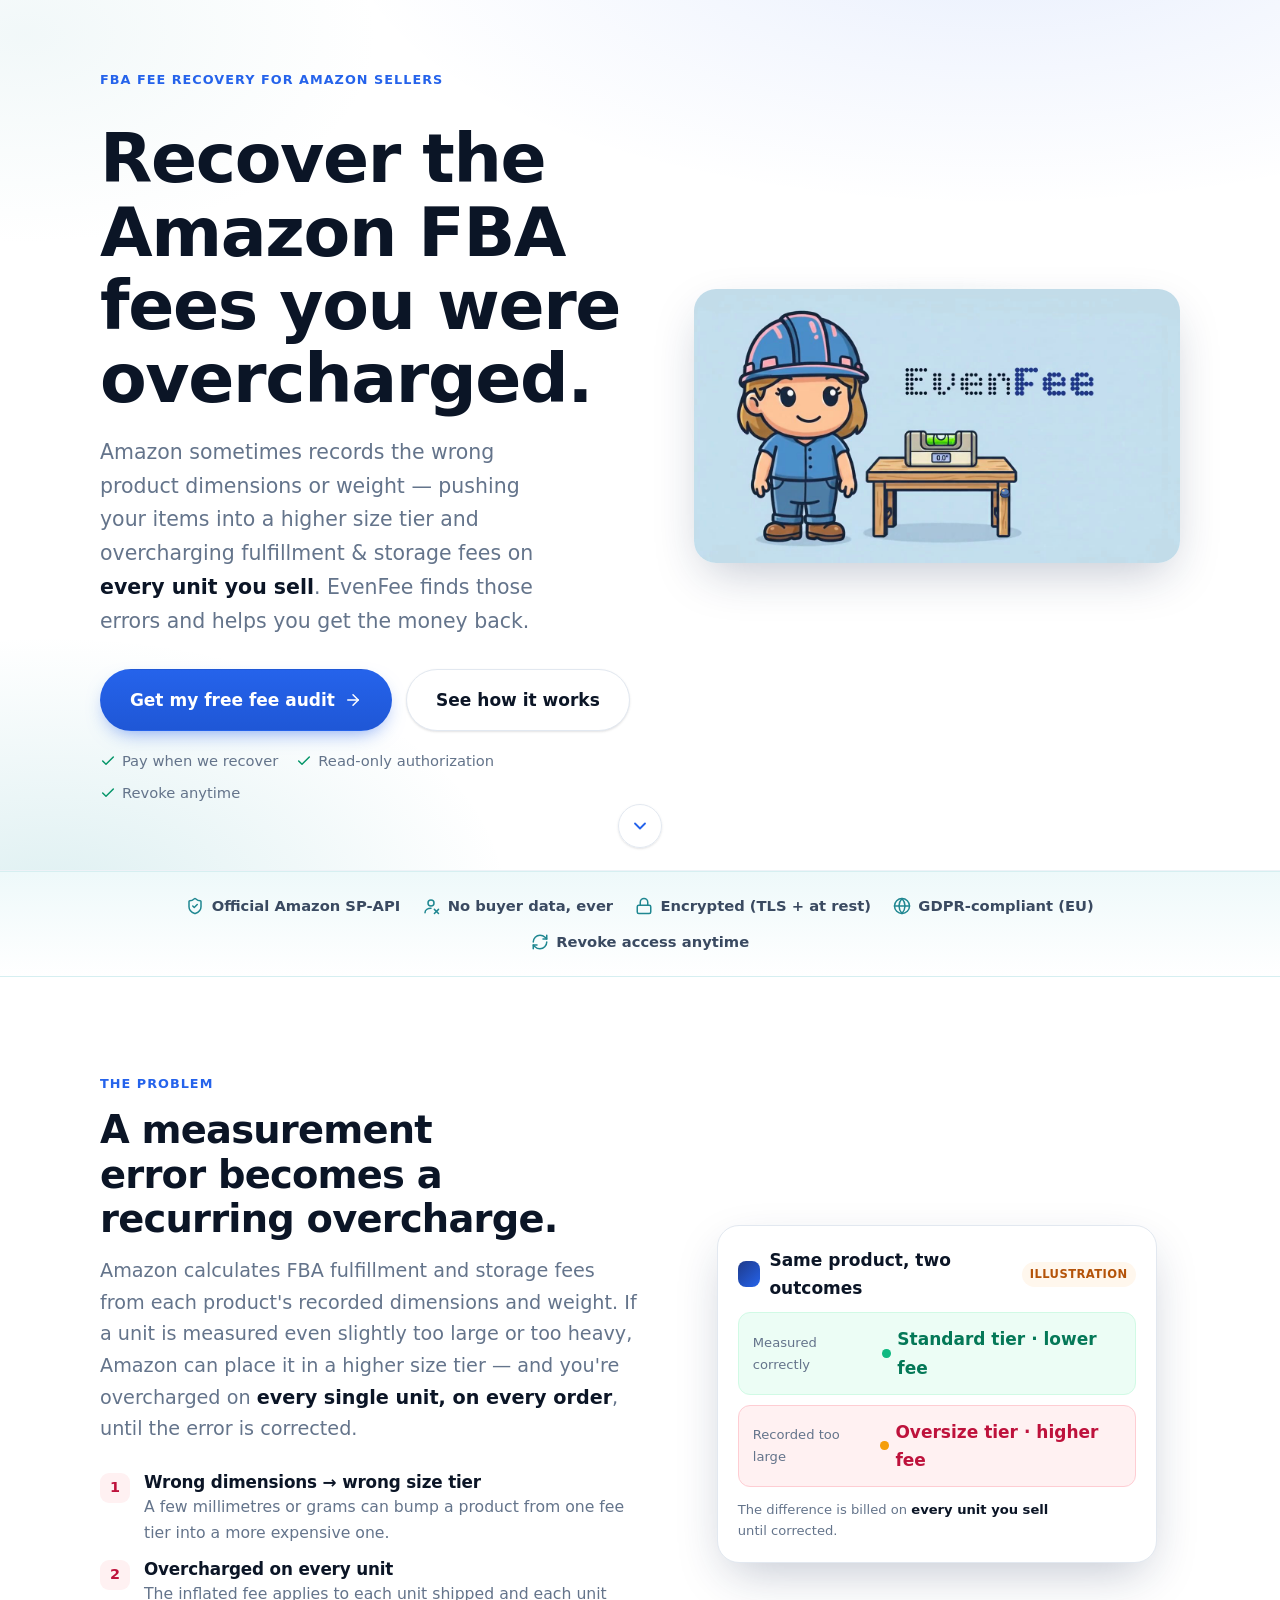
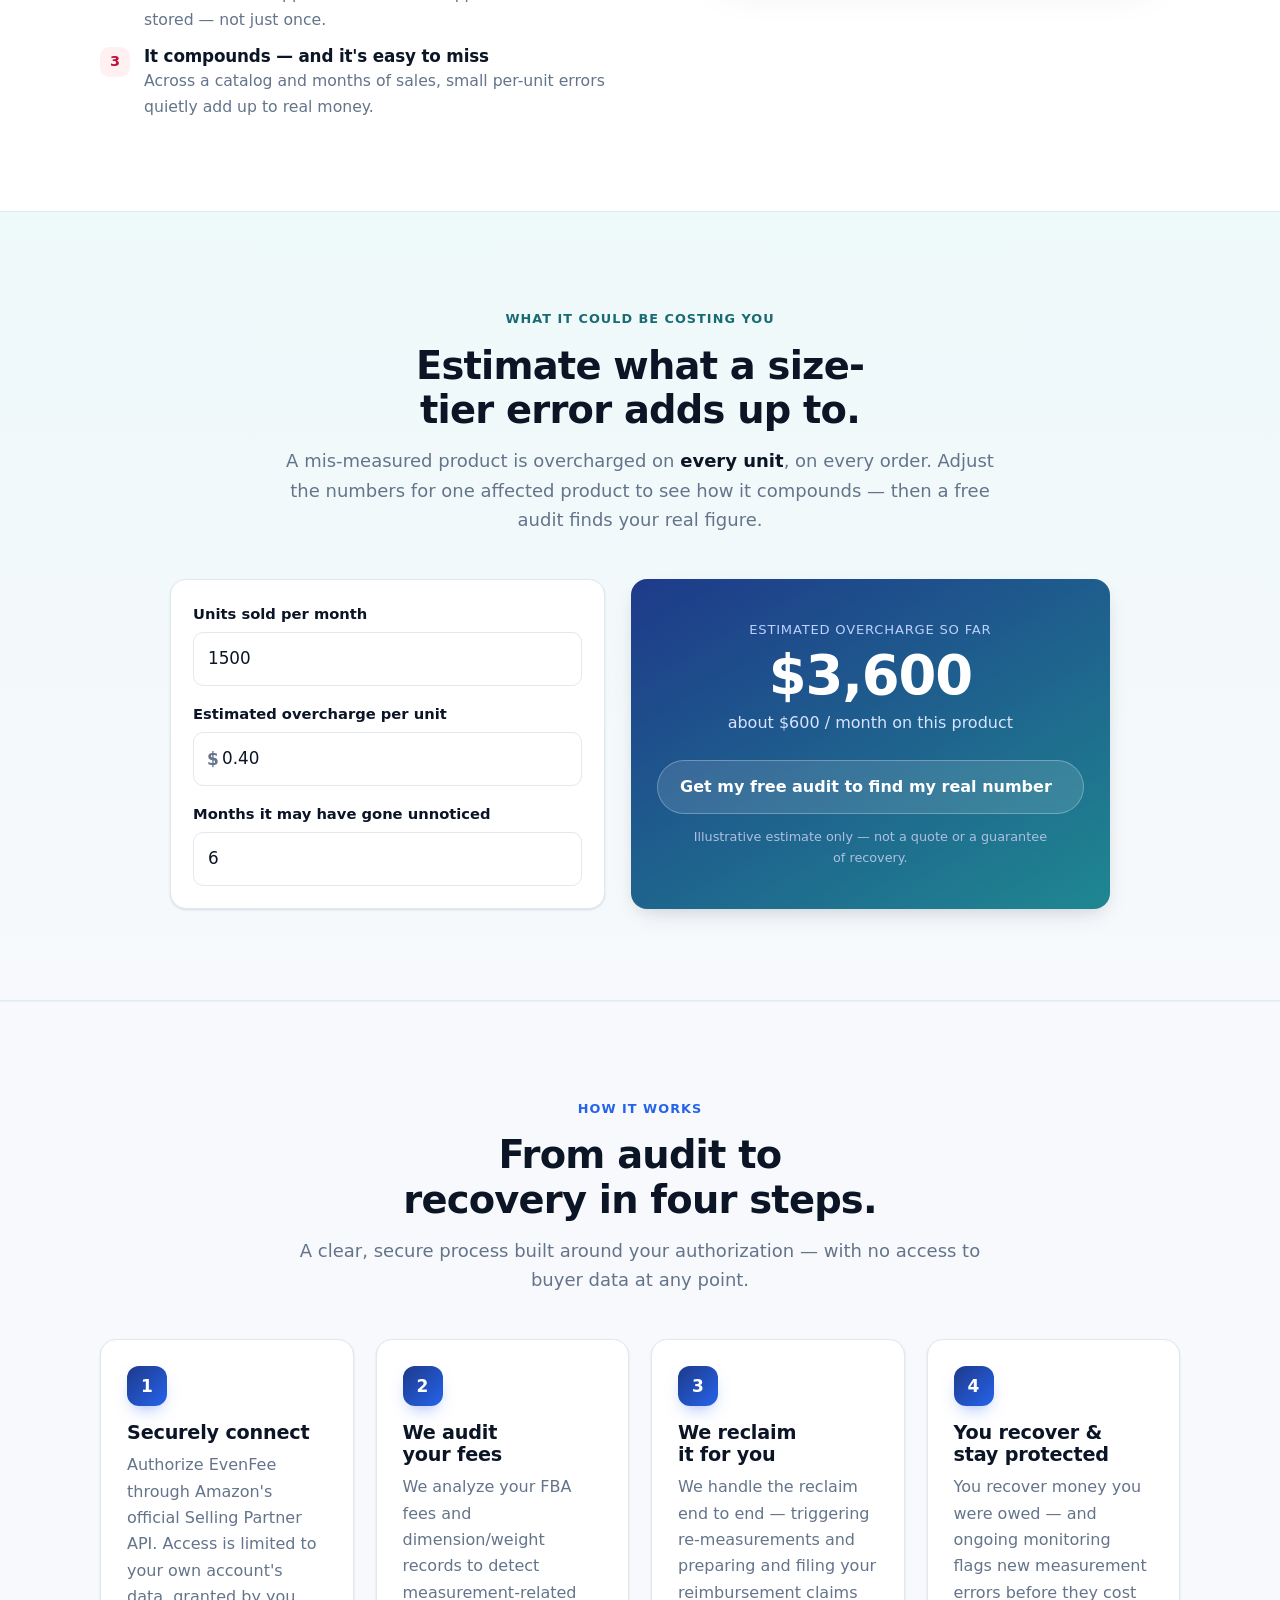
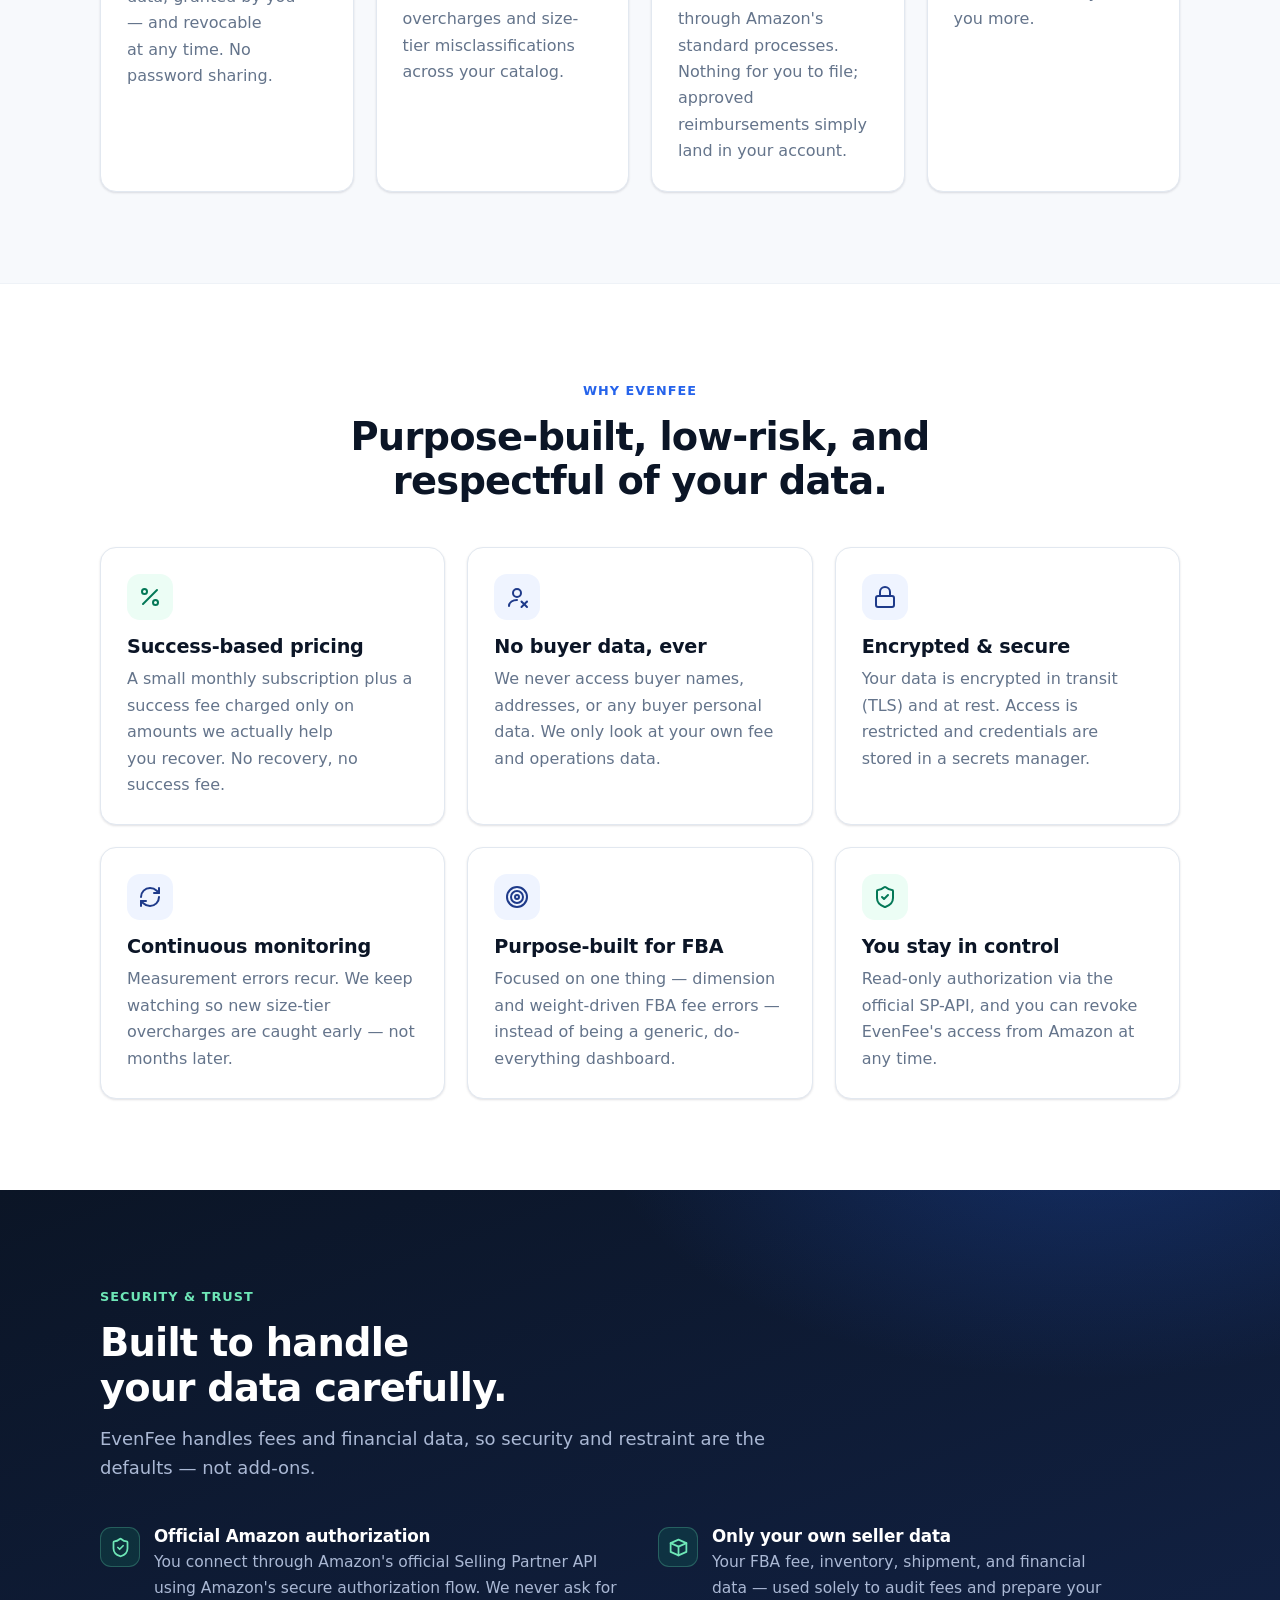
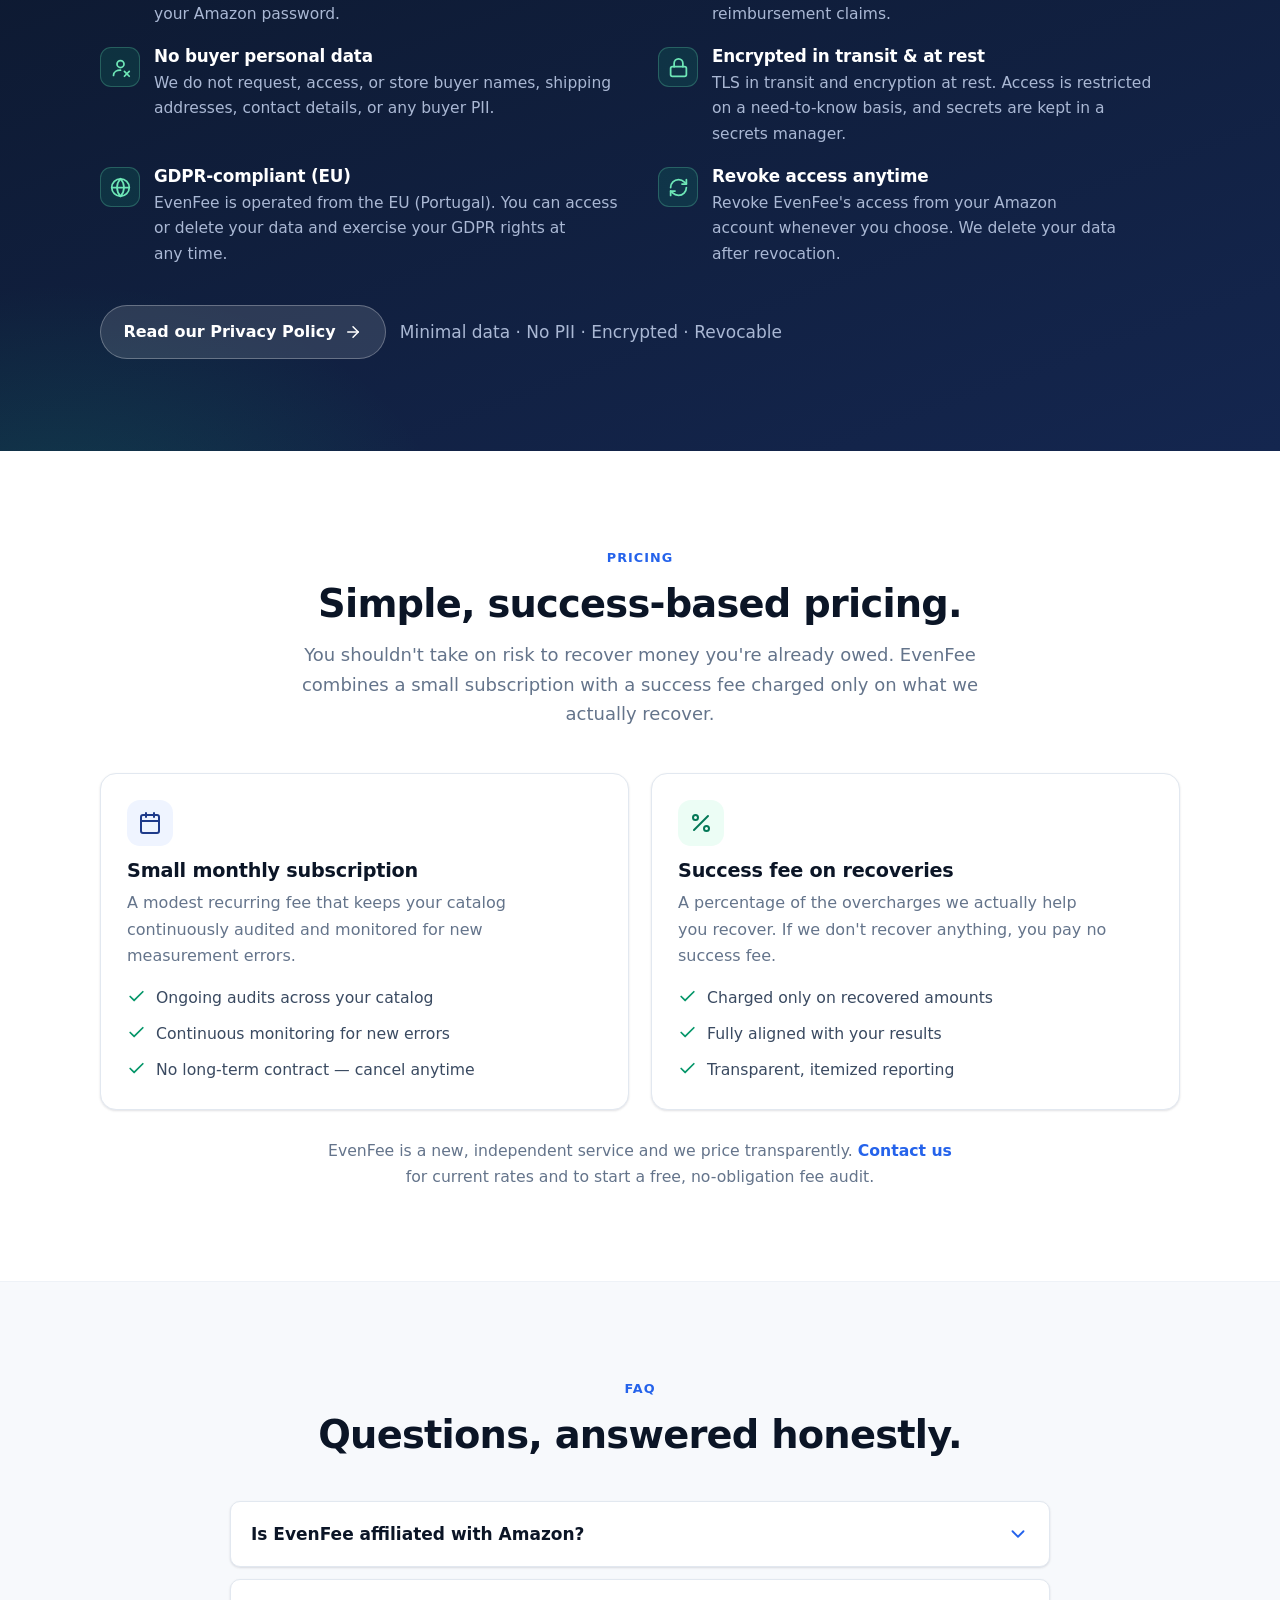
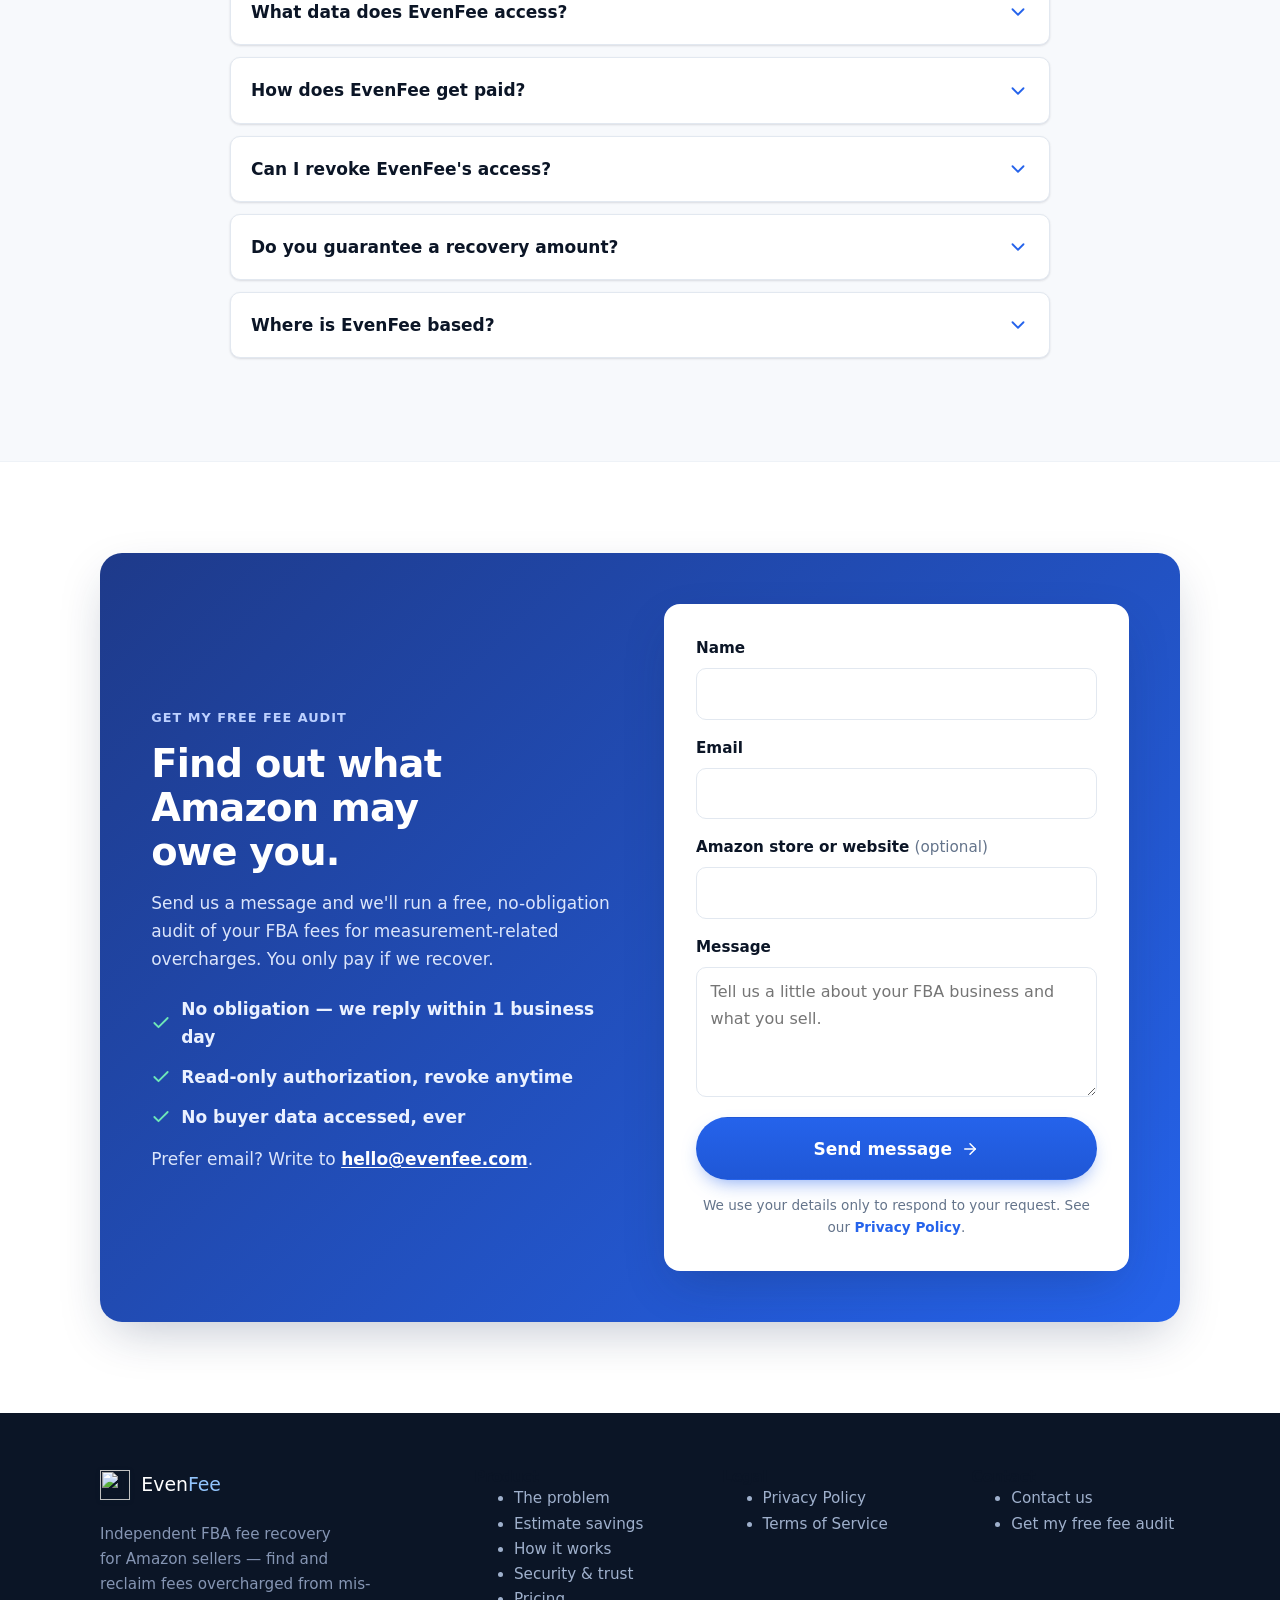
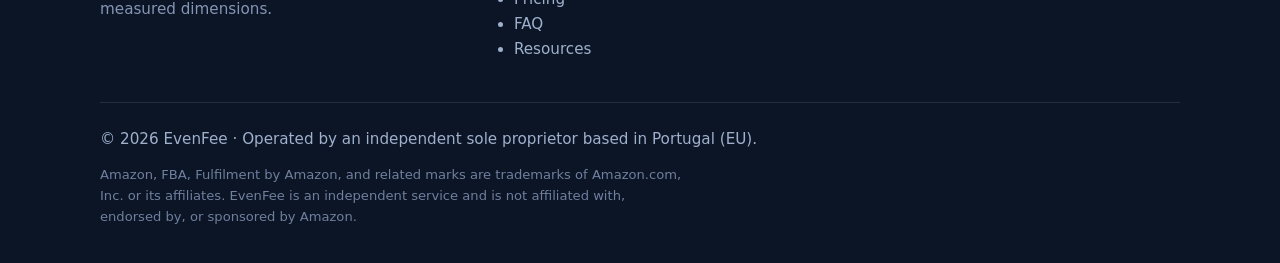
==== index.html @ 252c69fe "Hero: reveal an early-access recovery tool after the intro Fills the previously-blank hero with the " ====
<!DOCTYPE html>
<html lang="en">
<head>
  <meta charset="utf-8">
  <meta name="viewport" content="width=device-width, initial-scale=1">
  <script>document.documentElement.classList.add('hero-reveal');</script>

  <title>EvenFee — Amazon FBA Fee Recovery</title>
  <meta name="description" content="EvenFee helps Amazon FBA sellers recover fulfillment and storage fees they were overcharged due to incorrect product dimension and weight measurements. Success-based pricing, official Amazon SP-API, no buyer data, GDPR-compliant.">
  <link rel="canonical" href="https://evenfee.com/">

  <!-- Open Graph -->
  <meta property="og:type" content="website">
  <meta property="og:site_name" content="EvenFee">
  <meta property="og:title" content="EvenFee — Recover overcharged Amazon FBA fees">
  <meta property="og:description" content="We find FBA fulfillment & storage fees overcharged from mis-measured dimensions, and help you get the money back. No buyer data, encrypted, GDPR-compliant.">
  <meta property="og:url" content="https://evenfee.com/">
  <meta property="og:image" content="https://evenfee.com/assets/og-image.png">
  <meta property="og:image:width" content="1200">
  <meta property="og:image:height" content="630">
  <meta property="og:image:alt" content="EvenFee — recover the Amazon FBA fees you were overcharged.">
  <meta property="og:locale" content="en">

  <!-- Twitter -->
  <meta name="twitter:card" content="summary_large_image">
  <meta name="twitter:title" content="EvenFee — Recover overcharged Amazon FBA fees">
  <meta name="twitter:description" content="We find FBA fulfillment & storage fees overcharged from mis-measured dimensions, and help you get the money back.">
  <meta name="twitter:image" content="https://evenfee.com/assets/og-image.png">
  <meta name="twitter:image:alt" content="EvenFee — recover the Amazon FBA fees you were overcharged.">

  <!-- Icons / theme -->
  <link rel="icon" href="assets/favicon-32.png" sizes="32x32" type="image/png">
  <link rel="apple-touch-icon" href="assets/apple-touch-icon.png">
  <link rel="manifest" href="site.webmanifest">
  <meta name="theme-color" content="#0b1526">
  <meta name="robots" content="index, follow">

  <link rel="preload" as="image" href="assets/mascot.jpg" fetchpriority="high">
  <link rel="stylesheet" href="assets/styles.css">

  <script type="application/ld+json">
  {
    "@context": "https://schema.org",
    "@graph": [
      {
        "@type": "Organization",
        "@id": "https://evenfee.com/#org",
        "name": "EvenFee",
        "url": "https://evenfee.com/",
        "logo": "https://evenfee.com/assets/icon-512.png",
        "email": "hello@evenfee.com",
        "description": "EvenFee helps Amazon FBA sellers recover fulfillment and storage fees overcharged because of incorrect product dimension or weight measurements.",
        "foundingLocation": { "@type": "Place", "address": { "@type": "PostalAddress", "addressCountry": "PT" } },
        "areaServed": "Worldwide"
      },
      {
        "@type": "WebSite",
        "@id": "https://evenfee.com/#site",
        "url": "https://evenfee.com/",
        "name": "EvenFee",
        "publisher": { "@id": "https://evenfee.com/#org" },
        "inLanguage": "en"
      },
      {
        "@type": "FAQPage",
        "mainEntity": [
          { "@type": "Question", "name": "Is EvenFee affiliated with Amazon?",
            "acceptedAnswer": { "@type": "Answer", "text": "No. EvenFee is an independent service and is not affiliated with, endorsed by, or sponsored by Amazon. We integrate with Amazon's official Selling Partner API (SP-API) only with your authorization." } },
          { "@type": "Question", "name": "What data does EvenFee access?",
            "acceptedAnswer": { "@type": "Answer", "text": "Only your own seller account's FBA fee, inventory, shipment, and financial data via Amazon's SP-API. We never access buyer names, addresses, or any buyer personal data." } },
          { "@type": "Question", "name": "How does EvenFee get paid?",
            "acceptedAnswer": { "@type": "Answer", "text": "A small monthly subscription plus a success fee charged only on amounts we actually help you recover. If there is no recovery, there is no success fee." } },
          { "@type": "Question", "name": "Can I revoke EvenFee's access?",
            "acceptedAnswer": { "@type": "Answer", "text": "Yes. You can revoke EvenFee's access from your Amazon Seller Central account at any time. We delete your data after revocation." } },
          { "@type": "Question", "name": "Do you guarantee a recovery amount?",
            "acceptedAnswer": { "@type": "Answer", "text": "No. Outcomes depend on your account and Amazon's review of each claim. We only charge a success fee on amounts that are actually recovered." } },
          { "@type": "Question", "name": "Where is EvenFee based?",
            "acceptedAnswer": { "@type": "Answer", "text": "EvenFee is operated by an independent sole proprietor based in Portugal (EU), and follows GDPR for any personal data it processes." } }
        ]
      },
      {
        "@type": "Service",
        "@id": "https://evenfee.com/#service",
        "name": "FBA fee recovery",
        "serviceType": "Amazon FBA fee audit and reimbursement recovery",
        "provider": { "@id": "https://evenfee.com/#org" },
        "areaServed": "Worldwide",
        "description": "Audits Amazon FBA fulfillment and storage fees for overcharges caused by incorrect product dimension or weight measurements, and helps sellers prepare reimbursement claims. Success-based pricing.",
        "offers": { "@type": "Offer", "priceSpecification": { "@type": "PriceSpecification", "priceCurrency": "EUR", "description": "Small monthly subscription plus a success fee charged only on amounts actually recovered." } }
      }
    ]
  }
  </script>
</head>
<body>
  <a class="skip-link" href="#main">Skip to content</a>

  <!-- ===================== Header ===================== -->
  <header class="site-header" data-header>
    <div class="container">
      <nav class="nav" aria-label="Primary">
        <a class="brand" href="index.html" aria-label="EvenFee home">
          <img class="brand__mark" src="assets/logo-mark.png" width="30" height="30" alt="" aria-hidden="true">
          <span class="brand__name">Even<b>Fee</b></span>
        </a>

        <ul class="nav__links">
          <li><a href="#problem">The problem</a></li>
          <li><a href="#how-it-works">How it works</a></li>
          <li><a href="#security">Security</a></li>
          <li><a href="#pricing">Pricing</a></li>
          <li><a href="#faq">FAQ</a></li>
          <li><a href="resources.html">Resources</a></li>
          <li><a href="#contact">Contact</a></li>
        </ul>

        <div class="nav__cta">
          <a class="btn btn--primary" href="#contact">Get my free fee audit</a>
        </div>

        <button class="nav__toggle" data-nav-toggle aria-expanded="false" aria-controls="mobile-menu" aria-label="Toggle navigation menu">
          <svg class="icon-open" viewBox="0 0 24 24" fill="none" stroke="currentColor" stroke-width="2" stroke-linecap="round" aria-hidden="true"><path d="M4 6h16M4 12h16M4 18h16"/></svg>
          <svg class="icon-close" viewBox="0 0 24 24" fill="none" stroke="currentColor" stroke-width="2" stroke-linecap="round" aria-hidden="true"><path d="M6 6l12 12M18 6 6 18"/></svg>
        </button>
      </nav>

      <div class="nav__panel" id="mobile-menu" data-nav-panel>
        <ul>
          <li><a href="#problem">The problem</a></li>
          <li><a href="#estimate">Estimate savings</a></li>
          <li><a href="#how-it-works">How it works</a></li>
          <li><a href="#benefits">Benefits</a></li>
          <li><a href="#security">Security &amp; trust</a></li>
          <li><a href="#pricing">Pricing</a></li>
          <li><a href="#faq">FAQ</a></li>
          <li><a href="resources.html">Resources</a></li>
          <li><a href="#contact">Contact</a></li>
          <li><a href="privacy.html">Privacy Policy</a></li>
        </ul>
        <a class="btn btn--primary btn--block" href="#contact">Get my free fee audit</a>
      </div>
    </div>
  </header>

  <main id="main">
    <!-- ===================== Hero ===================== -->
    <section class="hero">
      <div class="container">
        <div class="hero__grid">
          <div class="hero__copy">
            <span class="eyebrow">FBA fee recovery for Amazon sellers</span>
            <h1><span class="char">R</span><span class="char">e</span><span class="char">c</span><span class="char">o</span><span class="char">v</span><span class="char">e</span><span class="char">r</span><span class="char"> </span><span class="char">t</span><span class="char">h</span><span class="char">e</span><span class="char"> </span><span class="char">A</span><span class="char">m</span><span class="char">a</span><span class="char">z</span><span class="char">o</span><span class="char">n</span><span class="char"> </span><span class="char">F</span><span class="char">B</span><span class="char">A</span><span class="char"> </span><span class="char">f</span><span class="char">e</span><span class="char">e</span><span class="char">s</span><span class="char"> </span><span class="char">y</span><span class="char">o</span><span class="char">u</span><span class="char"> </span><span class="char">w</span><span class="char">e</span><span class="char">r</span><span class="char">e</span><span class="char"> </span><span class="char">o</span><span class="char">v</span><span class="char">e</span><span class="char">r</span><span class="char">c</span><span class="char">h</span><span class="char">a</span><span class="char">r</span><span class="char">g</span><span class="char">e</span><span class="char">d</span><span class="char">.</span></h1>
            <p class="hero__sub">Amazon sometimes records the wrong product dimensions or weight — pushing your items into a higher size tier and overcharging fulfillment &amp; storage fees on <strong>every unit you sell</strong>. EvenFee finds those errors and helps you get the money back.</p>
            <div class="hero__actions">
              <a class="btn btn--primary btn--lg" href="#contact">
                Get my free fee audit
                <svg viewBox="0 0 24 24" width="18" height="18" fill="none" stroke="currentColor" stroke-width="2" stroke-linecap="round" stroke-linejoin="round" aria-hidden="true"><path d="M5 12h14"/><path d="m12 5 7 7-7 7"/></svg>
              </a>
              <a class="btn btn--ghost btn--lg" href="#how-it-works">See how it works</a>
            </div>
            <div class="hero__micro">
              <span><svg viewBox="0 0 24 24" fill="none" stroke="currentColor" stroke-width="2.2" stroke-linecap="round" stroke-linejoin="round" aria-hidden="true"><path d="M20 6 9 17l-5-5"/></svg> Pay when we recover</span>
              <span><svg viewBox="0 0 24 24" fill="none" stroke="currentColor" stroke-width="2.2" stroke-linecap="round" stroke-linejoin="round" aria-hidden="true"><path d="M20 6 9 17l-5-5"/></svg> Read-only authorization</span>
              <span><svg viewBox="0 0 24 24" fill="none" stroke="currentColor" stroke-width="2.2" stroke-linecap="round" stroke-linejoin="round" aria-hidden="true"><path d="M20 6 9 17l-5-5"/></svg> Revoke anytime</span>
            </div>
          </div>

          <!-- Right column: the brand intro plays once, then lifts away to reveal
               the recovery tool. The faint replay control re-runs the intro. -->
          <div class="hero__art">
            <div class="hero__stage">
              <video class="hero__mascot" width="1280" height="720"
                     autoplay muted playsinline preload="auto"
                     poster="assets/mascot.jpg"
                     aria-label="EvenFee mascot — a friendly inspector with a spirit level, beside the EvenFee logo">
                <source src="assets/mascot-hero.mp4" type="video/mp4">
                <img src="assets/mascot.jpg" width="1280" height="720" decoding="async"
                     alt="EvenFee mascot — a friendly inspector with a spirit level, beside the EvenFee logo">
              </video>
              <button type="button" class="hero__replay" aria-label="Replay animation" title="Replay">
                <svg viewBox="0 0 24 24" fill="none" stroke="currentColor" stroke-width="2" stroke-linecap="round" stroke-linejoin="round" aria-hidden="true"><path d="M3 12a9 9 0 0 1 9-9 9.75 9.75 0 0 1 6.74 2.74L21 8"/><path d="M21 3v5h-5"/><path d="M21 12a9 9 0 0 1-9 9 9.75 9.75 0 0 1-6.74-2.74L3 16"/><path d="M3 21v-5h5"/></svg>
              </button>
            </div>

            <!-- Recovery tool. Backend not wired yet (early access): the two
                 drop-zones are interactive previews and submitting captures an
                 email for launch notice. Replace the submit handler in main.js
                 with the real upload + analyze flow when ready — the layout
                 carries over unchanged. -->
            <form class="hero__tool" id="hero-tool" action="#" method="POST"
                  aria-label="See what Amazon owes you">
              <div class="hero__tool-card">
                <div class="hero__tool-body">
                  <span class="hero__tool-badge">
                    <svg viewBox="0 0 24 24" fill="none" stroke="currentColor" stroke-width="2" stroke-linecap="round" stroke-linejoin="round" aria-hidden="true"><path d="M13 2 3 14h9l-1 8 10-12h-9l1-8z"/></svg>
                    Early access
                  </span>
                  <h2 class="hero__tool-title">See what Amazon owes you</h2>
                  <p class="hero__tool-lead">Upload your two Amazon reports — EvenFee scans for size-tier overcharges and totals the exact amount you can claim back.</p>

                  <div class="hero__drops">
                    <label class="hero__drop">
                      <input type="file" accept=".csv,.txt,.tsv,.xlsx" hidden>
                      <svg class="hero__drop-icon" viewBox="0 0 24 24" fill="none" stroke="currentColor" stroke-width="1.8" stroke-linecap="round" stroke-linejoin="round" aria-hidden="true"><path d="M12 16V4"/><path d="m6 10 6-6 6 6"/><path d="M4 16v2a2 2 0 0 0 2 2h12a2 2 0 0 0 2-2v-2"/></svg>
                      <span class="hero__drop-name">FBA inventory report</span>
                      <span class="hero__drop-hint">Dimensions &amp; size tier</span>
                    </label>
                    <label class="hero__drop">
                      <input type="file" accept=".csv,.txt,.tsv,.xlsx" hidden>
                      <svg class="hero__drop-icon" viewBox="0 0 24 24" fill="none" stroke="currentColor" stroke-width="1.8" stroke-linecap="round" stroke-linejoin="round" aria-hidden="true"><path d="M12 16V4"/><path d="m6 10 6-6 6 6"/><path d="M4 16v2a2 2 0 0 0 2 2h12a2 2 0 0 0 2-2v-2"/></svg>
                      <span class="hero__drop-name">Fee report</span>
                      <span class="hero__drop-hint">Fulfillment &amp; storage</span>
                    </label>
                  </div>

                  <p class="hero__tool-note">The analyzer is in final testing — leave your email and we’ll send your recovery number the moment it goes live.</p>

                  <div class="hero__tool-cta">
                    <input class="hero__tool-email" type="email" name="email" required
                           autocomplete="email" placeholder="you@yourstore.com" aria-label="Your email address">
                    <button class="btn btn--primary" type="submit">
                      Get my number
                      <svg viewBox="0 0 24 24" width="18" height="18" fill="none" stroke="currentColor" stroke-width="2" stroke-linecap="round" stroke-linejoin="round" aria-hidden="true"><path d="M5 12h14"/><path d="m12 5 7 7-7 7"/></svg>
                    </button>
                  </div>

                  <p class="hero__tool-fine">
                    <svg viewBox="0 0 24 24" fill="none" stroke="currentColor" stroke-width="2" stroke-linecap="round" stroke-linejoin="round" aria-hidden="true"><rect x="3" y="11" width="18" height="11" rx="2"/><path d="M7 11V7a5 5 0 0 1 10 0v4"/></svg>
                    Read-only · no buyer data · unsubscribe anytime
                  </p>
                </div>

                <div class="hero__tool-success" hidden>
                  <svg viewBox="0 0 24 24" fill="none" stroke="currentColor" stroke-width="2" stroke-linecap="round" stroke-linejoin="round" aria-hidden="true"><path d="M22 11.08V12a10 10 0 1 1-5.93-9.14"/><path d="m9 11 3 3L22 4"/></svg>
                  <h3>You’re on the list</h3>
                  <p>We’ll email your recovery number the moment the analyzer goes live.</p>
                </div>
              </div>
            </form>
          </div>
        </div>
      </div>
      <a class="hero__scroll" href="#problem" aria-label="Scroll to see how it works">
        <svg viewBox="0 0 24 24" fill="none" stroke="currentColor" stroke-width="2.2" stroke-linecap="round" stroke-linejoin="round" aria-hidden="true"><path d="m6 9 6 6 6-6"/></svg>
      </a>
    </section>

    <!-- ===================== Trust strip ===================== -->
    <div class="trustbar">
      <div class="container">
        <div class="trustbar__inner">
          <span class="trustbar__item"><svg viewBox="0 0 24 24" fill="none" stroke="currentColor" stroke-width="2" stroke-linecap="round" stroke-linejoin="round" aria-hidden="true"><path d="M20 13c0 5-3.5 7.5-7.66 8.95a1 1 0 0 1-.67-.01C7.5 20.5 4 18 4 13V6a1 1 0 0 1 1-1c2 0 4.5-1.2 6.24-2.72a1.17 1.17 0 0 1 1.52 0C14.51 3.81 17 5 19 5a1 1 0 0 1 1 1z"/><path d="m9 12 2 2 4-4"/></svg> Official Amazon SP-API</span>
          <span class="trustbar__item"><svg viewBox="0 0 24 24" fill="none" stroke="currentColor" stroke-width="2" stroke-linecap="round" stroke-linejoin="round" aria-hidden="true"><circle cx="12" cy="8" r="4"/><path d="M4 21c0-4 4-6 8-6"/><line x1="16.5" y1="16.5" x2="22" y2="22"/><line x1="22" y1="16.5" x2="16.5" y2="22"/></svg> No buyer data, ever</span>
          <span class="trustbar__item"><svg viewBox="0 0 24 24" fill="none" stroke="currentColor" stroke-width="2" stroke-linecap="round" stroke-linejoin="round" aria-hidden="true"><rect x="3" y="11" width="18" height="11" rx="2"/><path d="M7 11V7a5 5 0 0 1 10 0v4"/></svg> Encrypted (TLS + at rest)</span>
          <span class="trustbar__item"><svg viewBox="0 0 24 24" fill="none" stroke="currentColor" stroke-width="2" stroke-linecap="round" stroke-linejoin="round" aria-hidden="true"><circle cx="12" cy="12" r="10"/><path d="M2 12h20"/><path d="M12 2a15.3 15.3 0 0 1 4 10 15.3 15.3 0 0 1-4 10 15.3 15.3 0 0 1-4-10 15.3 15.3 0 0 1 4-10z"/></svg> GDPR-compliant (EU)</span>
          <span class="trustbar__item"><svg viewBox="0 0 24 24" fill="none" stroke="currentColor" stroke-width="2" stroke-linecap="round" stroke-linejoin="round" aria-hidden="true"><path d="M3 12a9 9 0 0 1 9-9 9.75 9.75 0 0 1 6.74 2.74L21 8"/><path d="M21 3v5h-5"/><path d="M21 12a9 9 0 0 1-9 9 9.75 9.75 0 0 1-6.74-2.74L3 16"/><path d="M3 21v-5h5"/></svg> Revoke access anytime</span>
        </div>
      </div>
    </div>

    <!-- ===================== Problem ===================== -->
    <section class="section" id="problem">
      <div class="container">
        <div class="split">
          <div>
            <span class="eyebrow">The problem</span>
            <h2>A measurement error becomes a recurring overcharge.</h2>
            <p class="lead" style="margin-top:14px">Amazon calculates FBA fulfillment and storage fees from each product's recorded dimensions and weight. If a unit is measured even slightly too large or too heavy, Amazon can place it in a higher size tier — and you're overcharged on <strong>every single unit, on every order</strong>, until the error is corrected.</p>
            <div class="problem__points">
              <div class="problem__point">
                <span class="num" aria-hidden="true">1</span>
                <div><h3>Wrong dimensions → wrong size tier</h3><p>A few millimetres or grams can bump a product from one fee tier into a more expensive one.</p></div>
              </div>
              <div class="problem__point">
                <span class="num" aria-hidden="true">2</span>
                <div><h3>Overcharged on every unit</h3><p>The inflated fee applies to each unit shipped and each unit stored — not just once.</p></div>
              </div>
              <div class="problem__point">
                <span class="num" aria-hidden="true">3</span>
                <div><h3>It compounds — and it's easy to miss</h3><p>Across a catalog and months of sales, small per-unit errors quietly add up to real money.</p></div>
              </div>
            </div>
          </div>

          <div class="problem__media">
            <div class="mock" role="img" aria-label="Illustration: the same product billed correctly in a standard tier versus overcharged in an oversize tier.">
              <div class="mock__top">
                <span class="mock__title"><span class="dot" aria-hidden="true"></span> Same product, two outcomes</span>
                <span class="badge badge--warn">Illustration</span>
              </div>
              <div class="mock__row" style="background:var(--accent-050); border-color:var(--accent-100)">
                <span class="label">Measured correctly</span>
                <span class="val" style="color:var(--accent-700)"><span class="pin pin--ok" aria-hidden="true"></span> Standard tier · lower fee</span>
              </div>
              <div class="mock__row" style="background:#fff1f2; border-color:#fecdd3">
                <span class="label">Recorded too large</span>
                <span class="val" style="color:#be123c"><span class="pin pin--warn" aria-hidden="true"></span> Oversize tier · higher fee</span>
              </div>
              <p class="mock__dims">The difference is billed on <strong>every unit you sell</strong> until corrected.</p>
            </div>
          </div>
        </div>
      </div>
    </section>

    <!-- ===================== Estimate ===================== -->
    <section class="section section--teal" id="estimate">
      <div class="container">
        <div class="section__head center">
          <span class="eyebrow">What it could be costing you</span>
          <h2>Estimate what a size-tier error adds up to.</h2>
          <p>A mis-measured product is overcharged on <strong>every unit</strong>, on every order. Adjust the numbers for one affected product to see how it compounds — then a free audit finds your real figure.</p>
        </div>
        <div class="estimator">
          <form class="estimator__controls" id="estimator" novalidate aria-label="FBA overcharge estimator">
            <div class="field">
              <label for="est-units">Units sold per month</label>
              <input id="est-units" type="number" inputmode="numeric" min="0" step="1" value="1500">
            </div>
            <div class="field">
              <label for="est-over">Estimated overcharge per unit</label>
              <div class="field__money"><span aria-hidden="true">$</span><input id="est-over" type="number" inputmode="decimal" min="0" step="0.01" value="0.40"></div>
            </div>
            <div class="field">
              <label for="est-months">Months it may have gone unnoticed</label>
              <input id="est-months" type="number" inputmode="numeric" min="0" step="1" value="6">
            </div>
          </form>
          <div class="estimator__result">
            <span class="estimator__label">Estimated overcharge so far</span>
            <span class="estimator__value" id="est-total" aria-live="polite">$3,600</span>
            <span class="estimator__sub" id="est-monthly">about $600 / month on this product</span>
            <a class="btn btn--light btn--block" href="#contact">Get my free audit to find my real number
              <svg viewBox="0 0 24 24" width="18" height="18" fill="none" stroke="currentColor" stroke-width="2" stroke-linecap="round" stroke-linejoin="round" aria-hidden="true"><path d="M5 12h14"/><path d="m12 5 7 7-7 7"/></svg>
            </a>
            <p class="estimator__disclaimer">Illustrative estimate only — not a quote or a guarantee of recovery.</p>
          </div>
        </div>
      </div>
    </section>

    <!-- ===================== How it works ===================== -->
    <section class="section section--soft" id="how-it-works">
      <div class="container">
        <div class="section__head center">
          <span class="eyebrow">How it works</span>
          <h2>From audit to recovery in four steps.</h2>
          <p>A clear, secure process built around your authorization — with no access to buyer data at any point.</p>
        </div>
        <div class="grid grid--4">
          <article class="card step">
            <span class="step__num">1</span>
            <h3>Securely connect</h3>
            <p>Authorize EvenFee through Amazon's official Selling Partner API. Access is limited to your own account's data, granted by you — and revocable at any time. No password sharing.</p>
          </article>
          <article class="card step">
            <span class="step__num">2</span>
            <h3>We audit your fees</h3>
            <p>We analyze your FBA fees and dimension/weight records to detect measurement-related overcharges and size-tier misclassifications across your catalog.</p>
          </article>
          <article class="card step">
            <span class="step__num">3</span>
            <h3>We reclaim it for you</h3>
            <p>We handle the reclaim end to end — triggering re-measurements and preparing and filing your reimbursement claims through Amazon's standard processes. Nothing for you to file; approved reimbursements simply land in your account.</p>
          </article>
          <article class="card step">
            <span class="step__num">4</span>
            <h3>You recover &amp; stay protected</h3>
            <p>You recover money you were owed — and ongoing monitoring flags new measurement errors before they cost you more.</p>
          </article>
        </div>
      </div>
    </section>

    <!-- ===================== Benefits ===================== -->
    <section class="section" id="benefits">
      <div class="container">
        <div class="section__head center">
          <span class="eyebrow">Why EvenFee</span>
          <h2>Purpose-built, low-risk, and respectful of your data.</h2>
        </div>
        <div class="grid grid--3">
          <article class="card">
            <span class="icon-box icon-box--accent"><svg viewBox="0 0 24 24" fill="none" stroke="currentColor" stroke-width="2" stroke-linecap="round" stroke-linejoin="round" aria-hidden="true"><line x1="19" y1="5" x2="5" y2="19"/><circle cx="6.5" cy="6.5" r="2.5"/><circle cx="17.5" cy="17.5" r="2.5"/></svg></span>
            <h3>Success-based pricing</h3>
            <p>A small monthly subscription plus a success fee charged only on amounts we actually help you recover. No recovery, no success fee.</p>
          </article>
          <article class="card">
            <span class="icon-box"><svg viewBox="0 0 24 24" fill="none" stroke="currentColor" stroke-width="2" stroke-linecap="round" stroke-linejoin="round" aria-hidden="true"><circle cx="12" cy="8" r="4"/><path d="M4 21c0-4 4-6 8-6"/><line x1="16.5" y1="16.5" x2="22" y2="22"/><line x1="22" y1="16.5" x2="16.5" y2="22"/></svg></span>
            <h3>No buyer data, ever</h3>
            <p>We never access buyer names, addresses, or any buyer personal data. We only look at your own fee and operations data.</p>
          </article>
          <article class="card">
            <span class="icon-box"><svg viewBox="0 0 24 24" fill="none" stroke="currentColor" stroke-width="2" stroke-linecap="round" stroke-linejoin="round" aria-hidden="true"><rect x="3" y="11" width="18" height="11" rx="2"/><path d="M7 11V7a5 5 0 0 1 10 0v4"/></svg></span>
            <h3>Encrypted &amp; secure</h3>
            <p>Your data is encrypted in transit (TLS) and at rest. Access is restricted and credentials are stored in a secrets manager.</p>
          </article>
          <article class="card">
            <span class="icon-box"><svg viewBox="0 0 24 24" fill="none" stroke="currentColor" stroke-width="2" stroke-linecap="round" stroke-linejoin="round" aria-hidden="true"><path d="M3 12a9 9 0 0 1 9-9 9.75 9.75 0 0 1 6.74 2.74L21 8"/><path d="M21 3v5h-5"/><path d="M21 12a9 9 0 0 1-9 9 9.75 9.75 0 0 1-6.74-2.74L3 16"/><path d="M3 21v-5h5"/></svg></span>
            <h3>Continuous monitoring</h3>
            <p>Measurement errors recur. We keep watching so new size-tier overcharges are caught early — not months later.</p>
          </article>
          <article class="card">
            <span class="icon-box"><svg viewBox="0 0 24 24" fill="none" stroke="currentColor" stroke-width="2" stroke-linecap="round" stroke-linejoin="round" aria-hidden="true"><circle cx="12" cy="12" r="10"/><circle cx="12" cy="12" r="6"/><circle cx="12" cy="12" r="2"/></svg></span>
            <h3>Purpose-built for FBA</h3>
            <p>Focused on one thing — dimension and weight-driven FBA fee errors — instead of being a generic, do-everything dashboard.</p>
          </article>
          <article class="card">
            <span class="icon-box icon-box--accent"><svg viewBox="0 0 24 24" fill="none" stroke="currentColor" stroke-width="2" stroke-linecap="round" stroke-linejoin="round" aria-hidden="true"><path d="M20 13c0 5-3.5 7.5-7.66 8.95a1 1 0 0 1-.67-.01C7.5 20.5 4 18 4 13V6a1 1 0 0 1 1-1c2 0 4.5-1.2 6.24-2.72a1.17 1.17 0 0 1 1.52 0C14.51 3.81 17 5 19 5a1 1 0 0 1 1 1z"/><path d="m9 12 2 2 4-4"/></svg></span>
            <h3>You stay in control</h3>
            <p>Read-only authorization via the official SP-API, and you can revoke EvenFee's access from Amazon at any time.</p>
          </article>
        </div>
      </div>
    </section>

    <!-- ===================== Security & trust ===================== -->
    <section class="section security" id="security">
      <div class="container">
        <div class="section__head">
          <span class="eyebrow" style="color:#6ee7b7">Security &amp; trust</span>
          <h2>Built to handle your data carefully.</h2>
          <p>EvenFee handles fees and financial data, so security and restraint are the defaults — not add-ons.</p>
        </div>
        <div class="security__list">
          <div class="sec-item">
            <span class="sec-item__ic"><svg viewBox="0 0 24 24" fill="none" stroke="currentColor" stroke-width="2" stroke-linecap="round" stroke-linejoin="round" aria-hidden="true"><path d="M20 13c0 5-3.5 7.5-7.66 8.95a1 1 0 0 1-.67-.01C7.5 20.5 4 18 4 13V6a1 1 0 0 1 1-1c2 0 4.5-1.2 6.24-2.72a1.17 1.17 0 0 1 1.52 0C14.51 3.81 17 5 19 5a1 1 0 0 1 1 1z"/><path d="m9 12 2 2 4-4"/></svg></span>
            <div><h3>Official Amazon authorization</h3><p>You connect through Amazon's official Selling Partner API using Amazon's secure authorization flow. We never ask for your Amazon password.</p></div>
          </div>
          <div class="sec-item">
            <span class="sec-item__ic"><svg viewBox="0 0 24 24" fill="none" stroke="currentColor" stroke-width="2" stroke-linecap="round" stroke-linejoin="round" aria-hidden="true"><path d="M3 7l9-4 9 4v10l-9 4-9-4V7z"/><path d="M3 7l9 4 9-4"/><path d="M12 11v10"/></svg></span>
            <div><h3>Only your own seller data</h3><p>Your FBA fee, inventory, shipment, and financial data — used solely to audit fees and prepare your reimbursement claims.</p></div>
          </div>
          <div class="sec-item">
            <span class="sec-item__ic"><svg viewBox="0 0 24 24" fill="none" stroke="currentColor" stroke-width="2" stroke-linecap="round" stroke-linejoin="round" aria-hidden="true"><circle cx="12" cy="8" r="4"/><path d="M4 21c0-4 4-6 8-6"/><line x1="16.5" y1="16.5" x2="22" y2="22"/><line x1="22" y1="16.5" x2="16.5" y2="22"/></svg></span>
            <div><h3>No buyer personal data</h3><p>We do not request, access, or store buyer names, shipping addresses, contact details, or any buyer PII.</p></div>
          </div>
          <div class="sec-item">
            <span class="sec-item__ic"><svg viewBox="0 0 24 24" fill="none" stroke="currentColor" stroke-width="2" stroke-linecap="round" stroke-linejoin="round" aria-hidden="true"><rect x="3" y="11" width="18" height="11" rx="2"/><path d="M7 11V7a5 5 0 0 1 10 0v4"/></svg></span>
            <div><h3>Encrypted in transit &amp; at rest</h3><p>TLS in transit and encryption at rest. Access is restricted on a need-to-know basis, and secrets are kept in a secrets manager.</p></div>
          </div>
          <div class="sec-item">
            <span class="sec-item__ic"><svg viewBox="0 0 24 24" fill="none" stroke="currentColor" stroke-width="2" stroke-linecap="round" stroke-linejoin="round" aria-hidden="true"><circle cx="12" cy="12" r="10"/><path d="M2 12h20"/><path d="M12 2a15.3 15.3 0 0 1 4 10 15.3 15.3 0 0 1-4 10 15.3 15.3 0 0 1-4-10 15.3 15.3 0 0 1 4-10z"/></svg></span>
            <div><h3>GDPR-compliant (EU)</h3><p>EvenFee is operated from the EU (Portugal). You can access or delete your data and exercise your GDPR rights at any time.</p></div>
          </div>
          <div class="sec-item">
            <span class="sec-item__ic"><svg viewBox="0 0 24 24" fill="none" stroke="currentColor" stroke-width="2" stroke-linecap="round" stroke-linejoin="round" aria-hidden="true"><path d="M3 12a9 9 0 0 1 9-9 9.75 9.75 0 0 1 6.74 2.74L21 8"/><path d="M21 3v5h-5"/><path d="M21 12a9 9 0 0 1-9 9 9.75 9.75 0 0 1-6.74-2.74L3 16"/><path d="M3 21v-5h5"/></svg></span>
            <div><h3>Revoke access anytime</h3><p>Revoke EvenFee's access from your Amazon account whenever you choose. We delete your data after revocation.</p></div>
          </div>
        </div>
        <div class="security__cta">
          <a class="btn btn--light" href="privacy.html">Read our Privacy Policy
            <svg viewBox="0 0 24 24" width="18" height="18" fill="none" stroke="currentColor" stroke-width="2" stroke-linecap="round" stroke-linejoin="round" aria-hidden="true"><path d="M5 12h14"/><path d="m12 5 7 7-7 7"/></svg>
          </a>
          <span class="muted" style="color:#aab8d4">Minimal data · No PII · Encrypted · Revocable</span>
        </div>
      </div>
    </section>

    <!-- ===================== Pricing ===================== -->
    <section class="section" id="pricing">
      <div class="container">
        <div class="section__head center">
          <span class="eyebrow">Pricing</span>
          <h2>Simple, success-based pricing.</h2>
          <p>You shouldn't take on risk to recover money you're already owed. EvenFee combines a small subscription with a success fee charged only on what we actually recover.</p>
        </div>
        <div class="price-grid">
          <article class="card price-card">
            <span class="icon-box"><svg viewBox="0 0 24 24" fill="none" stroke="currentColor" stroke-width="2" stroke-linecap="round" stroke-linejoin="round" aria-hidden="true"><rect x="3" y="4" width="18" height="18" rx="2"/><path d="M16 2v4"/><path d="M8 2v4"/><path d="M3 10h18"/></svg></span>
            <h3>Small monthly subscription</h3>
            <p class="muted">A modest recurring fee that keeps your catalog continuously audited and monitored for new measurement errors.</p>
            <ul>
              <li><svg viewBox="0 0 24 24" fill="none" stroke="currentColor" stroke-width="2.2" stroke-linecap="round" stroke-linejoin="round" aria-hidden="true"><path d="M20 6 9 17l-5-5"/></svg> Ongoing audits across your catalog</li>
              <li><svg viewBox="0 0 24 24" fill="none" stroke="currentColor" stroke-width="2.2" stroke-linecap="round" stroke-linejoin="round" aria-hidden="true"><path d="M20 6 9 17l-5-5"/></svg> Continuous monitoring for new errors</li>
              <li><svg viewBox="0 0 24 24" fill="none" stroke="currentColor" stroke-width="2.2" stroke-linecap="round" stroke-linejoin="round" aria-hidden="true"><path d="M20 6 9 17l-5-5"/></svg> No long-term contract — cancel anytime</li>
            </ul>
          </article>
          <article class="card price-card">
            <span class="icon-box icon-box--accent"><svg viewBox="0 0 24 24" fill="none" stroke="currentColor" stroke-width="2" stroke-linecap="round" stroke-linejoin="round" aria-hidden="true"><line x1="19" y1="5" x2="5" y2="19"/><circle cx="6.5" cy="6.5" r="2.5"/><circle cx="17.5" cy="17.5" r="2.5"/></svg></span>
            <h3>Success fee on recoveries</h3>
            <p class="muted">A percentage of the overcharges we actually help you recover. If we don't recover anything, you pay no success fee.</p>
            <ul>
              <li><svg viewBox="0 0 24 24" fill="none" stroke="currentColor" stroke-width="2.2" stroke-linecap="round" stroke-linejoin="round" aria-hidden="true"><path d="M20 6 9 17l-5-5"/></svg> Charged only on recovered amounts</li>
              <li><svg viewBox="0 0 24 24" fill="none" stroke="currentColor" stroke-width="2.2" stroke-linecap="round" stroke-linejoin="round" aria-hidden="true"><path d="M20 6 9 17l-5-5"/></svg> Fully aligned with your results</li>
              <li><svg viewBox="0 0 24 24" fill="none" stroke="currentColor" stroke-width="2.2" stroke-linecap="round" stroke-linejoin="round" aria-hidden="true"><path d="M20 6 9 17l-5-5"/></svg> Transparent, itemized reporting</li>
            </ul>
          </article>
        </div>
        <p class="price-note">EvenFee is a new, independent service and we price transparently. <a href="#contact" style="color:var(--brand-600);font-weight:600">Contact us</a> for current rates and to start a free, no-obligation fee audit.</p>
      </div>
    </section>

    <!-- ===================== FAQ ===================== -->
    <section class="section section--soft" id="faq">
      <div class="container">
        <div class="section__head center">
          <span class="eyebrow">FAQ</span>
          <h2>Questions, answered honestly.</h2>
        </div>
        <div class="faq">
          <details>
            <summary>Is EvenFee affiliated with Amazon?<svg class="chevron" viewBox="0 0 24 24" fill="none" stroke="currentColor" stroke-width="2" stroke-linecap="round" stroke-linejoin="round" aria-hidden="true"><path d="m6 9 6 6 6-6"/></svg></summary>
            <p>No. EvenFee is an independent service and is not affiliated with, endorsed by, or sponsored by Amazon. We integrate with Amazon's official Selling Partner API (SP-API) only with your authorization.</p>
          </details>
          <details>
            <summary>What data does EvenFee access?<svg class="chevron" viewBox="0 0 24 24" fill="none" stroke="currentColor" stroke-width="2" stroke-linecap="round" stroke-linejoin="round" aria-hidden="true"><path d="m6 9 6 6 6-6"/></svg></summary>
            <p>Only your own seller account's FBA fee, inventory, shipment, and financial data, accessed via Amazon's SP-API. We never access buyer names, addresses, or any buyer personal data. See our <a href="privacy.html">Privacy Policy</a> for full details.</p>
          </details>
          <details>
            <summary>How does EvenFee get paid?<svg class="chevron" viewBox="0 0 24 24" fill="none" stroke="currentColor" stroke-width="2" stroke-linecap="round" stroke-linejoin="round" aria-hidden="true"><path d="m6 9 6 6 6-6"/></svg></summary>
            <p>A small monthly subscription plus a success fee charged only on amounts we actually help you recover. If there's no recovery, there's no success fee.</p>
          </details>
          <details>
            <summary>Can I revoke EvenFee's access?<svg class="chevron" viewBox="0 0 24 24" fill="none" stroke="currentColor" stroke-width="2" stroke-linecap="round" stroke-linejoin="round" aria-hidden="true"><path d="m6 9 6 6 6-6"/></svg></summary>
            <p>Yes — at any time, directly from your Amazon Seller Central account. When you revoke access, we stop processing your data and delete it, except where limited records must be kept to meet legal obligations.</p>
          </details>
          <details>
            <summary>Do you guarantee a recovery amount?<svg class="chevron" viewBox="0 0 24 24" fill="none" stroke="currentColor" stroke-width="2" stroke-linecap="round" stroke-linejoin="round" aria-hidden="true"><path d="m6 9 6 6 6-6"/></svg></summary>
            <p>No. Outcomes depend on your specific account and Amazon's review of each claim. Because our success fee only applies to amounts that are actually recovered, our incentives stay aligned with yours.</p>
          </details>
          <details>
            <summary>Where is EvenFee based?<svg class="chevron" viewBox="0 0 24 24" fill="none" stroke="currentColor" stroke-width="2" stroke-linecap="round" stroke-linejoin="round" aria-hidden="true"><path d="m6 9 6 6 6-6"/></svg></summary>
            <p>EvenFee is operated by an independent sole proprietor based in Portugal (EU), and follows GDPR for any personal data it processes.</p>
          </details>
        </div>
      </div>
    </section>

    <!-- ===================== Contact ===================== -->
    <section class="section" id="contact">
      <div class="container">
        <div class="contact">
          <div class="contact__intro">
            <span class="eyebrow" style="color:#bcd0ff">Get my free fee audit</span>
            <h2>Find out what Amazon may owe you.</h2>
            <p>Send us a message and we'll run a free, no-obligation audit of your FBA fees for measurement-related overcharges. You only pay if we recover.</p>
            <ul class="contact__list">
              <li><svg viewBox="0 0 24 24" fill="none" stroke="currentColor" stroke-width="2.2" stroke-linecap="round" stroke-linejoin="round" aria-hidden="true"><path d="M20 6 9 17l-5-5"/></svg> No obligation — we reply within 1 business day</li>
              <li><svg viewBox="0 0 24 24" fill="none" stroke="currentColor" stroke-width="2.2" stroke-linecap="round" stroke-linejoin="round" aria-hidden="true"><path d="M20 6 9 17l-5-5"/></svg> Read-only authorization, revoke anytime</li>
              <li><svg viewBox="0 0 24 24" fill="none" stroke="currentColor" stroke-width="2.2" stroke-linecap="round" stroke-linejoin="round" aria-hidden="true"><path d="M20 6 9 17l-5-5"/></svg> No buyer data accessed, ever</li>
            </ul>
            <p class="contact__email">Prefer email? Write to <a href="mailto:hello@evenfee.com?subject=Free%20FBA%20fee%20audit%20request">hello@evenfee.com</a>.</p>
          </div>

          <div class="contact__card">
            <!-- SETUP: replace YOUR_FORM_ID with your Formspree form ID so submissions email you (see README → Contact form). -->
            <form id="contact-form" class="form" action="https://formspree.io/f/YOUR_FORM_ID" method="POST" novalidate>
              <div class="form__row">
                <label for="cf-name">Name</label>
                <input id="cf-name" name="name" type="text" autocomplete="name" required>
              </div>
              <div class="form__row">
                <label for="cf-email">Email</label>
                <input id="cf-email" name="email" type="email" autocomplete="email" required>
              </div>
              <div class="form__row">
                <label for="cf-store">Amazon store or website <span class="opt">(optional)</span></label>
                <input id="cf-store" name="store" type="text" autocomplete="organization">
              </div>
              <div class="form__row">
                <label for="cf-message">Message</label>
                <textarea id="cf-message" name="message" rows="4" required placeholder="Tell us a little about your FBA business and what you sell."></textarea>
              </div>
              <input type="text" name="_gotcha" tabindex="-1" autocomplete="off" aria-hidden="true" class="form__hp">
              <input type="hidden" name="_subject" value="New EvenFee fee-audit request">
              <input type="hidden" name="_next" value="https://evenfee.com/thanks.html">
              <button type="submit" class="btn btn--primary btn--lg btn--block">
                Send message
                <svg viewBox="0 0 24 24" width="18" height="18" fill="none" stroke="currentColor" stroke-width="2" stroke-linecap="round" stroke-linejoin="round" aria-hidden="true"><path d="M5 12h14"/><path d="m12 5 7 7-7 7"/></svg>
              </button>
              <p class="form__fineprint">We use your details only to respond to your request. See our <a href="privacy.html">Privacy Policy</a>.</p>
            </form>
            <div class="form__success" hidden>
              <svg viewBox="0 0 24 24" fill="none" stroke="currentColor" stroke-width="2" stroke-linecap="round" stroke-linejoin="round" aria-hidden="true"><path d="M22 11.08V12a10 10 0 1 1-5.93-9.14"/><path d="m9 11 3 3L22 4"/></svg>
              <h3>Thanks — your message is on its way!</h3>
              <p>We've received your request and will get back to you by email shortly.</p>
            </div>
          </div>
        </div>
      </div>
    </section>
  </main>

  <!-- Mobile sticky CTA — keeps the primary action one tap away on small screens.
       Slides in once the hero scrolls past, and steps aside while the contact form is on screen. -->
  <div class="mobile-cta" data-mobile-cta aria-hidden="true">
    <a class="btn btn--primary btn--block" href="#contact">
      Get my free fee audit
      <svg viewBox="0 0 24 24" width="18" height="18" fill="none" stroke="currentColor" stroke-width="2" stroke-linecap="round" stroke-linejoin="round" aria-hidden="true"><path d="M5 12h14"/><path d="m12 5 7 7-7 7"/></svg>
    </a>
  </div>

  <!-- ===================== Footer ===================== -->
  <footer class="site-footer">
    <div class="container">
      <div class="footer__grid">
        <div class="footer__brand">
          <a class="brand" href="index.html" aria-label="EvenFee home">
            <img class="brand__mark" src="assets/logo-mark.png" width="30" height="30" alt="" aria-hidden="true">
            <span class="brand__name">Even<b>Fee</b></span>
          </a>
          <p>Independent FBA fee recovery for Amazon sellers — find and reclaim fees overcharged from mis-measured dimensions.</p>
        </div>
        <div>
          <h4>Product</h4>
          <ul>
            <li><a href="#problem">The problem</a></li>
            <li><a href="#estimate">Estimate savings</a></li>
            <li><a href="#how-it-works">How it works</a></li>
            <li><a href="#security">Security &amp; trust</a></li>
            <li><a href="#pricing">Pricing</a></li>
            <li><a href="#faq">FAQ</a></li>
            <li><a href="resources.html">Resources</a></li>
          </ul>
        </div>
        <div>
          <h4>Legal</h4>
          <ul>
            <li><a href="privacy.html">Privacy Policy</a></li>
            <li><a href="terms.html">Terms of Service</a></li>
          </ul>
        </div>
        <div>
          <h4>Contact</h4>
          <ul>
            <li><a href="#contact">Contact us</a></li>
            <li><a href="#contact">Get my free fee audit</a></li>
          </ul>
        </div>
      </div>

      <div class="footer__bottom">
        <span>© <span data-year>2026</span> EvenFee · Operated by an independent sole proprietor based in Portugal (EU).</span>
        <span class="footer__legal">Amazon, FBA, Fulfilment by Amazon, and related marks are trademarks of Amazon.com, Inc. or its affiliates. EvenFee is an independent service and is not affiliated with, endorsed by, or sponsored by Amazon.</span>
      </div>
    </div>
  </footer>

  <script src="assets/main.js" defer></script>
</body>
</html>
---- assets/styles.css ----
/* ==========================================================================
   EvenFee — marketing site styles
   Framework-free, hand-authored CSS. No build step, no runtime dependencies.
   Design tokens live in :root so the whole palette/scale is editable in one place.
   ========================================================================== */

/* ----- Reset --------------------------------------------------------------- */
*,
*::before,
*::after { box-sizing: border-box; }

* { margin: 0; }

html {
  -webkit-text-size-adjust: 100%;
  text-size-adjust: 100%;
  scroll-behavior: smooth;
  scroll-padding-top: 80px;
}

body {
  -webkit-font-smoothing: antialiased;
  text-rendering: optimizeLegibility;
}

img, svg, video, canvas {
  display: block;
  max-width: 100%;
  height: auto;
}

button, input, textarea, select { font: inherit; color: inherit; }
a { color: inherit; }

/* ----- Brand display font: Bitcount Grid Double (self-hosted, variable) ----- */
@font-face {
  font-family: "Bitcount Grid Double";
  font-style: normal;
  font-weight: 100 900;
  font-display: swap;
  src: url("fonts/bitcount-grid-double-latin.woff2") format("woff2");
  unicode-range: U+0000-00FF, U+0131, U+0152-0153, U+02BB-02BC, U+02C6, U+02DA, U+02DC, U+0304, U+0308, U+0329, U+2000-206F, U+20AC, U+2122, U+2191, U+2193, U+2212, U+2215, U+FEFF, U+FFFD;
}
@font-face {
  font-family: "Bitcount Grid Double";
  font-style: normal;
  font-weight: 100 900;
  font-display: swap;
  src: url("fonts/bitcount-grid-double-latin-ext.woff2") format("woff2");
  unicode-range: U+0100-02BA, U+02BD-02C5, U+02C7-02CC, U+02CE-02D7, U+02DD-02FF, U+0304, U+0308, U+0329, U+1D00-1DBF, U+1E00-1E9F, U+1EF2-1EFF, U+2020, U+20A0-20AB, U+20AD-20C0, U+2113, U+2C60-2C7F, U+A720-A7FF;
}

/* ----- Design tokens ------------------------------------------------------- */
:root {
  /* Brand palette — trustworthy fintech: deep indigo/navy + recovery-green accent */
  --brand-900: #0b1526;
  --brand-800: #14264f;
  --brand-700: #1e3a8a;
  --brand-600: #2563eb;
  --brand-500: #3b82f6;
  --brand-050: #eff4ff;

  --accent-700: #047857;
  --accent-600: #059669;
  --accent-500: #10b981;
  --accent-100: #d1fae5;
  --accent-050: #ecfdf5;

  /* Secondary brand colour — the "scene teal" from the hero mascot animation.
     Used as a recurring ambient accent so the page and the video read as one. */
  --teal-050: #eef9fa;
  --teal-100: #d6eff1;
  --teal-200: #aadde1;
  --teal-300: #9fced3;   /* sampled directly from the mascot scene background */
  --teal-400: #57b1bb;
  --teal-500: #2fa0ab;
  --teal-600: #1f8791;
  --teal-700: #186b73;

  /* Neutrals (slate) */
  --ink:     #0b1526;  /* headings */
  --body:    #3a4a61;  /* paragraph text */
  --muted:   #64748b;  /* secondary text */
  --line:    #e2e8f0;  /* borders */
  --line-2:  #eef2f7;
  --surface: #ffffff;
  --soft:    #f7f9fc;  /* tinted section bg */
  --soft-2:  #eef3fb;

  /* Typography */
  --font-sans: ui-sans-serif, system-ui, -apple-system, "Segoe UI", Roboto,
               "Helvetica Neue", Arial, "Noto Sans", sans-serif;
  --font-display: "Bitcount Grid Double", var(--font-sans);  /* brand title font */

  /* Spacing & shape */
  --container: 1120px;
  --radius-sm: 10px;
  --radius:    16px;
  --radius-lg: 22px;
  --radius-pill: 999px;

  /* Shadows */
  --shadow-sm: 0 1px 2px rgba(11, 21, 38, .06), 0 1px 3px rgba(11, 21, 38, .07);
  --shadow:    0 6px 16px -6px rgba(11, 21, 38, .12), 0 10px 30px -10px rgba(11, 21, 38, .12);
  --shadow-lg: 0 18px 50px -12px rgba(20, 38, 79, .28);

  --ring: 0 0 0 3px rgba(37, 99, 235, .35);
}

/* ----- Base ---------------------------------------------------------------- */
body {
  font-family: var(--font-sans);
  color: var(--body);
  background: var(--surface);
  line-height: 1.65;
  font-size: 1.0625rem;
}

h1, h2, h3, h4 {
  color: var(--ink);
  line-height: 1.15;
  letter-spacing: -0.02em;
  font-weight: 800;
  text-wrap: balance;
}

h1 { font-size: clamp(2.1rem, 1.4rem + 3.0vw, 3.5rem); }
h2 { font-size: clamp(1.6rem, 1.1rem + 2.1vw, 2.4rem); }
h3 { font-size: 1.2rem; font-weight: 700; letter-spacing: -0.01em; }

p { text-wrap: pretty; }

a { text-decoration: none; }
a:hover { text-decoration: underline; text-underline-offset: 3px; }

strong { color: var(--ink); font-weight: 700; }

/* ----- Layout helpers ------------------------------------------------------ */
.container {
  width: 100%;
  max-width: var(--container);
  margin-inline: auto;
  padding-inline: 20px;
}

.section { padding-block: clamp(56px, 4vw + 40px, 104px); }
.section--soft { background: var(--soft); border-block: 1px solid var(--line-2); }
/* Estimate section picks up the secondary teal so the savings moment stands apart. */
.section--teal { background: linear-gradient(180deg, var(--teal-050), var(--soft)); border-block: 1px solid var(--teal-100); }
.section--teal .eyebrow { color: var(--teal-700); }

.section__head { max-width: 720px; margin-bottom: 44px; }
.section__head.center { margin-inline: auto; text-align: center; }
.section__head p { margin-top: 14px; font-size: 1.125rem; color: var(--muted); }

.eyebrow {
  display: inline-block;
  font-size: .8rem;
  font-weight: 700;
  letter-spacing: .08em;
  text-transform: uppercase;
  color: var(--brand-600);
  margin-bottom: 14px;
}

.lead { font-size: 1.2rem; color: var(--muted); }
.muted { color: var(--muted); }

/* ----- Buttons ------------------------------------------------------------- */
.btn {
  display: inline-flex;
  align-items: center;
  justify-content: center;
  gap: .55em;
  padding: .8em 1.4em;
  border-radius: var(--radius-pill);
  font-weight: 650;
  font-size: 1rem;
  border: 1px solid transparent;
  cursor: pointer;
  transition: transform .12s ease, box-shadow .2s ease, background-color .2s ease, border-color .2s ease;
  white-space: nowrap;
  text-decoration: none;
}
.btn:hover { text-decoration: none; transform: translateY(-1px); }
.btn:active { transform: translateY(0); }

.btn--primary {
  background: linear-gradient(180deg, var(--brand-600), #1f57d6);
  color: #fff;
  box-shadow: 0 8px 20px -8px rgba(37, 99, 235, .65);
}
.btn--primary:hover { box-shadow: 0 12px 26px -8px rgba(37, 99, 235, .7); }

.btn--ghost {
  background: var(--surface);
  color: var(--ink);
  border-color: var(--line);
  box-shadow: var(--shadow-sm);
}
.btn--ghost:hover { border-color: #cbd5e1; }

.btn--light {
  background: rgba(255, 255, 255, .12);
  color: #fff;
  border-color: rgba(255, 255, 255, .28);
}
.btn--light:hover { background: rgba(255, 255, 255, .2); }

.btn--lg { padding: .95em 1.7em; font-size: 1.0625rem; }
.btn--block { width: 100%; }

/* ----- Chips & badges ------------------------------------------------------ */
.chip {
  display: inline-flex;
  align-items: center;
  gap: .45em;
  padding: .4em .8em;
  border-radius: var(--radius-pill);
  background: var(--surface);
  border: 1px solid var(--line);
  font-size: .85rem;
  font-weight: 600;
  color: var(--body);
  box-shadow: var(--shadow-sm);
}
.chip svg { width: 15px; height: 15px; color: var(--accent-600); flex: none; }

.badge {
  display: inline-flex;
  align-items: center;
  gap: .4em;
  padding: .28em .7em;
  border-radius: var(--radius-pill);
  font-size: .72rem;
  font-weight: 700;
  letter-spacing: .04em;
  text-transform: uppercase;
}
.badge--soft { background: var(--brand-050); color: var(--brand-700); }
.badge--accent { background: var(--accent-050); color: var(--accent-700); }
.badge--warn { background: #fff7ed; color: #b45309; }

/* ----- Header / nav -------------------------------------------------------- */
.site-header {
  position: sticky;
  top: 0;
  z-index: 50;
  background: rgba(255, 255, 255, .82);
  backdrop-filter: saturate(160%) blur(12px);
  border-bottom: 1px solid transparent;
  transition: border-color .2s ease, box-shadow .2s ease;
}
.site-header.is-scrolled {
  border-bottom-color: var(--line);
  box-shadow: 0 6px 24px -18px rgba(11, 21, 38, .5);
}

/* Homepage (JS on): hide the header over the hero, slide it in past it */
.hero-reveal .site-header {
  position: fixed;
  left: 0;
  right: 0;
  transform: translateY(-100%);
  opacity: 0;
  transition: transform .35s ease, opacity .3s ease, border-color .2s ease, box-shadow .2s ease;
}
.hero-reveal .site-header.is-revealed {
  transform: translateY(0);
  opacity: 1;
  border-bottom-color: var(--line);
  box-shadow: 0 6px 24px -18px rgba(11, 21, 38, .5);
}
.nav {
  display: flex;
  align-items: center;
  justify-content: space-between;
  gap: 16px;
  height: 70px;
}
.brand {
  display: inline-flex;
  align-items: center;
  gap: .6em;
  font-weight: 800;
  font-size: 1.18rem;
  color: var(--ink);
  letter-spacing: -0.02em;
}
.brand:hover { text-decoration: none; }
.brand__mark { width: 30px; height: 30px; flex: none; filter: drop-shadow(0 1px 2px rgba(11, 21, 38, .18)); }
/* Brand wordmark: Bitcount at a light weight so the grid dots stay distinct (heavier weights merge them) */
.brand__name { font-family: var(--font-display); font-weight: 300; letter-spacing: normal; }
.brand__name b { color: var(--brand-700); font-weight: inherit; }

.nav__links {
  display: none;
  align-items: center;
  gap: 4px;
  list-style: none;
  padding: 0;
}
.nav__links a {
  display: inline-block;
  padding: .5em .8em;
  border-radius: 10px;
  font-weight: 550;
  font-size: .97rem;
  color: var(--body);
}
.nav__links a:hover { background: var(--soft-2); color: var(--ink); text-decoration: none; }

.nav__cta { display: none; align-items: center; gap: 10px; }

.nav__toggle {
  display: inline-flex;
  align-items: center;
  justify-content: center;
  width: 44px; height: 44px;
  border: 1px solid var(--line);
  background: var(--surface);
  border-radius: 12px;
  cursor: pointer;
}
.nav__toggle svg { width: 22px; height: 22px; color: var(--ink); }
.nav__toggle .icon-close { display: none; }
.nav__toggle[aria-expanded="true"] .icon-open { display: none; }
.nav__toggle[aria-expanded="true"] .icon-close { display: block; }

/* Mobile menu panel */
.nav__panel {
  display: none;
  border-top: 1px solid var(--line);
  background: var(--surface);
  padding: 14px 0 22px;
}
.nav__panel.is-open { display: block; }
.nav__panel ul { list-style: none; padding: 0; display: grid; gap: 2px; }
.nav__panel a {
  display: block;
  padding: .8em .4em;
  border-radius: 10px;
  font-weight: 600;
  color: var(--ink);
}
.nav__panel a:hover { background: var(--soft-2); text-decoration: none; }
.nav__panel .btn { margin-top: 14px; }

@media (min-width: 880px) {
  .nav__links, .nav__cta { display: flex; }
  .nav__toggle { display: none; }
  .nav__panel { display: none !important; }
}

/* ----- Hero ---------------------------------------------------------------- */
.hero {
  position: relative;
  overflow: hidden;
  background:
    radial-gradient(1100px 460px at 78% -8%, rgba(37, 99, 235, .10), transparent 60%),
    radial-gradient(820px 480px at 4% 104%, rgba(47, 160, 171, .16), transparent 56%),
    radial-gradient(640px 380px at 2% 4%, rgba(159, 206, 211, .14), transparent 55%),
    var(--surface);
  border-bottom: 1px solid var(--line-2);
}
.hero__grid {
  display: grid;
  gap: 44px;
  padding-block: clamp(46px, 5vw, 88px);
  align-items: center;
}
.hero h1 { margin-top: 18px; font-size: clamp(2.5rem, 1.6rem + 3.4vw, 4.25rem); line-height: 1.08; }
/* Letter-by-letter reading guide: once the hero video lands, each character
   lights up in sequence (reading left to right), holds blue for ~10s, then
   slowly fades back to ink. Honour prefers-reduced-motion. */
.hero h1 .char { color: var(--ink); }
@keyframes letterBlink {
  0%    { color: var(--ink); }
  1.7%  { color: var(--brand-600); }
  83.3% { color: var(--brand-600); }
  100%  { color: var(--ink); }
}
.hero h1.is-guiding .char { animation: letterBlink 12s ease-in-out forwards; }
.hero h1.is-guiding .char:nth-of-type(1) { animation-delay: 0.0s; }
.hero h1.is-guiding .char:nth-of-type(2) { animation-delay: 0.08s; }
.hero h1.is-guiding .char:nth-of-type(3) { animation-delay: 0.16s; }
.hero h1.is-guiding .char:nth-of-type(4) { animation-delay: 0.24s; }
.hero h1.is-guiding .char:nth-of-type(5) { animation-delay: 0.32s; }
.hero h1.is-guiding .char:nth-of-type(6) { animation-delay: 0.4s; }
.hero h1.is-guiding .char:nth-of-type(7) { animation-delay: 0.48s; }
.hero h1.is-guiding .char:nth-of-type(8) { animation-delay: 0.56s; }
.hero h1.is-guiding .char:nth-of-type(9) { animation-delay: 0.64s; }
.hero h1.is-guiding .char:nth-of-type(10) { animation-delay: 0.72s; }
.hero h1.is-guiding .char:nth-of-type(11) { animation-delay: 0.8s; }
.hero h1.is-guiding .char:nth-of-type(12) { animation-delay: 0.88s; }
.hero h1.is-guiding .char:nth-of-type(13) { animation-delay: 0.96s; }
.hero h1.is-guiding .char:nth-of-type(14) { animation-delay: 1.04s; }
.hero h1.is-guiding .char:nth-of-type(15) { animation-delay: 1.12s; }
.hero h1.is-guiding .char:nth-of-type(16) { animation-delay: 1.2s; }
.hero h1.is-guiding .char:nth-of-type(17) { animation-delay: 1.28s; }
.hero h1.is-guiding .char:nth-of-type(18) { animation-delay: 1.36s; }
.hero h1.is-guiding .char:nth-of-type(19) { animation-delay: 1.44s; }
.hero h1.is-guiding .char:nth-of-type(20) { animation-delay: 1.52s; }
.hero h1.is-guiding .char:nth-of-type(21) { animation-delay: 1.6s; }
.hero h1.is-guiding .char:nth-of-type(22) { animation-delay: 1.68s; }
.hero h1.is-guiding .char:nth-of-type(23) { animation-delay: 1.76s; }
.hero h1.is-guiding .char:nth-of-type(24) { animation-delay: 1.84s; }
.hero h1.is-guiding .char:nth-of-type(25) { animation-delay: 1.92s; }
.hero h1.is-guiding .char:nth-of-type(26) { animation-delay: 2.0s; }
.hero h1.is-guiding .char:nth-of-type(27) { animation-delay: 2.08s; }
.hero h1.is-guiding .char:nth-of-type(28) { animation-delay: 2.16s; }
.hero h1.is-guiding .char:nth-of-type(29) { animation-delay: 2.24s; }
.hero h1.is-guiding .char:nth-of-type(30) { animation-delay: 2.32s; }
.hero h1.is-guiding .char:nth-of-type(31) { animation-delay: 2.4s; }
.hero h1.is-guiding .char:nth-of-type(32) { animation-delay: 2.48s; }
.hero h1.is-guiding .char:nth-of-type(33) { animation-delay: 2.56s; }
.hero h1.is-guiding .char:nth-of-type(34) { animation-delay: 2.64s; }
.hero h1.is-guiding .char:nth-of-type(35) { animation-delay: 2.72s; }
.hero h1.is-guiding .char:nth-of-type(36) { animation-delay: 2.8s; }
.hero h1.is-guiding .char:nth-of-type(37) { animation-delay: 2.88s; }
.hero h1.is-guiding .char:nth-of-type(38) { animation-delay: 2.96s; }
.hero h1.is-guiding .char:nth-of-type(39) { animation-delay: 3.04s; }
.hero h1.is-guiding .char:nth-of-type(40) { animation-delay: 3.12s; }
.hero h1.is-guiding .char:nth-of-type(41) { animation-delay: 3.2s; }
.hero h1.is-guiding .char:nth-of-type(42) { animation-delay: 3.28s; }
.hero h1.is-guiding .char:nth-of-type(43) { animation-delay: 3.36s; }
.hero h1.is-guiding .char:nth-of-type(44) { animation-delay: 3.44s; }
.hero h1.is-guiding .char:nth-of-type(45) { animation-delay: 3.52s; }
.hero h1.is-guiding .char:nth-of-type(46) { animation-delay: 3.6s; }
.hero h1.is-guiding .char:nth-of-type(47) { animation-delay: 3.68s; }
.hero h1.is-guiding .char:nth-of-type(48) { animation-delay: 3.76s; }
.hero h1.is-guiding .char:nth-of-type(49) { animation-delay: 3.84s; }
.hero h1.is-guiding .char:nth-of-type(50) { animation-delay: 3.92s; }
.hero h1.is-guiding .char:nth-of-type(51) { animation-delay: 4.0s; }
.hero h1.is-guiding .char:nth-of-type(52) { animation-delay: 4.08s; }
.hero h1.is-guiding .char:nth-of-type(53) { animation-delay: 4.16s; }
@media (prefers-reduced-motion: reduce) {
  .hero h1.is-guiding .char { animation: none; }
}
.hero__sub { margin-top: 20px; font-size: 1.2rem; color: var(--muted); max-width: 36ch; }
.hero__actions { display: flex; flex-wrap: wrap; gap: 14px; margin-top: 30px; }
.hero__micro {
  margin-top: 18px;
  font-size: .92rem;
  color: var(--muted);
  display: flex;
  flex-wrap: wrap;
  gap: 8px 18px;
}
.hero__micro span { display: inline-flex; align-items: center; gap: .4em; }
.hero__micro svg { width: 16px; height: 16px; color: var(--accent-600); }

@media (min-width: 940px) {
  .hero__grid { grid-template-columns: 1.05fr .95fr; gap: 56px; min-height: clamp(500px, 76vh, 760px); }
  .hero__sub { font-size: 1.28rem; }
}

/* Hero mascot illustration */
.hero__art { display: flex; flex-direction: column; align-items: center; justify-content: center; gap: 18px; }

/* Reveal choreography: with JS on (html.hero-reveal), the brand intro plays
   first while the tool is tucked away below; once the intro lands, the video
   lifts up and out and the tool rises in to take the space. */
.hero__stage,
.hero__tool {
  transition: opacity .8s ease, transform .8s cubic-bezier(.16, .84, .3, 1), max-height .85s ease;
}
.hero-reveal .hero__tool {
  opacity: 0; transform: translateY(30px) scale(.98);
  max-height: 0; overflow: hidden; pointer-events: none;
}
.hero-reveal .hero.is-tool-revealed .hero__tool {
  opacity: 1; transform: none; max-height: 1400px; pointer-events: auto;
}
.hero-reveal .hero.is-tool-revealed .hero__stage {
  opacity: 0; transform: translateY(-30px) scale(.9);
  max-height: 0; overflow: hidden; pointer-events: none;
}
@media (prefers-reduced-motion: reduce) {
  .hero__stage, .hero__tool { transition: none; }
}

/* On load: the copy arrives from the left, the video from the right. */
@keyframes heroInLeft  { from { opacity: 0; transform: translateX(-100%); } to { opacity: 1; transform: none; } }
@keyframes heroInRight { from { opacity: 0; transform: translateX(100%);  } to { opacity: 1; transform: none; } }
.hero-reveal .hero__copy { animation: heroInLeft 3.4s cubic-bezier(.16, .84, .3, 1) both; }
.hero-reveal .hero__art  { animation: heroInRight 3.4s cubic-bezier(.16, .84, .3, 1) both .2s; }
@media (prefers-reduced-motion: reduce) {
  .hero-reveal .hero__copy, .hero-reveal .hero__art { animation: none; }
}
.hero__mascot {
  width: 100%;
  max-width: 520px;
  height: auto;
  border-radius: var(--radius-lg);
  box-shadow: var(--shadow-lg);
}

/* Hero mock "audit" card */
.mock {
  background: var(--surface);
  border: 1px solid var(--line);
  border-radius: var(--radius-lg);
  box-shadow: var(--shadow-lg);
  padding: 20px;
  max-width: 440px;
  margin-inline: auto;
}
.mock__top { display: flex; align-items: center; justify-content: space-between; gap: 12px; }
.mock__title { display: inline-flex; align-items: center; gap: .55em; font-weight: 700; color: var(--ink); }
.mock__title .dot { width: 26px; height: 26px; border-radius: 8px; background: linear-gradient(135deg, var(--brand-700), var(--brand-600)); }
.mock__sku { margin-top: 16px; font-size: .85rem; color: var(--muted); font-variant-numeric: tabular-nums; }
.mock__row {
  display: flex; align-items: center; justify-content: space-between; gap: 10px;
  padding: 12px 14px; border: 1px solid var(--line); border-radius: 12px; margin-top: 10px;
  background: var(--soft);
}
.mock__row .label { font-size: .82rem; color: var(--muted); }
.mock__row .val { font-weight: 700; color: var(--ink); display: inline-flex; align-items: center; gap: .4em; }
.mock__row .val .pin { width: 9px; height: 9px; border-radius: 50%; }
.pin--warn { background: #f59e0b; }
.pin--ok { background: var(--accent-500); }
.mock__dims { font-size: .82rem; color: var(--muted); margin-top: 12px; font-variant-numeric: tabular-nums; }
.mock__result {
  margin-top: 14px; padding: 14px; border-radius: 12px;
  background: var(--accent-050); border: 1px solid var(--accent-100); color: var(--accent-700);
  font-weight: 650; display: flex; align-items: center; gap: .6em; font-size: .95rem;
}
.mock__result svg { width: 20px; height: 20px; flex: none; }
.mock__foot { margin-top: 16px; display: flex; flex-wrap: wrap; gap: 8px; }
.tag {
  font-size: .74rem; font-weight: 650; color: var(--muted);
  background: var(--soft-2); padding: .35em .7em; border-radius: var(--radius-pill);
}

/* ----- Trust strip --------------------------------------------------------- */
.trustbar {
  border-block: 1px solid var(--teal-100);
  background: linear-gradient(180deg, var(--teal-050), var(--surface));
}
.trustbar__inner {
  display: flex; flex-wrap: wrap; gap: 12px 22px;
  align-items: center; justify-content: center;
  padding-block: 22px;
}
.trustbar__item {
  display: inline-flex; align-items: center; gap: .5em;
  font-size: .92rem; font-weight: 600; color: var(--body);
}
.trustbar__item svg { width: 18px; height: 18px; color: var(--teal-600); flex: none; }

/* ----- Generic card grids -------------------------------------------------- */
.grid { display: grid; gap: 22px; }
.grid--2 { grid-template-columns: 1fr; }
.grid--3 { grid-template-columns: 1fr; }
.grid--4 { grid-template-columns: 1fr; }
@media (min-width: 680px) {
  .grid--2 { grid-template-columns: repeat(2, 1fr); }
  .grid--3 { grid-template-columns: repeat(2, 1fr); }
  .grid--4 { grid-template-columns: repeat(2, 1fr); }
}
@media (min-width: 980px) {
  .grid--3 { grid-template-columns: repeat(3, 1fr); }
  .grid--4 { grid-template-columns: repeat(4, 1fr); }
}

.card {
  background: var(--surface);
  border: 1px solid var(--line);
  border-radius: var(--radius);
  padding: 26px;
  box-shadow: var(--shadow-sm);
  transition: box-shadow .2s ease, transform .2s ease, border-color .2s ease;
}
.card:hover { box-shadow: var(--shadow); transform: translateY(-2px); border-color: #d7e0ee; }
.card h3 { margin-bottom: 8px; }
.card p { color: var(--muted); font-size: 1rem; }

.icon-box {
  display: inline-flex; align-items: center; justify-content: center;
  width: 46px; height: 46px; border-radius: 13px;
  background: var(--brand-050); color: var(--brand-700);
  margin-bottom: 16px;
}
.icon-box svg { width: 24px; height: 24px; }
.icon-box--accent { background: var(--accent-050); color: var(--accent-700); }

/* Problem section */
.problem__points { margin-top: 28px; display: grid; gap: 14px; }
.problem__point { display: flex; gap: 14px; align-items: flex-start; }
.problem__point .num {
  flex: none; width: 30px; height: 30px; border-radius: 9px;
  display: grid; place-items: center; font-weight: 800; font-size: .9rem;
  background: #fff1f2; color: #be123c;
}
.problem__point h3 { font-size: 1.05rem; }
.problem__point p { color: var(--muted); font-size: .98rem; margin-top: 2px; }
.problem__media { display: flex; align-items: center; justify-content: center; }

@media (min-width: 940px) {
  .split { display: grid; grid-template-columns: 1.05fr .95fr; gap: 56px; align-items: center; }
}

/* Steps */
.step { position: relative; }
.step__num {
  display: inline-flex; align-items: center; justify-content: center;
  width: 40px; height: 40px; border-radius: 12px;
  background: linear-gradient(135deg, var(--brand-700), var(--brand-600));
  color: #fff; font-weight: 800; margin-bottom: 16px;
  box-shadow: 0 8px 18px -8px rgba(37, 99, 235, .6);
}

/* ----- Security (dark band) ----------------------------------------------- */
.security {
  background:
    radial-gradient(900px 500px at 85% -10%, rgba(37, 99, 235, .3), transparent 55%),
    radial-gradient(700px 460px at 5% 110%, rgba(16, 185, 129, .18), transparent 55%),
    linear-gradient(160deg, #0b1526, #14264f);
  color: #cdd8ec;
}
.security h2 { color: #fff; }
.security .section__head p { color: #aab8d4; }
.security__list { display: grid; gap: 18px; }
@media (min-width: 760px) { .security__list { grid-template-columns: repeat(2, 1fr); gap: 20px 36px; } }
.sec-item { display: flex; gap: 14px; align-items: flex-start; }
.sec-item__ic {
  flex: none; width: 40px; height: 40px; border-radius: 11px;
  display: grid; place-items: center;
  background: rgba(16, 185, 129, .14); color: #6ee7b7;
  border: 1px solid rgba(110, 231, 183, .25);
}
.sec-item__ic svg { width: 21px; height: 21px; }
.sec-item h3 { color: #fff; font-size: 1.05rem; margin-bottom: 4px; }
.sec-item p { color: #aab8d4; font-size: .97rem; }
.security__cta { margin-top: 38px; display: flex; flex-wrap: wrap; gap: 14px; align-items: center; }
.security a.inline-link { color: #93c5fd; font-weight: 650; }

/* ----- Pricing ------------------------------------------------------------- */
.price-grid { display: grid; gap: 22px; }
@media (min-width: 760px) { .price-grid { grid-template-columns: repeat(2, 1fr); } }
.price-card { display: flex; flex-direction: column; }
.price-card .icon-box { margin-bottom: 14px; }
.price-card ul { list-style: none; padding: 0; margin-top: 16px; display: grid; gap: 10px; }
.price-card li { display: flex; gap: 10px; align-items: flex-start; color: var(--body); font-size: .98rem; }
.price-card li svg { width: 19px; height: 19px; color: var(--accent-600); flex: none; margin-top: 2px; }
.price-note {
  margin-top: 28px; text-align: center; color: var(--muted); font-size: .98rem;
  max-width: 640px; margin-inline: auto;
}

/* ----- FAQ ----------------------------------------------------------------- */
.faq { max-width: 820px; margin-inline: auto; }
.faq details {
  border: 1px solid var(--line);
  border-radius: var(--radius-sm);
  background: var(--surface);
  padding: 0 20px;
  margin-bottom: 12px;
  box-shadow: var(--shadow-sm);
  transition: border-color .2s ease;
}
.faq details[open] { border-color: #cdd9ee; }
.faq summary {
  list-style: none;
  cursor: pointer;
  padding: 18px 0;
  font-weight: 700;
  color: var(--ink);
  display: flex; align-items: center; justify-content: space-between; gap: 16px;
}
.faq summary::-webkit-details-marker { display: none; }
.faq summary .chevron {
  flex: none; width: 22px; height: 22px; color: var(--brand-600);
  transition: transform .2s ease;
}
.faq details[open] summary .chevron { transform: rotate(180deg); }
.faq details p { color: var(--muted); padding-bottom: 18px; margin-top: -4px; }

/* ----- CTA band ------------------------------------------------------------ */
.cta-band {
  background: linear-gradient(135deg, var(--brand-700), var(--brand-600));
  border-radius: var(--radius-lg);
  padding: clamp(34px, 5vw, 64px);
  text-align: center;
  color: #eaf1ff;
  box-shadow: var(--shadow-lg);
  position: relative;
  overflow: hidden;
}
.cta-band::after {
  content: ""; position: absolute; inset: 0;
  background: radial-gradient(600px 240px at 50% -30%, rgba(255,255,255,.25), transparent 60%);
  pointer-events: none;
}
.cta-band h2 { color: #fff; position: relative; }
.cta-band p { margin: 14px auto 0; max-width: 560px; position: relative; }
.cta-band .hero__actions { justify-content: center; position: relative; }

/* ----- Footer -------------------------------------------------------------- */
.site-footer {
  background: var(--brand-900);
  color: #9fb0cc;
  padding-block: 56px 36px;
  font-size: .95rem;
}
.footer__grid { display: grid; gap: 32px; }
@media (min-width: 760px) { .footer__grid { grid-template-columns: 1.6fr 1fr 1fr 1fr; gap: 40px; } }
.footer__brand .brand { color: #fff; }
.footer__brand .brand__name b { color: #93c5fd; }
.footer__brand p { margin-top: 14px; max-width: 34ch; color: #8595b3; }
.footer h4 {
  color: #c7d3e8; font-size: .8rem; text-transform: uppercase; letter-spacing: .08em;
  margin-bottom: 14px; font-weight: 700;
}
.footer ul { list-style: none; padding: 0; display: grid; gap: 10px; }
.footer a { color: #9fb0cc; }
.footer a:hover { color: #fff; }
.footer__bottom {
  margin-top: 40px; padding-top: 24px; border-top: 1px solid rgba(255,255,255,.10);
  display: flex; flex-wrap: wrap; gap: 12px 24px; justify-content: space-between; align-items: center;
}
.footer__legal { font-size: .82rem; color: #6f7f9d; max-width: 70ch; line-height: 1.6; }

/* ----- Legal / prose pages ------------------------------------------------- */
.page-hero {
  background: linear-gradient(160deg, #0b1526, #14264f);
  color: #cdd8ec;
  padding-block: clamp(48px, 6vw, 84px);
}
.page-hero h1 { color: #fff; }
.page-hero p { margin-top: 14px; color: #aab8d4; max-width: 70ch; }
.page-hero .badge { margin-bottom: 16px; }

.prose { max-width: 760px; margin-inline: auto; }
.prose h2 {
  font-size: 1.4rem; margin-top: 44px; margin-bottom: 12px;
  padding-top: 8px;
}
.prose h2:first-of-type { margin-top: 8px; }
.prose h3 { margin-top: 26px; margin-bottom: 8px; font-size: 1.08rem; }
.prose p { margin-top: 12px; color: var(--body); }
.prose ul, .prose ol { margin-top: 12px; padding-left: 22px; color: var(--body); }
.prose li { margin-top: 8px; }
.prose li::marker { color: var(--brand-600); }
.prose a { color: var(--brand-600); font-weight: 600; }
.prose strong { color: var(--ink); }

.callout {
  border: 1px solid var(--accent-100);
  background: var(--accent-050);
  border-radius: var(--radius);
  padding: 18px 20px;
  margin-top: 20px;
}
.callout p { margin-top: 0; color: var(--accent-700); font-weight: 600; }

.data-table {
  width: 100%; border-collapse: collapse; margin-top: 16px; font-size: .96rem;
  border: 1px solid var(--line); border-radius: var(--radius); overflow: hidden;
}
.data-table th, .data-table td { text-align: left; padding: 12px 14px; border-bottom: 1px solid var(--line); vertical-align: top; }
.data-table th { background: var(--soft); color: var(--ink); font-weight: 700; font-size: .9rem; }
.data-table tr:last-child td { border-bottom: 0; }

.toc {
  border: 1px solid var(--line); border-radius: var(--radius);
  background: var(--soft); padding: 18px 22px; margin-bottom: 8px;
}
.toc strong { display: block; margin-bottom: 8px; color: var(--ink); }
.toc ol { margin: 0; padding-left: 20px; columns: 2; column-gap: 28px; }
.toc a { color: var(--brand-600); font-weight: 550; }
@media (max-width: 600px) { .toc ol { columns: 1; } }

/* ----- 404 ----------------------------------------------------------------- */
.notfound { min-height: 62vh; display: grid; place-items: center; text-align: center; }
.notfound .code { font-size: 4rem; font-weight: 800; color: var(--brand-600); letter-spacing: -.04em; }

/* ----- Accessibility ------------------------------------------------------- */
.skip-link {
  position: absolute; left: 12px; top: -60px;
  background: var(--brand-700); color: #fff; padding: 10px 16px; border-radius: 10px;
  z-index: 100; transition: top .15s ease; font-weight: 600;
}
.skip-link:focus { top: 12px; text-decoration: none; }

:where(a, button, summary, [tabindex]):focus-visible {
  outline: none;
  box-shadow: var(--ring);
  border-radius: 8px;
}

.sr-only {
  position: absolute; width: 1px; height: 1px; padding: 0; margin: -1px;
  overflow: hidden; clip: rect(0 0 0 0); white-space: nowrap; border: 0;
}

@media (prefers-reduced-motion: reduce) {
  html { scroll-behavior: auto; }
  *, *::before, *::after {
    animation-duration: .001ms !important;
    transition-duration: .001ms !important;
  }
}

/* ----- Contact email fallback --------------------------------------------- */
.contact__email { margin-top: 18px; color: #c7d3e8; }
.contact__email a { color: #fff; font-weight: 600; text-decoration: underline; text-underline-offset: 2px; }

/* ----- Recovery estimator -------------------------------------------------- */
.estimator { display: grid; gap: 20px; max-width: 940px; margin: 34px auto 0; }
@media (min-width: 820px) { .estimator { grid-template-columns: 1.05fr .95fr; gap: 26px; align-items: stretch; } }
.estimator__controls {
  display: grid; gap: 16px; align-content: start;
  background: var(--surface); border: 1px solid var(--line);
  border-radius: var(--radius); padding: 22px; box-shadow: var(--shadow-sm);
}
.field { display: grid; gap: 6px; }
.field label { font-size: .92rem; font-weight: 600; color: var(--ink); }
.field input {
  width: 100%; padding: 12px 14px; font-size: 1.05rem;
  border: 1px solid var(--line); border-radius: var(--radius-sm);
  background: #fff; color: var(--ink);
}
.field input:focus-visible { outline: none; box-shadow: var(--ring); border-color: var(--brand-500); }
.field__money { position: relative; display: flex; align-items: center; }
.field__money span { position: absolute; left: 14px; color: var(--muted); font-weight: 600; pointer-events: none; }
.field__money input { padding-left: 28px; }
.estimator__result {
  display: flex; flex-direction: column; justify-content: center; gap: 6px; text-align: center;
  background: linear-gradient(150deg, var(--brand-700) 0%, var(--teal-600) 100%);
  color: #fff; border-radius: var(--radius); padding: 30px 26px; box-shadow: var(--shadow);
}
.estimator__label { font-size: .82rem; letter-spacing: .06em; text-transform: uppercase; color: #bcd0ff; }
.estimator__value { font-size: clamp(2.4rem, 1.5rem + 3vw, 3.4rem); font-weight: 800; line-height: 1.05; letter-spacing: -0.02em; }
.estimator__sub { color: #d7e3ff; font-size: 1rem; }
.estimator__result .btn { margin-top: 18px; }
.estimator__disclaimer { color: #aebfe0; font-size: .8rem; margin-top: 6px; }

/* ----- Hero mascot overlays (logo reveal + replay control) ----------------- */
.hero__stage { position: relative; z-index: 0; width: 100%; max-width: 520px; max-height: 460px; line-height: 0; }
.hero__stage .hero__mascot { max-width: 100%; }
/* Soft teal aura that echoes the mascot scene's background, so the rounded
   video melts into the page instead of sitting on it as a hard rectangle. */
.hero__stage::before {
  content: "";
  position: absolute;
  inset: -9% -11% -13%;
  z-index: -1;
  background: radial-gradient(58% 58% at 50% 46%, rgba(159, 206, 211, .55), rgba(159, 206, 211, 0) 72%);
  filter: blur(6px);
}

/* Replay control: fully hidden until the video is hovered/focused, then it fades in; brightens on its own hover. */
.hero__replay {
  position: absolute; top: 16px; left: 16px;
  width: 42px; height: 42px; border-radius: 50%;
  display: inline-flex; align-items: center; justify-content: center; line-height: 0;
  background: rgba(255, 255, 255, .7); color: var(--brand-700);
  border: 1px solid var(--line); box-shadow: var(--shadow-sm); cursor: pointer;
  opacity: 0;
  transition: opacity .25s ease, transform .2s ease, background .2s ease, color .2s ease;
  pointer-events: none; -webkit-tap-highlight-color: transparent;
}
.hero__replay svg { width: 20px; height: 20px; }
.hero__art:hover .hero__replay,
.hero__art:focus-within .hero__replay { opacity: .85; pointer-events: auto; }
.hero__replay:hover, .hero__replay:focus-visible { background: #fff; color: var(--brand-600); transform: scale(1.07); }

/* ----- Hero scroll cue ----------------------------------------------------- */
.hero__scroll {
  position: absolute; left: 50%; bottom: 22px; transform: translateX(-50%);
  width: 44px; height: 44px; border-radius: 50%;
  display: none; align-items: center; justify-content: center;
  color: var(--brand-600); background: rgba(255, 255, 255, .72);
  border: 1px solid var(--line); box-shadow: var(--shadow-sm);
  backdrop-filter: blur(4px);
  animation: heroScrollBob 1.8s ease-in-out infinite;
}
.hero__scroll:hover { color: var(--brand-700); background: #fff; }
.hero__scroll svg { width: 20px; height: 20px; }
@keyframes heroScrollBob {
  0%, 100% { transform: translate(-50%, 0); }
  50% { transform: translate(-50%, 6px); }
}
@media (min-width: 940px) { .hero__scroll { display: inline-flex; } }

/* ----- Hero recovery tool (early-access capture) --------------------------- */
.hero__tool { width: 100%; max-width: 500px; margin-inline: auto; }
.hero__tool-card {
  background: var(--surface);
  border: 1px solid var(--line);
  border-radius: var(--radius-lg);
  box-shadow: var(--shadow-lg);
  padding: clamp(20px, 2.6vw, 28px);
  text-align: left;
}
.hero__tool-badge {
  display: inline-flex; align-items: center; gap: .45em;
  font-size: .74rem; font-weight: 700; letter-spacing: .04em; text-transform: uppercase;
  color: var(--brand-700); background: var(--brand-050);
  border: 1px solid #dbe6ff; border-radius: var(--radius-pill);
  padding: .42em .85em;
}
.hero__tool-badge svg { width: 14px; height: 14px; }
.hero__tool-title { font-size: 1.45rem; font-weight: 800; margin-top: 14px; letter-spacing: -.01em; }
.hero__tool-lead { font-size: .98rem; color: var(--muted); margin-top: 8px; }

.hero__drops { display: grid; gap: 12px; margin-top: 18px; }
@media (min-width: 420px) { .hero__drops { grid-template-columns: 1fr 1fr; } }
.hero__drop {
  display: flex; flex-direction: column; align-items: center; text-align: center; gap: 3px;
  border: 1.5px dashed #cdd8e8; border-radius: var(--radius);
  background: var(--soft); padding: 16px 12px; cursor: pointer;
  transition: border-color .2s ease, background .2s ease, transform .12s ease;
}
.hero__drop:hover { border-color: var(--brand-500); background: var(--brand-050); }
.hero__drop.is-dragover { border-color: var(--brand-600); background: var(--brand-050); transform: translateY(-1px); }
.hero__drop.is-filled { border-style: solid; border-color: var(--accent-500); background: var(--accent-050); }
.hero__drop-icon { width: 26px; height: 26px; color: var(--brand-600); margin-bottom: 2px; }
.hero__drop.is-filled .hero__drop-icon { color: var(--accent-600); }
.hero__drop-name { font-size: .9rem; font-weight: 650; color: var(--ink); overflow-wrap: anywhere; }
.hero__drop-hint { font-size: .77rem; color: var(--muted); }

.hero__tool-note { font-size: .86rem; color: var(--body); margin-top: 16px; }
.hero__tool-cta { display: flex; gap: 10px; margin-top: 12px; flex-wrap: wrap; }
.hero__tool-email {
  flex: 1 1 190px; min-width: 0;
  padding: 12px 14px; font-size: 1rem;
  border: 1px solid var(--line); border-radius: var(--radius-sm);
  background: #fff; color: var(--ink);
}
.hero__tool-email:focus-visible { outline: none; box-shadow: var(--ring); border-color: var(--brand-500); }
.hero__tool-cta .btn { flex: 0 0 auto; }
.hero__tool-fine {
  display: flex; align-items: center; gap: .5em;
  font-size: .8rem; color: var(--muted); margin-top: 14px;
}
.hero__tool-fine svg { width: 14px; height: 14px; flex: none; }

.hero__tool-success { text-align: center; padding: 20px 8px; }
.hero__tool-success svg { width: 46px; height: 46px; color: var(--accent-600); margin: 0 auto 10px; }
.hero__tool-success h3 { font-size: 1.25rem; font-weight: 800; color: var(--ink); }
.hero__tool-success p { color: var(--muted); margin-top: 6px; }

/* ----- Mobile sticky CTA --------------------------------------------------- */
.mobile-cta {
  position: fixed;
  left: 0; right: 0; bottom: 0;
  z-index: 40;
  padding: 12px 16px;
  padding-bottom: calc(12px + env(safe-area-inset-bottom, 0px));
  background: rgba(255, 255, 255, .92);
  backdrop-filter: saturate(160%) blur(12px);
  border-top: 1px solid var(--line);
  box-shadow: 0 -8px 26px -18px rgba(11, 21, 38, .55);
  transform: translateY(140%);
  transition: transform .3s ease;
}
.mobile-cta.is-visible { transform: translateY(0); }
@media (min-width: 880px) { .mobile-cta { display: none; } }

/* Utility */
.center { text-align: center; }
.mt-0 { margin-top: 0; }
.nowrap { white-space: nowrap; }

/* ----- Contact section + form -------------------------------------------- */
.contact {
  background: linear-gradient(135deg, var(--brand-700), var(--brand-600));
  border-radius: var(--radius-lg);
  padding: clamp(26px, 4vw, 56px);
  color: #eaf1ff;
  box-shadow: var(--shadow-lg);
  display: grid;
  gap: 30px;
}
@media (min-width: 900px) {
  .contact { grid-template-columns: 1fr 1fr; gap: 48px; align-items: center; }
}
.contact__intro h2 { color: #fff; }
.contact__intro p { margin-top: 14px; color: #dbe5fb; max-width: 46ch; }
.contact__list { list-style: none; padding: 0; margin-top: 22px; display: grid; gap: 12px; }
.contact__list li { display: flex; gap: 10px; align-items: center; color: #eaf1ff; font-weight: 550; }
.contact__list svg { width: 20px; height: 20px; color: #6ee7b7; flex: none; }

.contact__card {
  background: #fff;
  border-radius: var(--radius);
  padding: clamp(20px, 3vw, 32px);
  box-shadow: var(--shadow-lg);
}

.form__row { display: flex; flex-direction: column; gap: 7px; margin-bottom: 16px; }
.form label { font-weight: 650; color: var(--ink); font-size: .95rem; }
.form .opt { color: var(--muted); font-weight: 500; }
.form input,
.form textarea {
  width: 100%;
  padding: .72em .85em;
  border: 1px solid var(--line);
  border-radius: 10px;
  background: #fff;
  color: var(--ink);
  font-size: 1rem;
  transition: border-color .15s ease, box-shadow .15s ease;
}
.form input:focus,
.form textarea:focus { outline: none; border-color: var(--brand-500); box-shadow: var(--ring); }
.form textarea { resize: vertical; min-height: 104px; }
.form__hp { position: absolute !important; left: -9999px !important; width: 1px; height: 1px; opacity: 0; }
.form button[type="submit"] { margin-top: 4px; }
.form__fineprint { margin-top: 14px; font-size: .85rem; color: var(--muted); text-align: center; }
.form__fineprint a { color: var(--brand-600); font-weight: 600; }
.form__error { margin-top: 14px; color: #be123c; font-weight: 600; font-size: .9rem; text-align: center; }
.form__success { text-align: center; padding: 24px 8px; }
.form__success svg { width: 50px; height: 50px; color: var(--accent-600); margin: 0 auto 12px; }
.form__success h3 { color: var(--ink); font-size: 1.25rem; }
.form__success p { color: var(--muted); margin-top: 8px; }
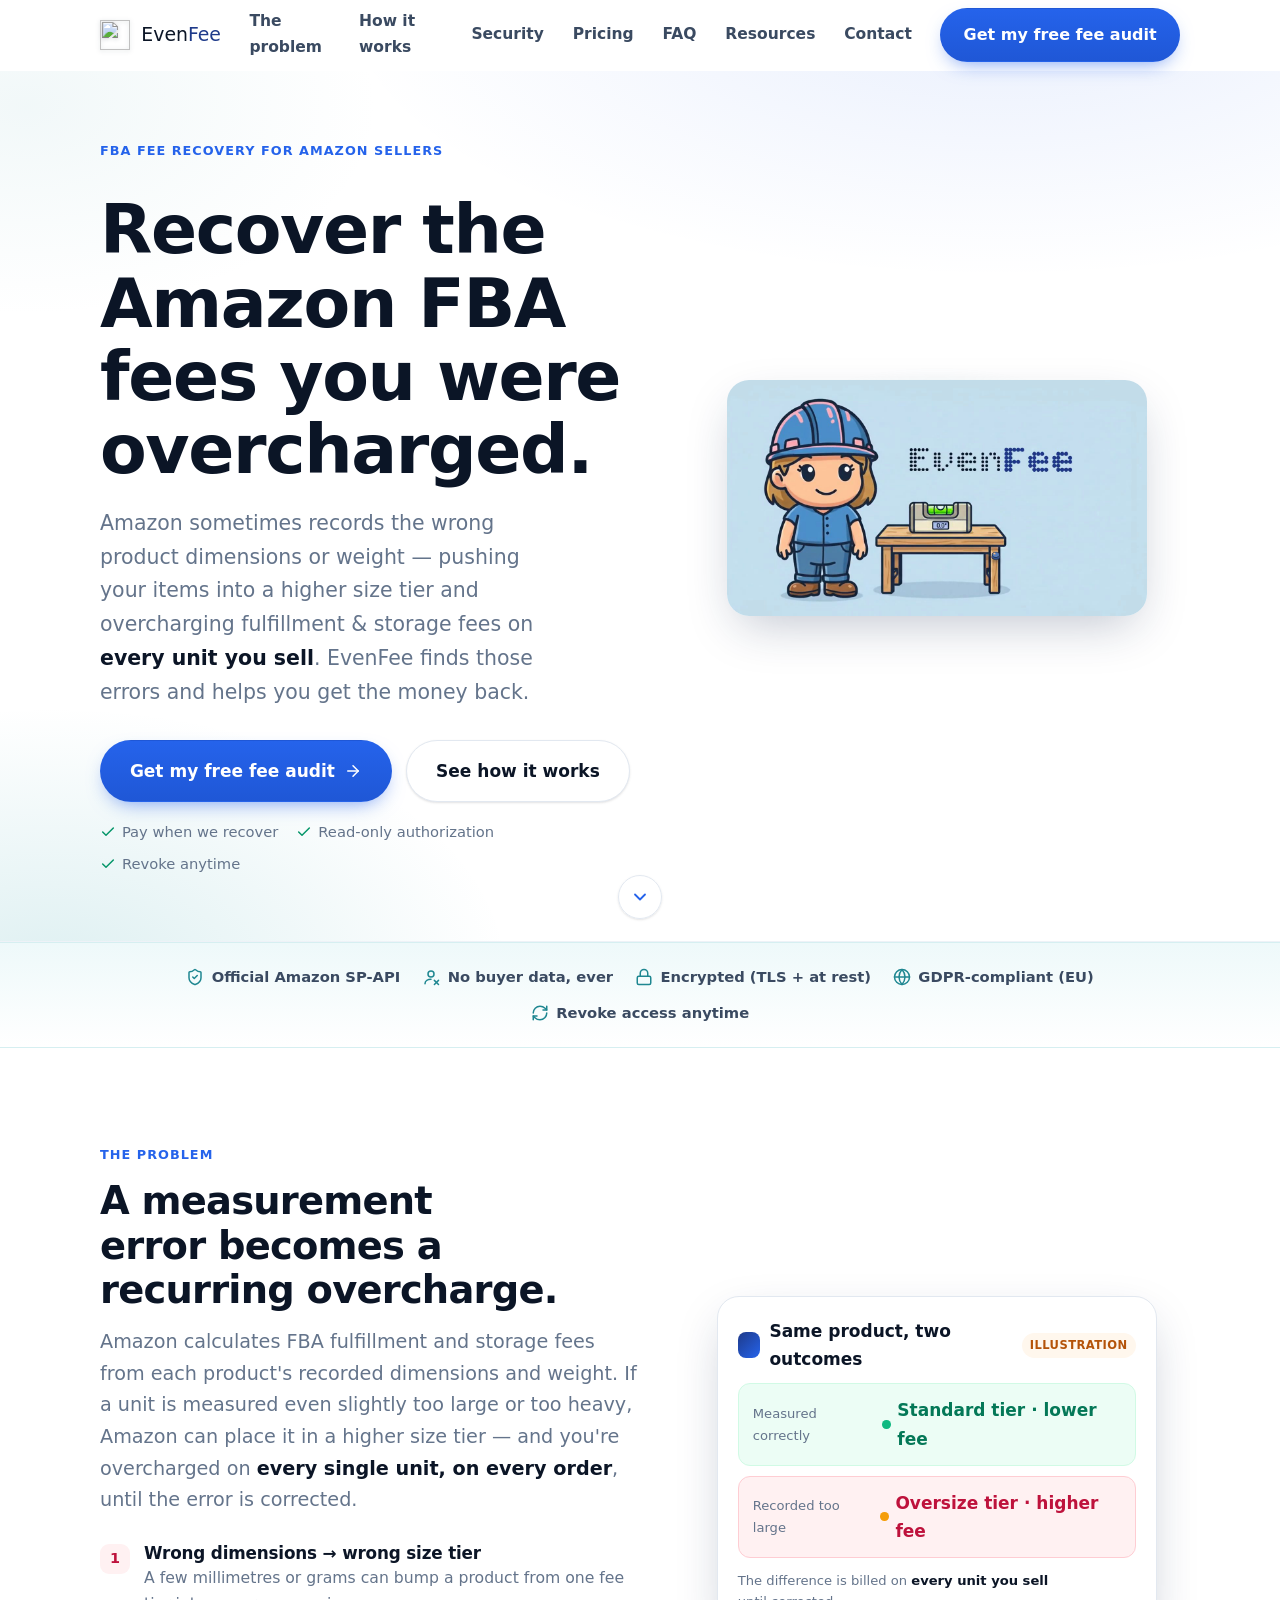
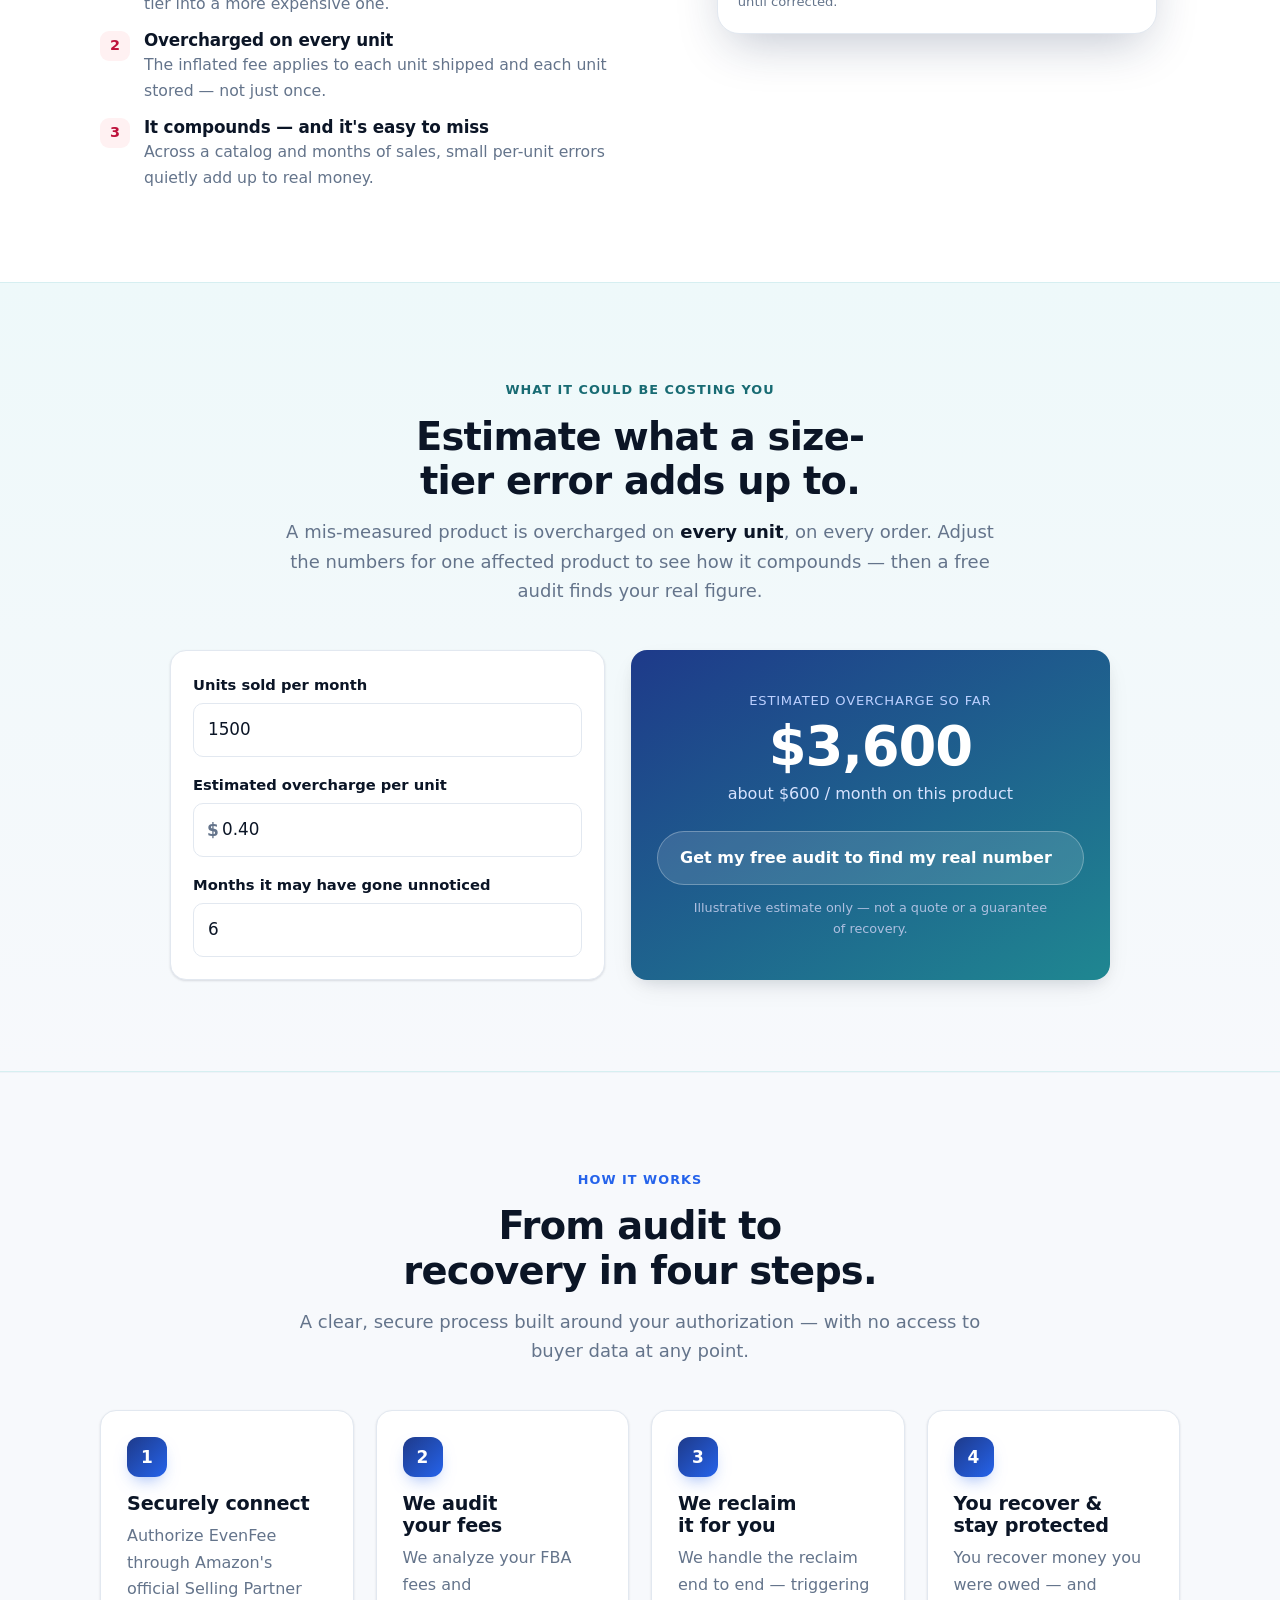
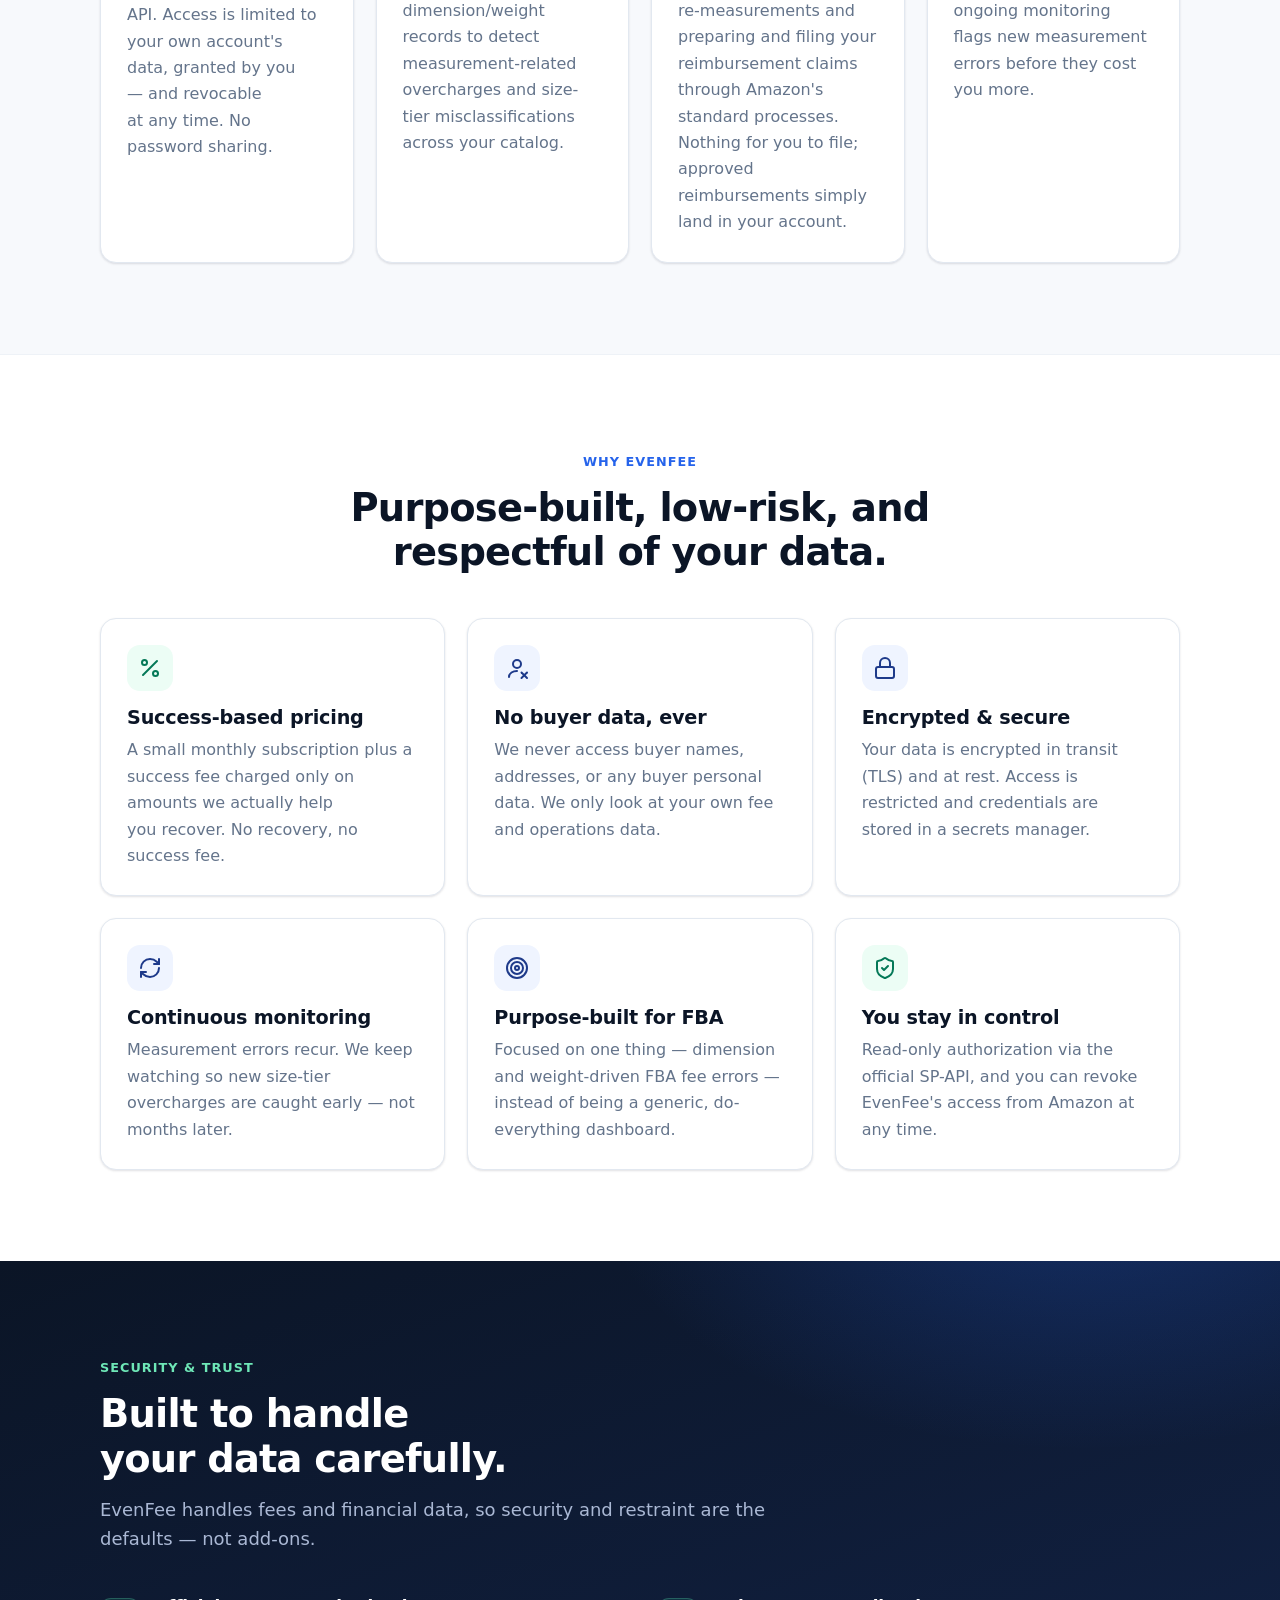
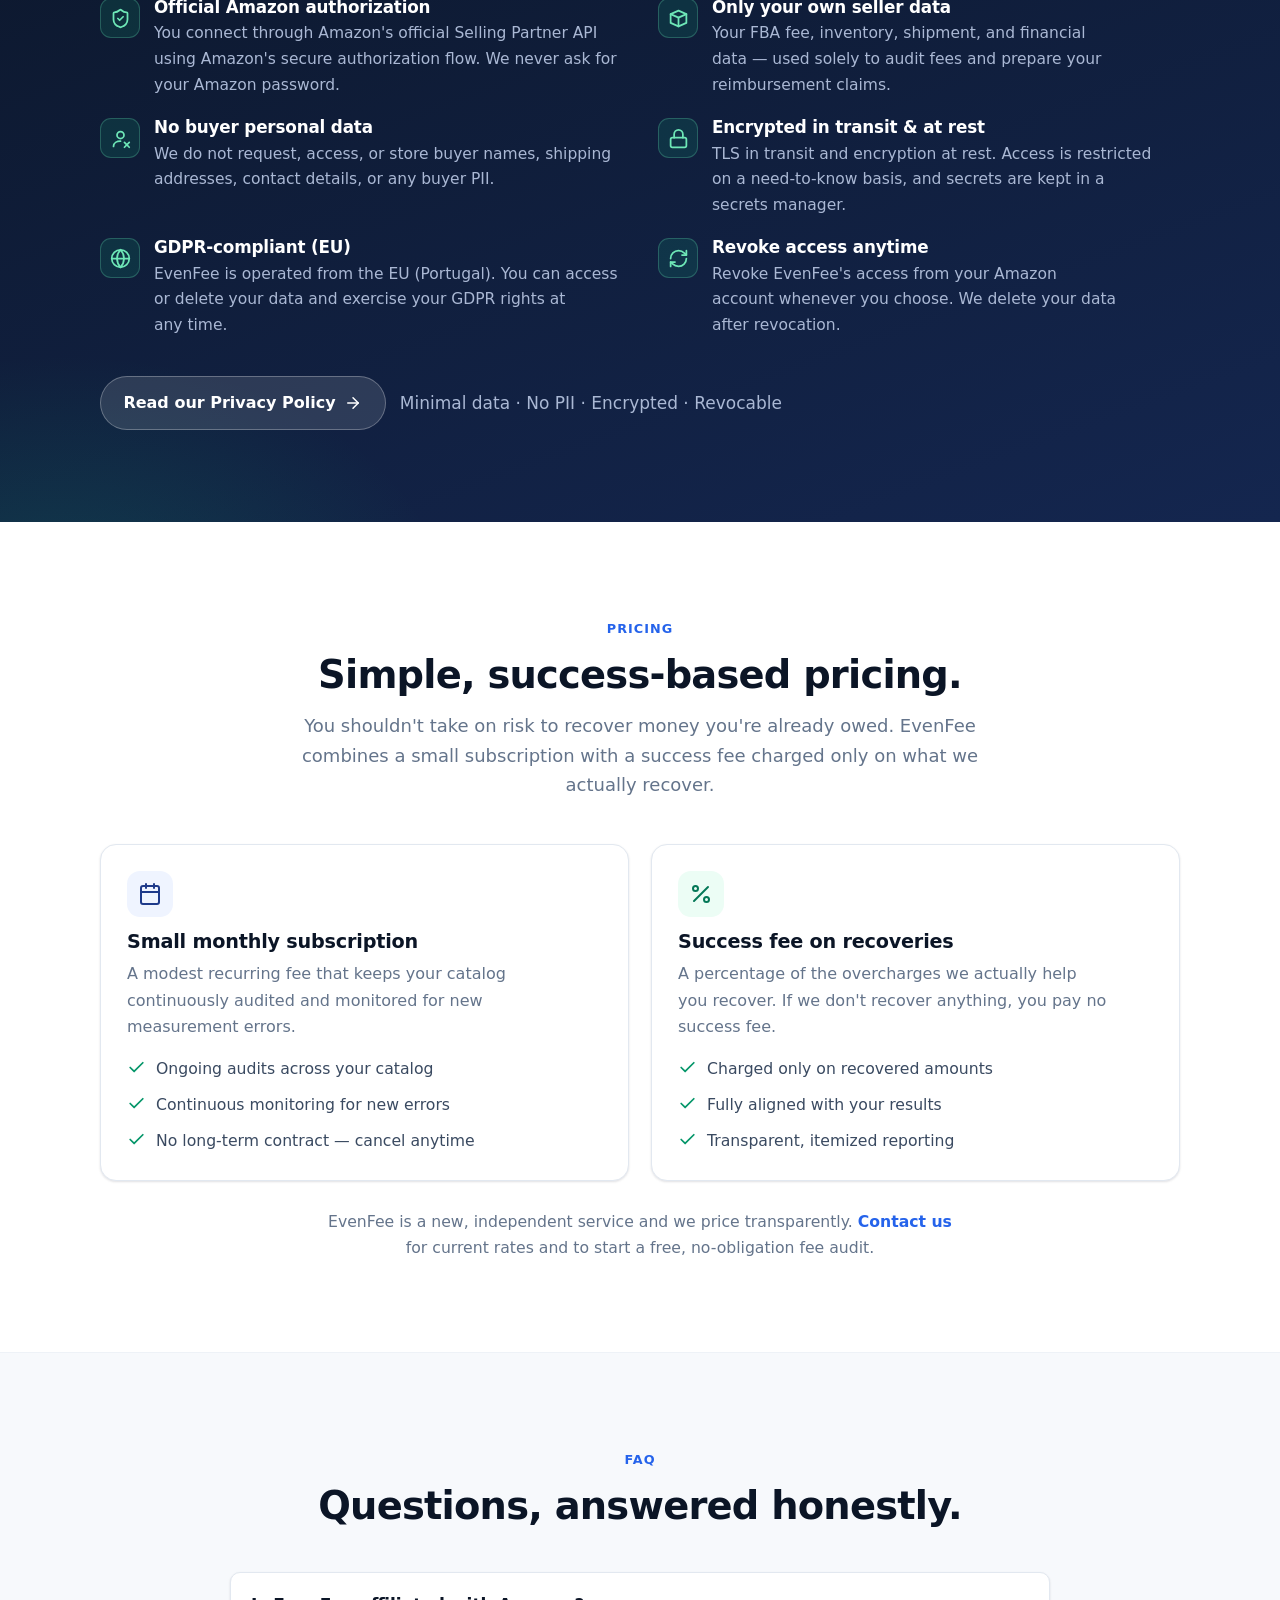
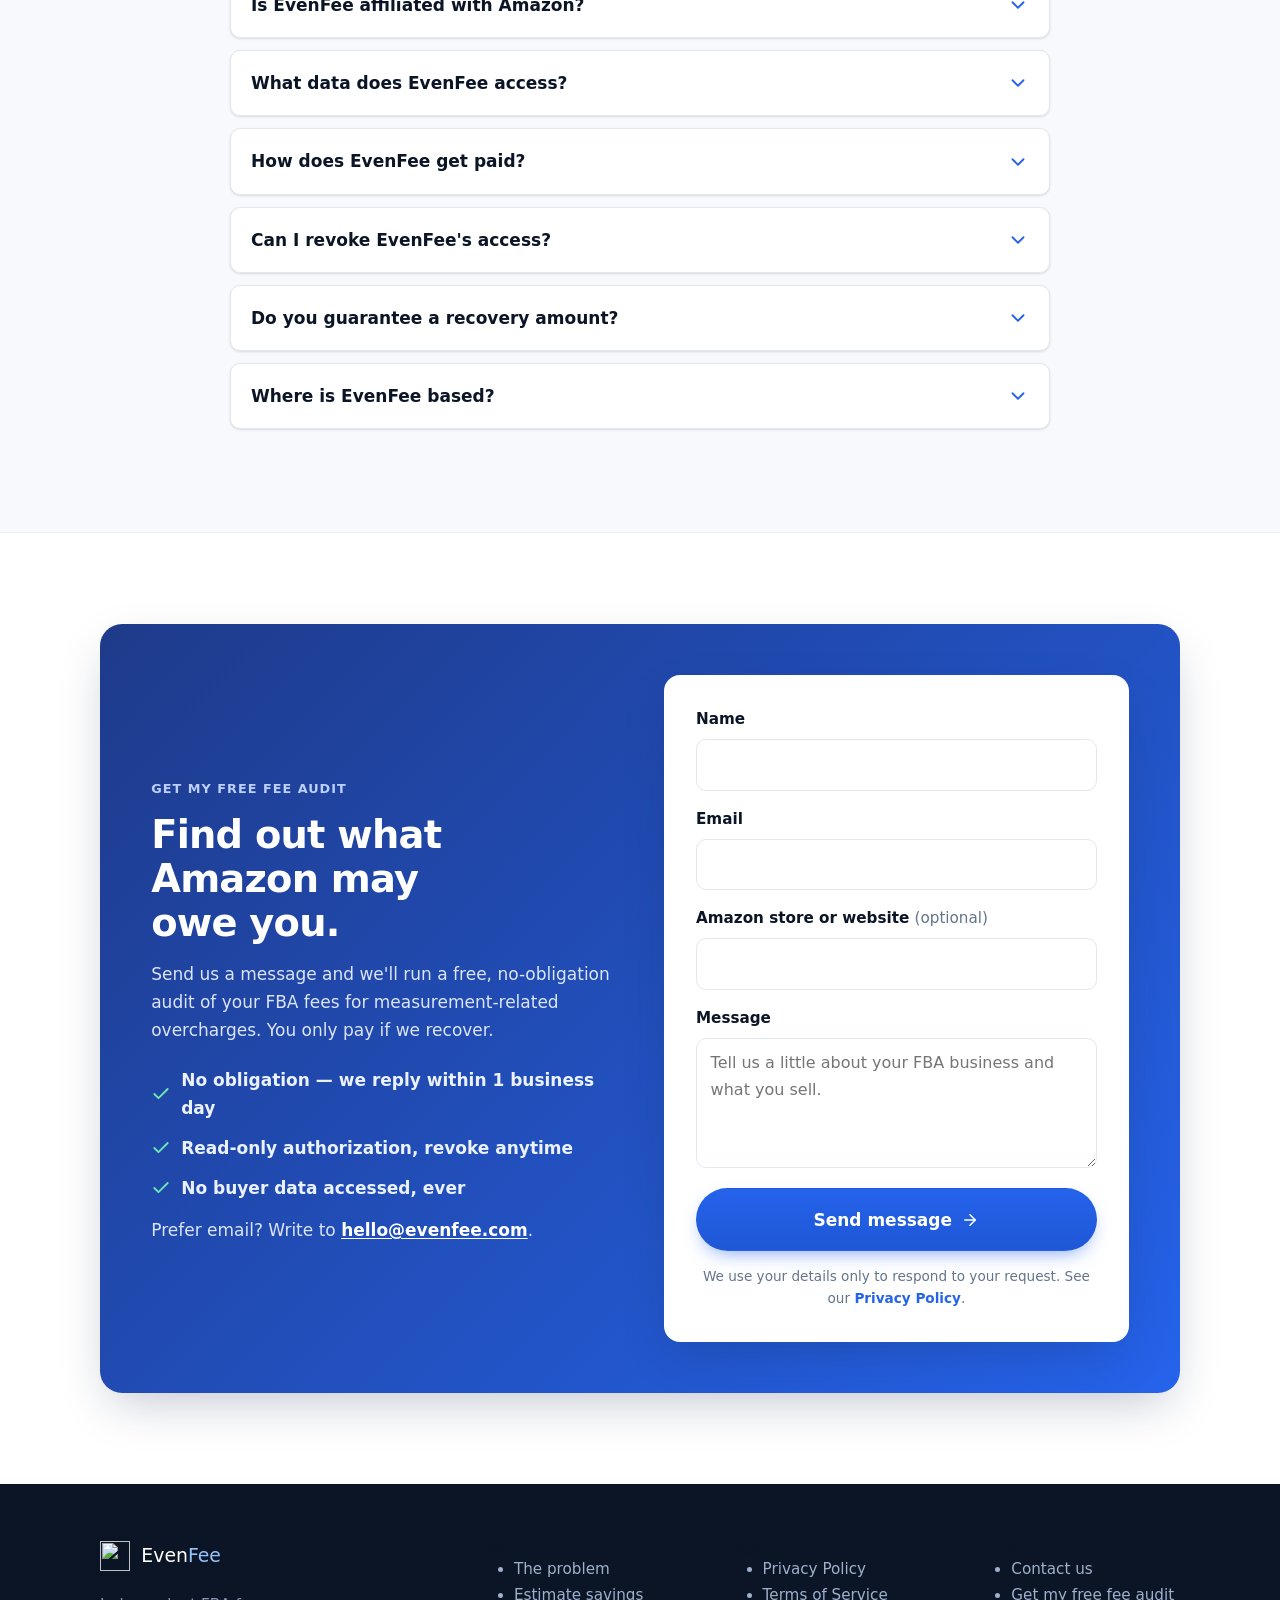
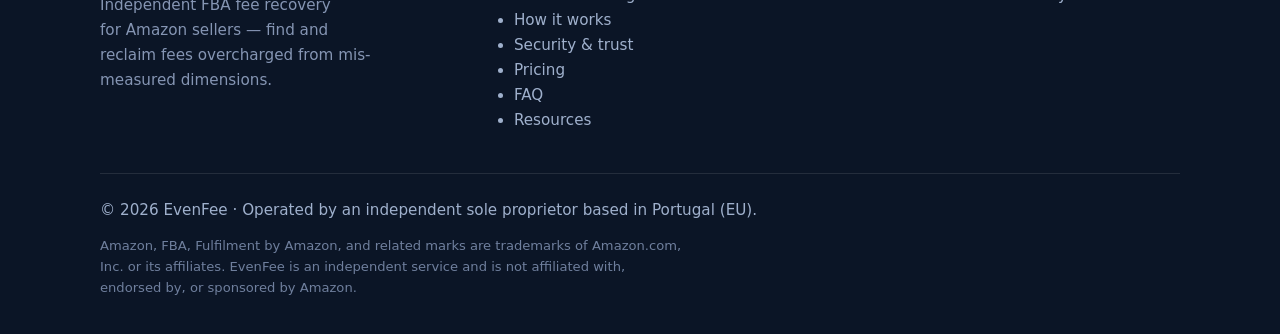
==== commit 8eefeabb: "Hero: keep the brand header visible and fit the video+tool column - Show the site header (EvenFee br" ====
--- a/index.html
+++ b/index.html
@@ -196,7 +196,7 @@
                     Early access
                   </span>
                   <h2 class="hero__tool-title">See what Amazon owes you</h2>
-                  <p class="hero__tool-lead">Upload your two Amazon reports — EvenFee scans for size-tier overcharges and totals the exact amount you can claim back.</p>
+                  <p class="hero__tool-lead">Upload your two Amazon reports and total every size-tier overcharge you can claim back.</p>
 
                   <div class="hero__drops">
                     <label class="hero__drop">
@@ -213,7 +213,7 @@
                     </label>
                   </div>
 
-                  <p class="hero__tool-note">The analyzer is in final testing — leave your email and we’ll send your recovery number the moment it goes live.</p>
+                  <p class="hero__tool-note">In final testing — leave your email and we’ll send your number the moment it’s live.</p>
 
                   <div class="hero__tool-cta">
                     <input class="hero__tool-email" type="email" name="email" required
--- a/assets/styles.css
+++ b/assets/styles.css
@@ -256,18 +256,12 @@
   box-shadow: 0 6px 24px -18px rgba(11, 21, 38, .5);
 }
 
-/* Homepage (JS on): hide the header over the hero, slide it in past it */
+/* Homepage (JS on): keep the header (brand top-left) visible over the hero too;
+   it just gains its border + shadow once you scroll past the hero. */
 .hero-reveal .site-header {
-  position: fixed;
-  left: 0;
-  right: 0;
-  transform: translateY(-100%);
-  opacity: 0;
-  transition: transform .35s ease, opacity .3s ease, border-color .2s ease, box-shadow .2s ease;
+  transition: border-color .2s ease, box-shadow .2s ease;
 }
 .hero-reveal .site-header.is-revealed {
-  transform: translateY(0);
-  opacity: 1;
   border-bottom-color: var(--line);
   box-shadow: 0 6px 24px -18px rgba(11, 21, 38, .5);
 }
@@ -456,12 +450,11 @@
 }
 
 /* Hero mascot illustration */
-.hero__art { display: flex; flex-direction: column; align-items: center; justify-content: center; gap: 18px; }
+.hero__art { display: flex; flex-direction: column; align-items: center; justify-content: center; gap: 16px; }
 
 /* Reveal choreography: with JS on (html.hero-reveal), the brand intro plays
-   first while the tool is tucked away below; once the intro lands, the video
-   lifts up and out and the tool rises in to take the space. */
-.hero__stage,
+   first while the tool is tucked away below; once the intro lands, the tool
+   rises in from below and pushes the video up — the video stays on top. */
 .hero__tool {
   transition: opacity .8s ease, transform .8s cubic-bezier(.16, .84, .3, 1), max-height .85s ease;
 }
@@ -470,14 +463,10 @@
   max-height: 0; overflow: hidden; pointer-events: none;
 }
 .hero-reveal .hero.is-tool-revealed .hero__tool {
-  opacity: 1; transform: none; max-height: 1400px; pointer-events: auto;
-}
-.hero-reveal .hero.is-tool-revealed .hero__stage {
-  opacity: 0; transform: translateY(-30px) scale(.9);
-  max-height: 0; overflow: hidden; pointer-events: none;
+  opacity: 1; transform: none; max-height: 900px; pointer-events: auto;
 }
 @media (prefers-reduced-motion: reduce) {
-  .hero__stage, .hero__tool { transition: none; }
+  .hero__tool { transition: none; }
 }
 
 /* On load: the copy arrives from the left, the video from the right. */
@@ -838,7 +827,7 @@
 .estimator__disclaimer { color: #aebfe0; font-size: .8rem; margin-top: 6px; }
 
 /* ----- Hero mascot overlays (logo reveal + replay control) ----------------- */
-.hero__stage { position: relative; z-index: 0; width: 100%; max-width: 520px; max-height: 460px; line-height: 0; }
+.hero__stage { position: relative; z-index: 0; width: 100%; max-width: 420px; line-height: 0; }
 .hero__stage .hero__mascot { max-width: 100%; }
 /* Soft teal aura that echoes the mascot scene's background, so the rounded
    video melts into the page instead of sitting on it as a hard rectangle. */
@@ -886,47 +875,47 @@
 @media (min-width: 940px) { .hero__scroll { display: inline-flex; } }
 
 /* ----- Hero recovery tool (early-access capture) --------------------------- */
-.hero__tool { width: 100%; max-width: 500px; margin-inline: auto; }
+.hero__tool { width: 100%; max-width: 420px; margin-inline: auto; }
 .hero__tool-card {
   background: var(--surface);
   border: 1px solid var(--line);
   border-radius: var(--radius-lg);
   box-shadow: var(--shadow-lg);
-  padding: clamp(20px, 2.6vw, 28px);
+  padding: clamp(16px, 2vw, 22px);
   text-align: left;
 }
 .hero__tool-badge {
   display: inline-flex; align-items: center; gap: .45em;
-  font-size: .74rem; font-weight: 700; letter-spacing: .04em; text-transform: uppercase;
+  font-size: .72rem; font-weight: 700; letter-spacing: .04em; text-transform: uppercase;
   color: var(--brand-700); background: var(--brand-050);
   border: 1px solid #dbe6ff; border-radius: var(--radius-pill);
-  padding: .42em .85em;
-}
-.hero__tool-badge svg { width: 14px; height: 14px; }
-.hero__tool-title { font-size: 1.45rem; font-weight: 800; margin-top: 14px; letter-spacing: -.01em; }
-.hero__tool-lead { font-size: .98rem; color: var(--muted); margin-top: 8px; }
-
-.hero__drops { display: grid; gap: 12px; margin-top: 18px; }
-@media (min-width: 420px) { .hero__drops { grid-template-columns: 1fr 1fr; } }
+  padding: .38em .8em;
+}
+.hero__tool-badge svg { width: 13px; height: 13px; }
+.hero__tool-title { font-size: 1.3rem; font-weight: 800; margin-top: 10px; letter-spacing: -.01em; }
+.hero__tool-lead { font-size: .92rem; color: var(--muted); margin-top: 6px; }
+
+.hero__drops { display: grid; gap: 10px; margin-top: 14px; }
+@media (min-width: 380px) { .hero__drops { grid-template-columns: 1fr 1fr; } }
 .hero__drop {
-  display: flex; flex-direction: column; align-items: center; text-align: center; gap: 3px;
+  display: flex; flex-direction: column; align-items: center; text-align: center; gap: 2px;
   border: 1.5px dashed #cdd8e8; border-radius: var(--radius);
-  background: var(--soft); padding: 16px 12px; cursor: pointer;
+  background: var(--soft); padding: 12px 10px; cursor: pointer;
   transition: border-color .2s ease, background .2s ease, transform .12s ease;
 }
 .hero__drop:hover { border-color: var(--brand-500); background: var(--brand-050); }
 .hero__drop.is-dragover { border-color: var(--brand-600); background: var(--brand-050); transform: translateY(-1px); }
 .hero__drop.is-filled { border-style: solid; border-color: var(--accent-500); background: var(--accent-050); }
-.hero__drop-icon { width: 26px; height: 26px; color: var(--brand-600); margin-bottom: 2px; }
+.hero__drop-icon { width: 22px; height: 22px; color: var(--brand-600); margin-bottom: 1px; }
 .hero__drop.is-filled .hero__drop-icon { color: var(--accent-600); }
-.hero__drop-name { font-size: .9rem; font-weight: 650; color: var(--ink); overflow-wrap: anywhere; }
-.hero__drop-hint { font-size: .77rem; color: var(--muted); }
-
-.hero__tool-note { font-size: .86rem; color: var(--body); margin-top: 16px; }
-.hero__tool-cta { display: flex; gap: 10px; margin-top: 12px; flex-wrap: wrap; }
+.hero__drop-name { font-size: .87rem; font-weight: 650; color: var(--ink); overflow-wrap: anywhere; }
+.hero__drop-hint { font-size: .74rem; color: var(--muted); }
+
+.hero__tool-note { font-size: .84rem; color: var(--body); margin-top: 12px; }
+.hero__tool-cta { display: flex; gap: 8px; margin-top: 10px; flex-wrap: wrap; }
 .hero__tool-email {
-  flex: 1 1 190px; min-width: 0;
-  padding: 12px 14px; font-size: 1rem;
+  flex: 1 1 180px; min-width: 0;
+  padding: 11px 13px; font-size: 1rem;
   border: 1px solid var(--line); border-radius: var(--radius-sm);
   background: #fff; color: var(--ink);
 }
@@ -934,7 +923,7 @@
 .hero__tool-cta .btn { flex: 0 0 auto; }
 .hero__tool-fine {
   display: flex; align-items: center; gap: .5em;
-  font-size: .8rem; color: var(--muted); margin-top: 14px;
+  font-size: .79rem; color: var(--muted); margin-top: 10px;
 }
 .hero__tool-fine svg { width: 14px; height: 14px; flex: none; }
 
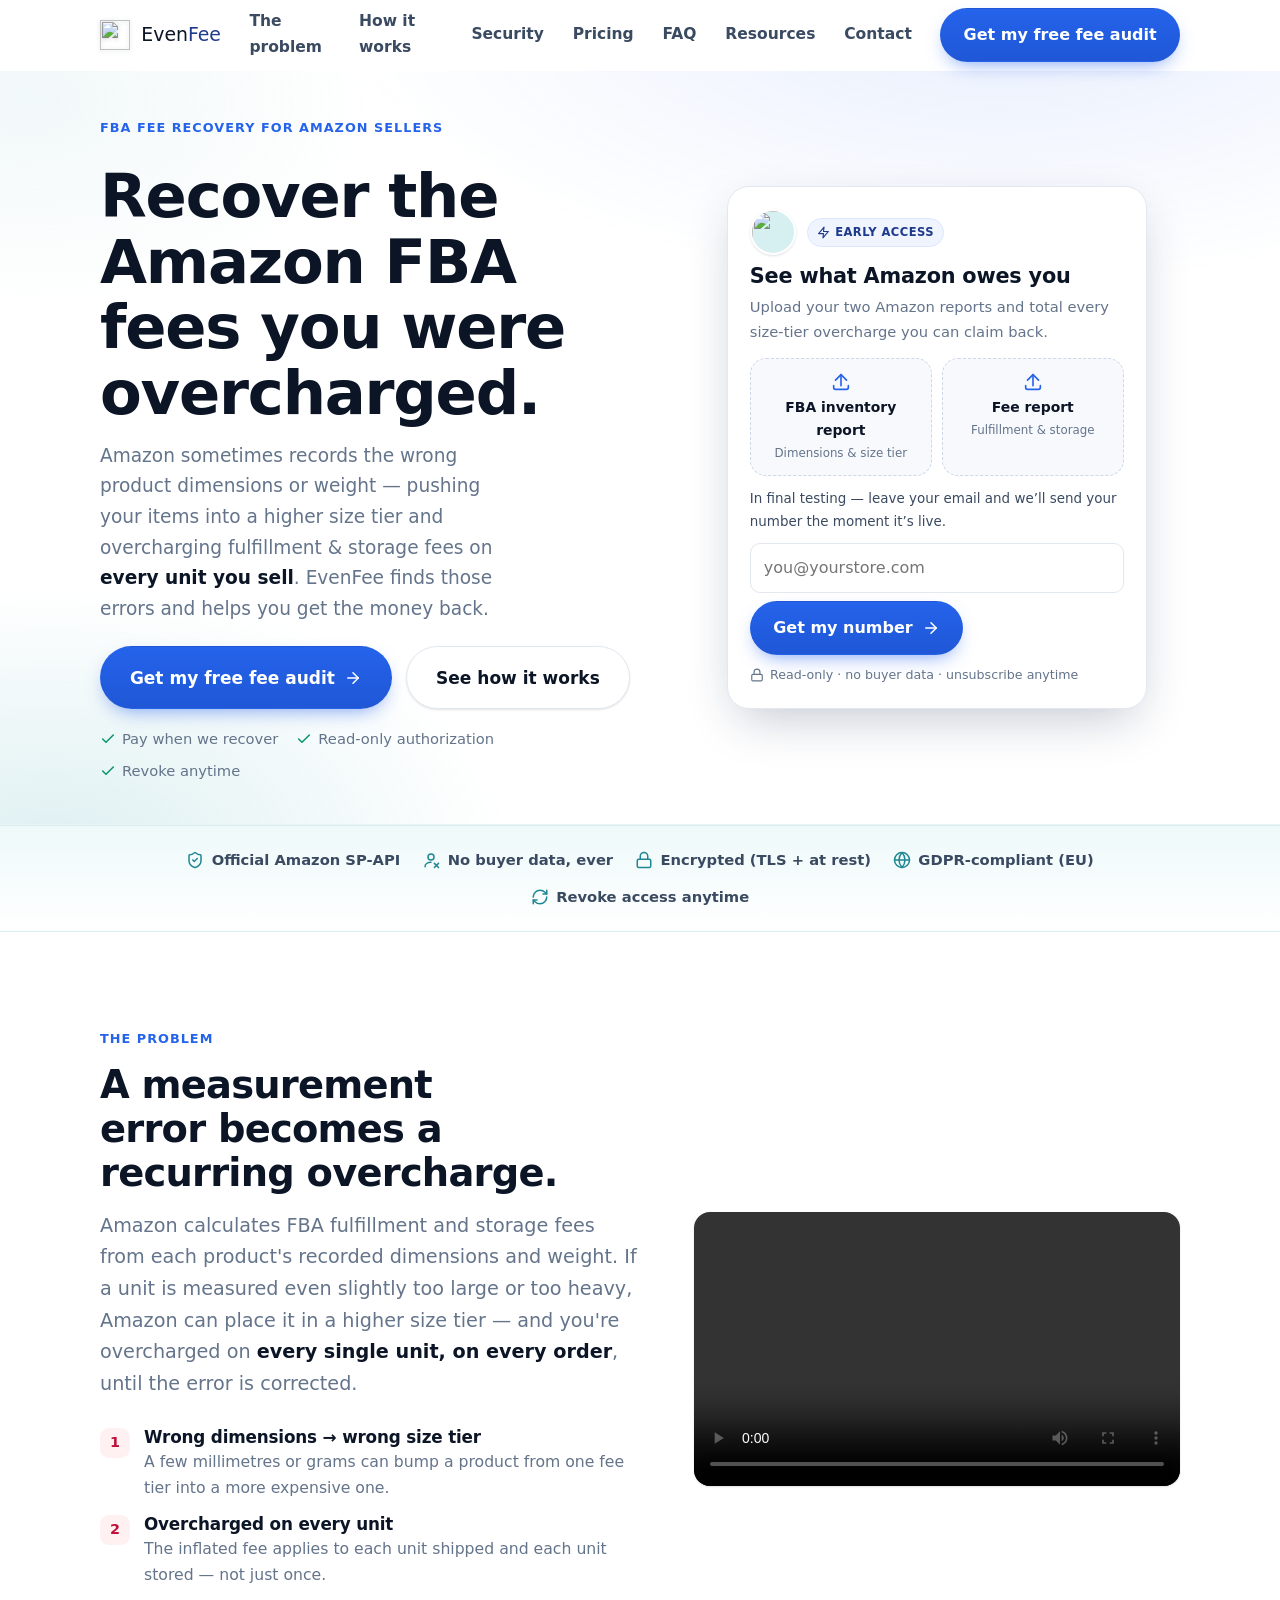
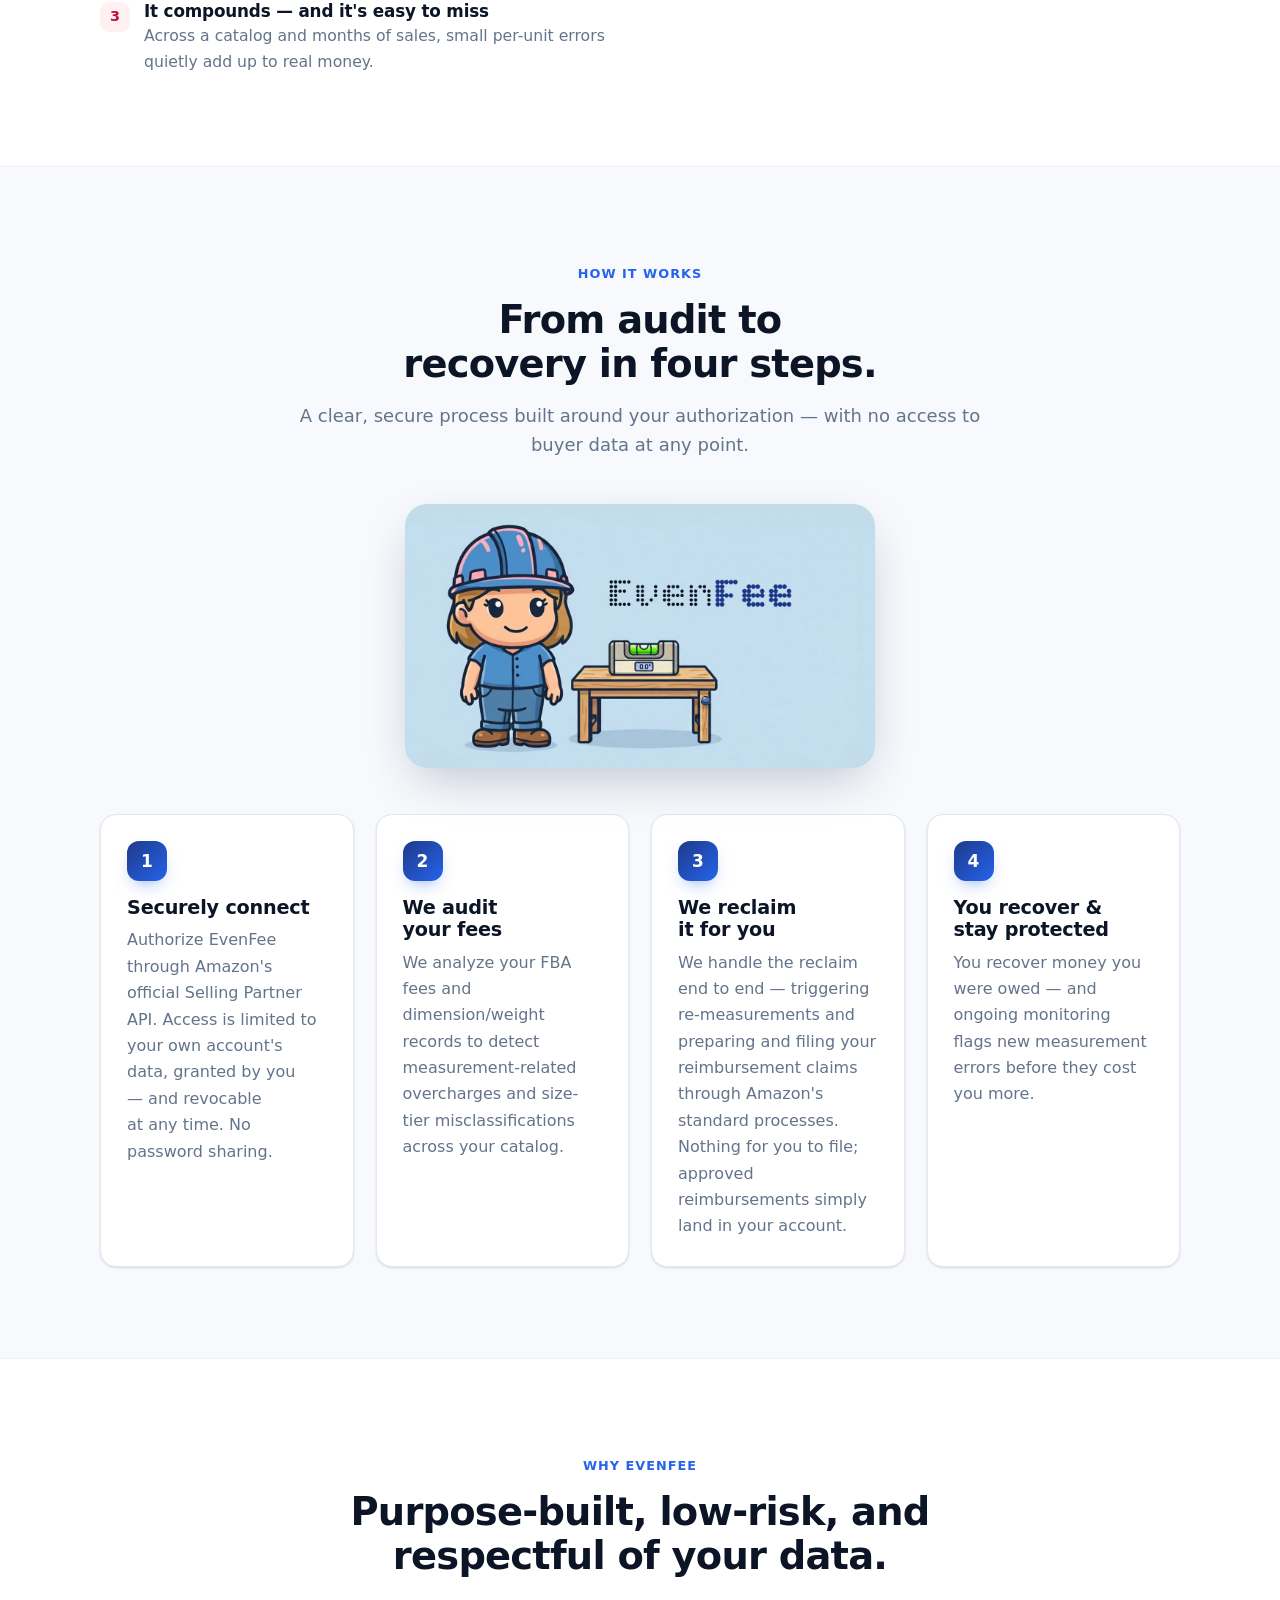
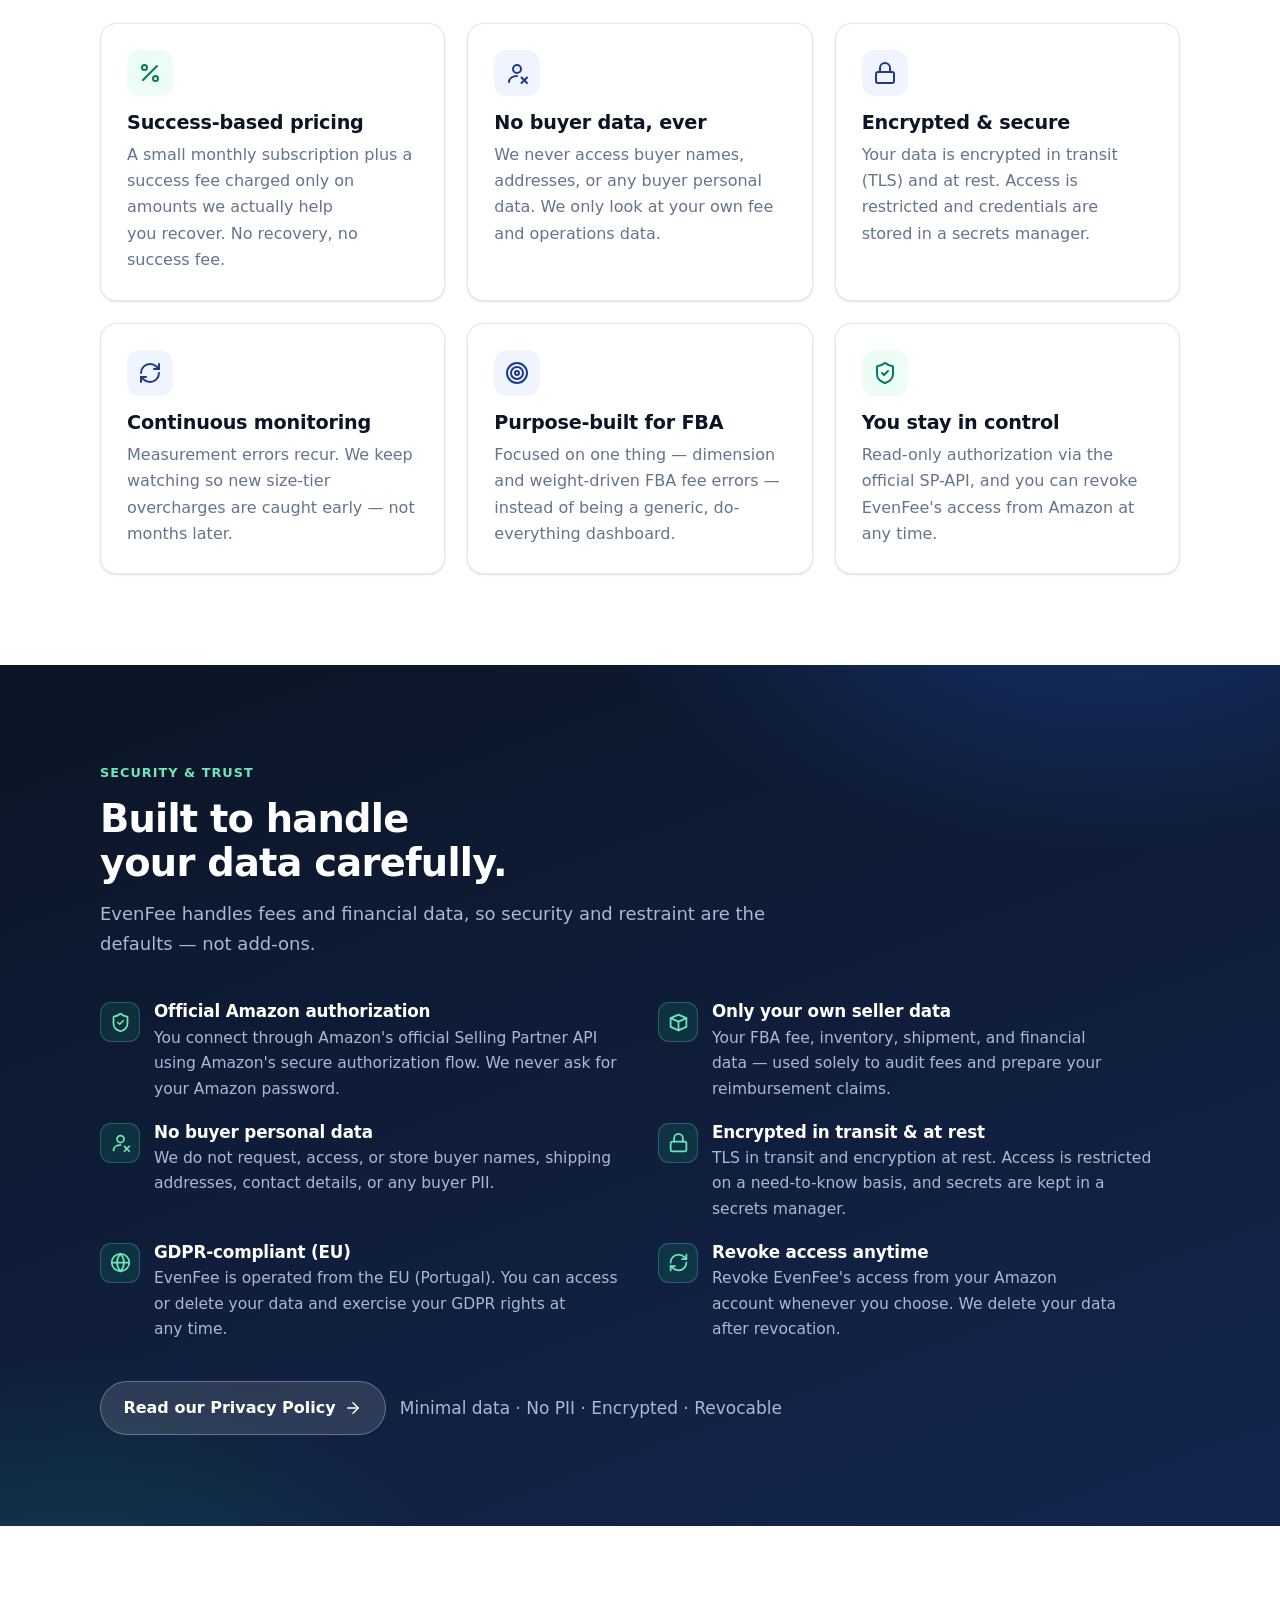
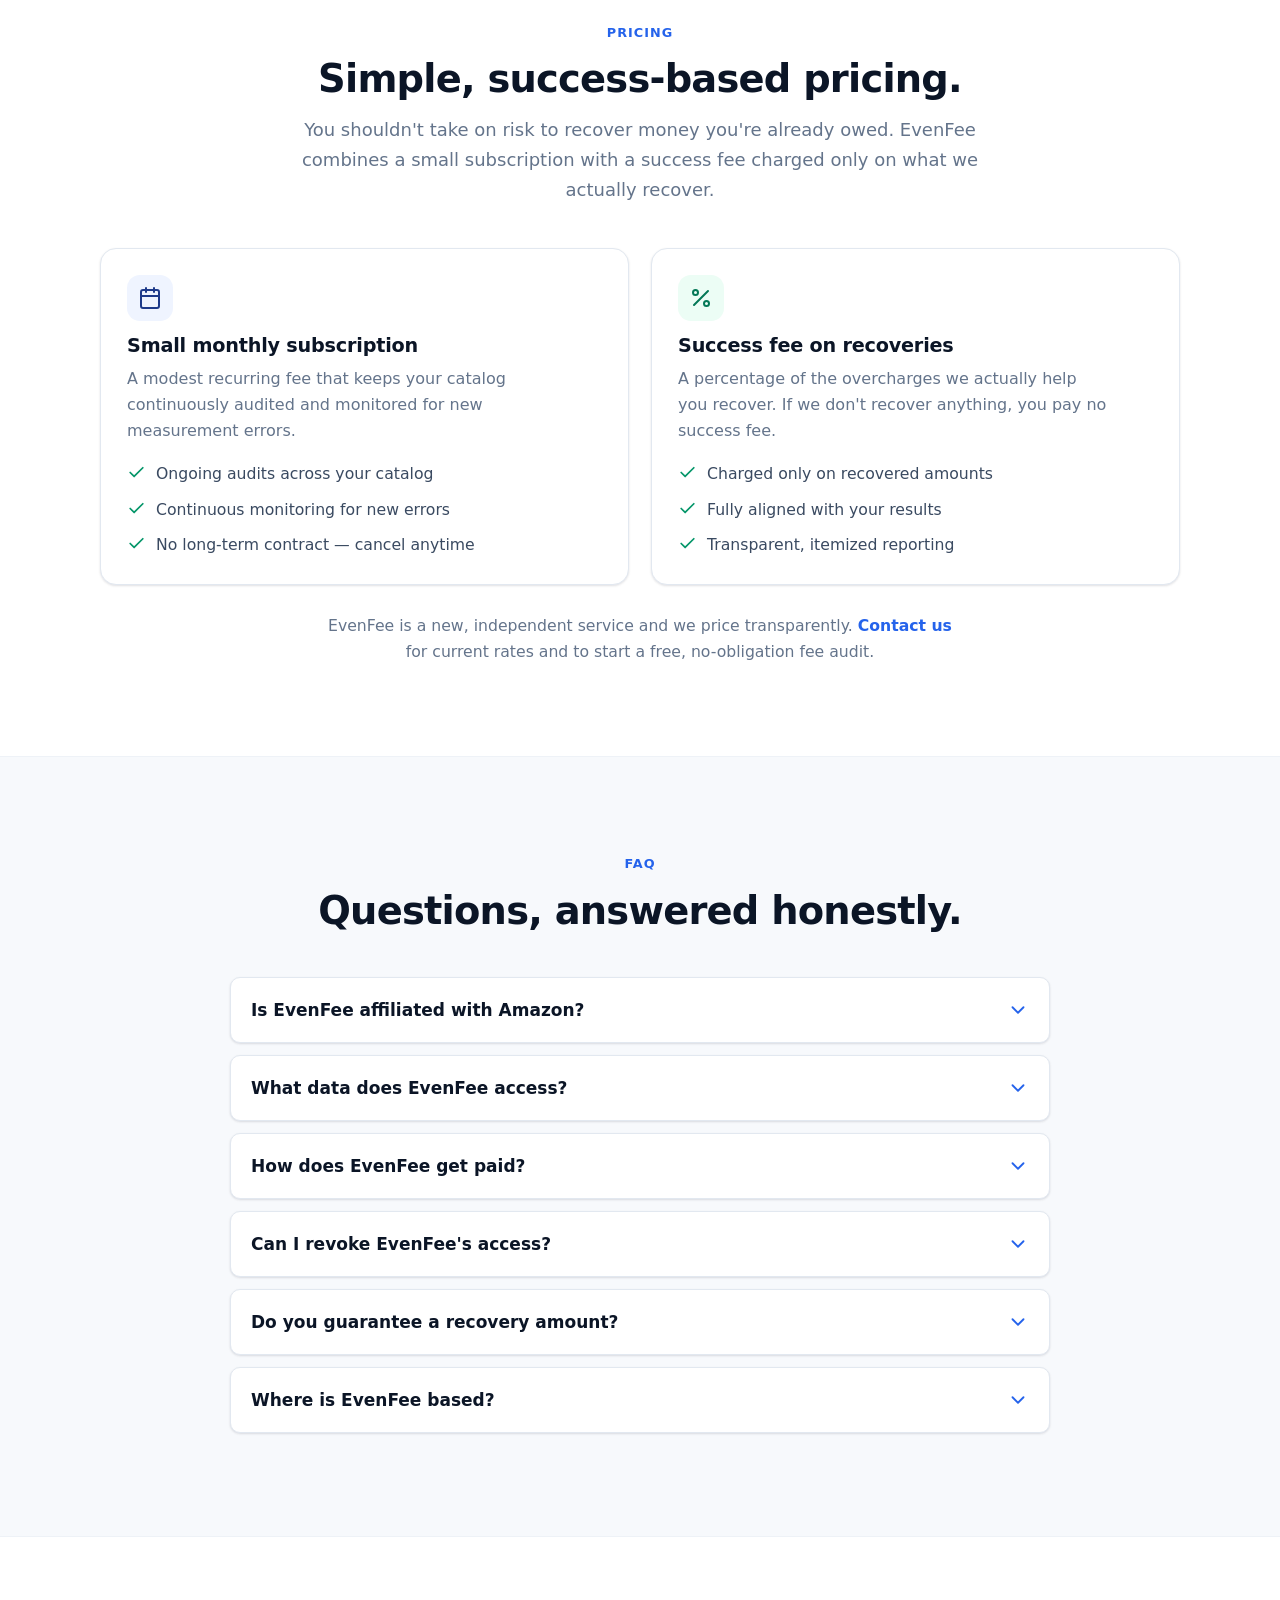
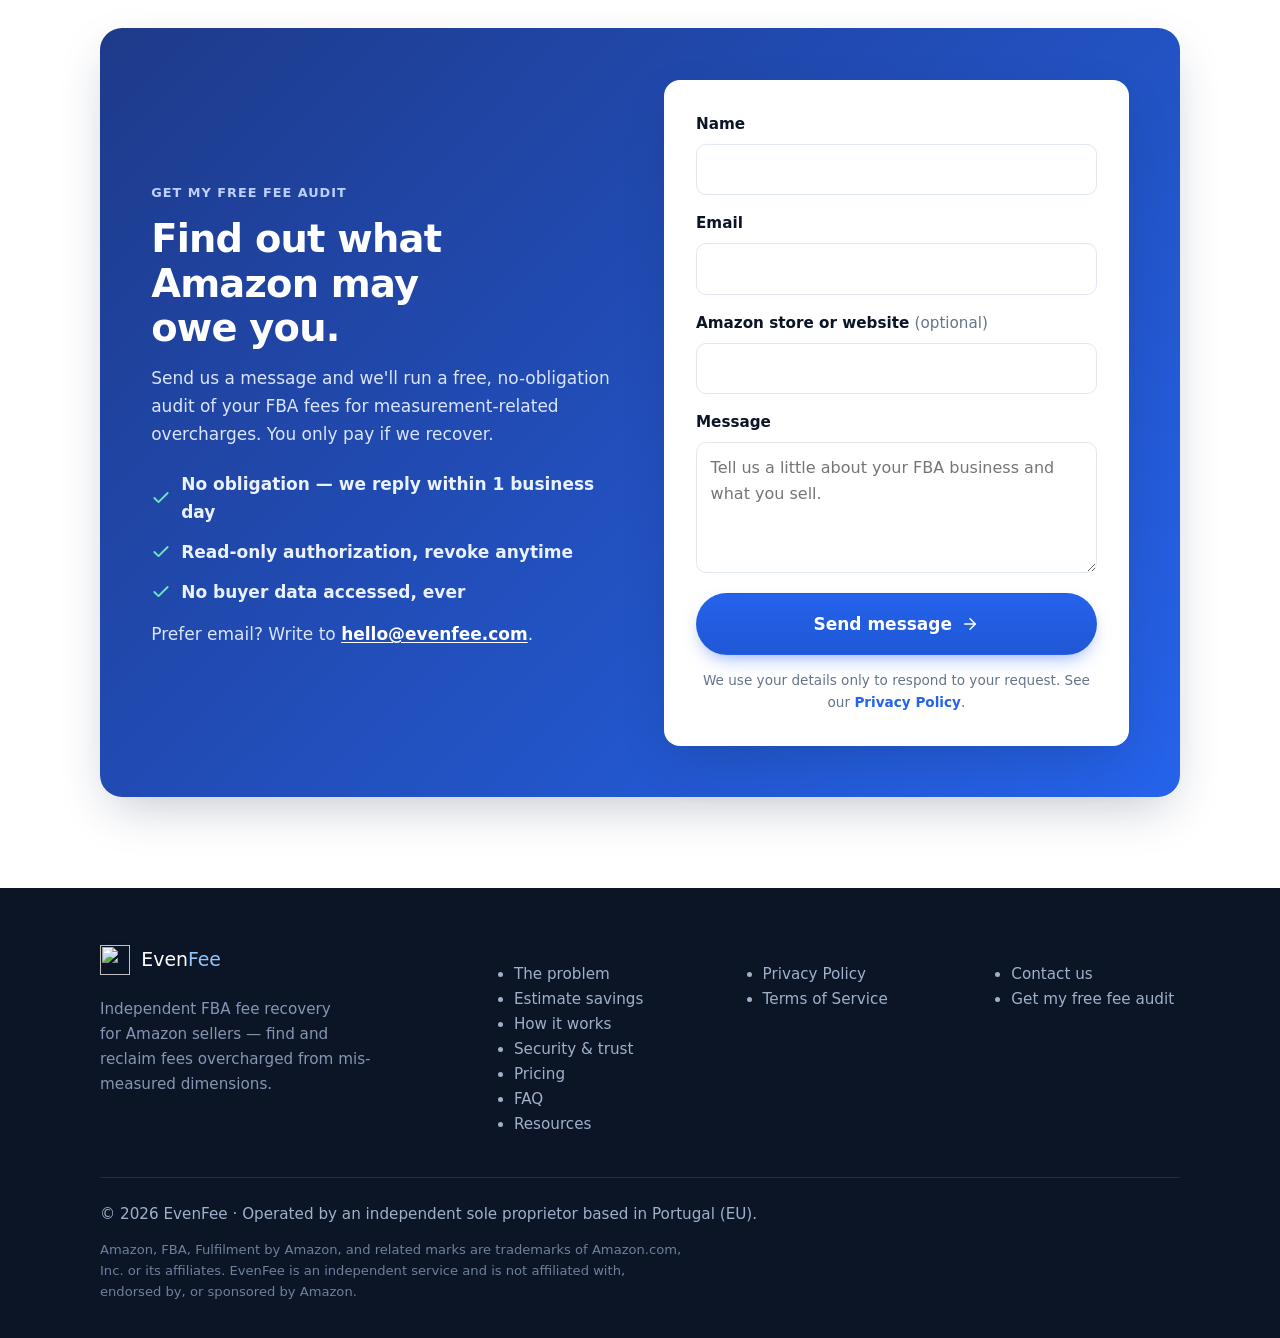
==== commit 109bdd53: "Remove black bars from video (#37) * Add files via upload  * Replace problem section illustration wi" ====
--- a/index.html
+++ b/index.html
@@ -165,36 +165,24 @@
             </div>
           </div>
 
-          <!-- Right column: the brand intro plays once, then lifts away to reveal
-               the recovery tool. The faint replay control re-runs the intro. -->
+          <!-- Right column: the recovery tool is the hero. The mascot keeps a
+               cameo via the avatar in the tool header; its full animation lives
+               down in "How it works". Backend not wired yet (early access): the
+               drop-zones are interactive previews and submitting captures an
+               email for launch notice — swap the submit handler in main.js for
+               the real upload + analyze flow when ready. -->
           <div class="hero__art">
-            <div class="hero__stage">
-              <video class="hero__mascot" width="1280" height="720"
-                     autoplay muted playsinline preload="auto"
-                     poster="assets/mascot.jpg"
-                     aria-label="EvenFee mascot — a friendly inspector with a spirit level, beside the EvenFee logo">
-                <source src="assets/mascot-hero.mp4" type="video/mp4">
-                <img src="assets/mascot.jpg" width="1280" height="720" decoding="async"
-                     alt="EvenFee mascot — a friendly inspector with a spirit level, beside the EvenFee logo">
-              </video>
-              <button type="button" class="hero__replay" aria-label="Replay animation" title="Replay">
-                <svg viewBox="0 0 24 24" fill="none" stroke="currentColor" stroke-width="2" stroke-linecap="round" stroke-linejoin="round" aria-hidden="true"><path d="M3 12a9 9 0 0 1 9-9 9.75 9.75 0 0 1 6.74 2.74L21 8"/><path d="M21 3v5h-5"/><path d="M21 12a9 9 0 0 1-9 9 9.75 9.75 0 0 1-6.74-2.74L3 16"/><path d="M3 21v-5h5"/></svg>
-              </button>
-            </div>
-
-            <!-- Recovery tool. Backend not wired yet (early access): the two
-                 drop-zones are interactive previews and submitting captures an
-                 email for launch notice. Replace the submit handler in main.js
-                 with the real upload + analyze flow when ready — the layout
-                 carries over unchanged. -->
             <form class="hero__tool" id="hero-tool" action="#" method="POST"
                   aria-label="See what Amazon owes you">
               <div class="hero__tool-card">
                 <div class="hero__tool-body">
-                  <span class="hero__tool-badge">
-                    <svg viewBox="0 0 24 24" fill="none" stroke="currentColor" stroke-width="2" stroke-linecap="round" stroke-linejoin="round" aria-hidden="true"><path d="M13 2 3 14h9l-1 8 10-12h-9l1-8z"/></svg>
-                    Early access
-                  </span>
+                  <div class="hero__tool-head">
+                    <img class="hero__tool-avatar" src="assets/mascot-avatar.png" width="48" height="48" alt="" aria-hidden="true">
+                    <span class="hero__tool-badge">
+                      <svg viewBox="0 0 24 24" fill="none" stroke="currentColor" stroke-width="2" stroke-linecap="round" stroke-linejoin="round" aria-hidden="true"><path d="M13 2 3 14h9l-1 8 10-12h-9l1-8z"/></svg>
+                      Early access
+                    </span>
+                  </div>
                   <h2 class="hero__tool-title">See what Amazon owes you</h2>
                   <p class="hero__tool-lead">Upload your two Amazon reports and total every size-tier overcharge you can claim back.</p>
 
@@ -240,9 +228,6 @@
           </div>
         </div>
       </div>
-      <a class="hero__scroll" href="#problem" aria-label="Scroll to see how it works">
-        <svg viewBox="0 0 24 24" fill="none" stroke="currentColor" stroke-width="2.2" stroke-linecap="round" stroke-linejoin="round" aria-hidden="true"><path d="m6 9 6 6 6-6"/></svg>
-      </a>
     </section>
 
     <!-- ===================== Trust strip ===================== -->
@@ -283,69 +268,33 @@
           </div>
 
           <div class="problem__media">
-            <div class="mock" role="img" aria-label="Illustration: the same product billed correctly in a standard tier versus overcharged in an oversize tier.">
-              <div class="mock__top">
-                <span class="mock__title"><span class="dot" aria-hidden="true"></span> Same product, two outcomes</span>
-                <span class="badge badge--warn">Illustration</span>
-              </div>
-              <div class="mock__row" style="background:var(--accent-050); border-color:var(--accent-100)">
-                <span class="label">Measured correctly</span>
-                <span class="val" style="color:var(--accent-700)"><span class="pin pin--ok" aria-hidden="true"></span> Standard tier · lower fee</span>
-              </div>
-              <div class="mock__row" style="background:#fff1f2; border-color:#fecdd3">
-                <span class="label">Recorded too large</span>
-                <span class="val" style="color:#be123c"><span class="pin pin--warn" aria-hidden="true"></span> Oversize tier · higher fee</span>
-              </div>
-              <p class="mock__dims">The difference is billed on <strong>every unit you sell</strong> until corrected.</p>
-            </div>
-          </div>
-        </div>
-      </div>
-    </section>
-
-    <!-- ===================== Estimate ===================== -->
-    <section class="section section--teal" id="estimate">
-      <div class="container">
-        <div class="section__head center">
-          <span class="eyebrow">What it could be costing you</span>
-          <h2>Estimate what a size-tier error adds up to.</h2>
-          <p>A mis-measured product is overcharged on <strong>every unit</strong>, on every order. Adjust the numbers for one affected product to see how it compounds — then a free audit finds your real figure.</p>
-        </div>
-        <div class="estimator">
-          <form class="estimator__controls" id="estimator" novalidate aria-label="FBA overcharge estimator">
-            <div class="field">
-              <label for="est-units">Units sold per month</label>
-              <input id="est-units" type="number" inputmode="numeric" min="0" step="1" value="1500">
-            </div>
-            <div class="field">
-              <label for="est-over">Estimated overcharge per unit</label>
-              <div class="field__money"><span aria-hidden="true">$</span><input id="est-over" type="number" inputmode="decimal" min="0" step="0.01" value="0.40"></div>
-            </div>
-            <div class="field">
-              <label for="est-months">Months it may have gone unnoticed</label>
-              <input id="est-months" type="number" inputmode="numeric" min="0" step="1" value="6">
-            </div>
-          </form>
-          <div class="estimator__result">
-            <span class="estimator__label">Estimated overcharge so far</span>
-            <span class="estimator__value" id="est-total" aria-live="polite">$3,600</span>
-            <span class="estimator__sub" id="est-monthly">about $600 / month on this product</span>
-            <a class="btn btn--light btn--block" href="#contact">Get my free audit to find my real number
-              <svg viewBox="0 0 24 24" width="18" height="18" fill="none" stroke="currentColor" stroke-width="2" stroke-linecap="round" stroke-linejoin="round" aria-hidden="true"><path d="M5 12h14"/><path d="m12 5 7 7-7 7"/></svg>
-            </a>
-            <p class="estimator__disclaimer">Illustrative estimate only — not a quote or a guarantee of recovery.</p>
-          </div>
-        </div>
-      </div>
-    </section>
-
-    <!-- ===================== How it works ===================== -->
+            <video width="100%" height="auto" controls style="border-radius: var(--radius); box-shadow: var(--shadow-sm); object-fit: cover; aspect-ratio: 16/9;">
+              <source src="assets/dimension-measurement.mp4" type="video/mp4">
+              Your browser does not support the video tag.
+            </video>
+          </div>
+        </div>
+      </div>
+    </section>
+
+<!-- ===================== How it works ===================== -->
     <section class="section section--soft" id="how-it-works">
       <div class="container">
         <div class="section__head center">
           <span class="eyebrow">How it works</span>
           <h2>From audit to recovery in four steps.</h2>
           <p>A clear, secure process built around your authorization — with no access to buyer data at any point.</p>
+        </div>
+        <!-- Brand mascot — checks measurements with a spirit level, the same
+             dimension checks behind the audit. Plays when scrolled into view. -->
+        <div class="mascot-clip">
+          <video class="mascot-clip__video" width="1280" height="720"
+                 muted playsinline preload="metadata" poster="assets/mascot.jpg"
+                 aria-label="EvenFee mascot — a friendly inspector with a spirit level, beside the EvenFee logo">
+            <source src="assets/mascot-hero.mp4" type="video/mp4">
+            <img src="assets/mascot.jpg" width="1280" height="720" decoding="async"
+                 alt="EvenFee mascot — a friendly inspector with a spirit level, beside the EvenFee logo">
+          </video>
         </div>
         <div class="grid grid--4">
           <article class="card step">
--- a/assets/styles.css
+++ b/assets/styles.css
@@ -360,10 +360,10 @@
 .hero__grid {
   display: grid;
   gap: 44px;
-  padding-block: clamp(46px, 5vw, 88px);
+  padding-block: clamp(28px, 3.2vw, 52px);
   align-items: center;
 }
-.hero h1 { margin-top: 18px; font-size: clamp(2.5rem, 1.6rem + 3.4vw, 4.25rem); line-height: 1.08; }
+.hero h1 { margin-top: 12px; font-size: clamp(2.3rem, 1.5rem + 3vw, 3.8rem); line-height: 1.08; }
 /* Letter-by-letter reading guide: once the hero video lands, each character
    lights up in sequence (reading left to right), holds blue for ~10s, then
    slowly fades back to ink. Honour prefers-reduced-motion. */
@@ -371,68 +371,68 @@
 @keyframes letterBlink {
   0%    { color: var(--ink); }
   1.7%  { color: var(--brand-600); }
-  83.3% { color: var(--brand-600); }
+  98.3% { color: var(--brand-600); }
   100%  { color: var(--ink); }
 }
-.hero h1.is-guiding .char { animation: letterBlink 12s ease-in-out forwards; }
+.hero h1.is-guiding .char { animation: letterBlink 25s ease-in-out forwards; }
 .hero h1.is-guiding .char:nth-of-type(1) { animation-delay: 0.0s; }
-.hero h1.is-guiding .char:nth-of-type(2) { animation-delay: 0.08s; }
-.hero h1.is-guiding .char:nth-of-type(3) { animation-delay: 0.16s; }
-.hero h1.is-guiding .char:nth-of-type(4) { animation-delay: 0.24s; }
-.hero h1.is-guiding .char:nth-of-type(5) { animation-delay: 0.32s; }
-.hero h1.is-guiding .char:nth-of-type(6) { animation-delay: 0.4s; }
-.hero h1.is-guiding .char:nth-of-type(7) { animation-delay: 0.48s; }
-.hero h1.is-guiding .char:nth-of-type(8) { animation-delay: 0.56s; }
-.hero h1.is-guiding .char:nth-of-type(9) { animation-delay: 0.64s; }
-.hero h1.is-guiding .char:nth-of-type(10) { animation-delay: 0.72s; }
-.hero h1.is-guiding .char:nth-of-type(11) { animation-delay: 0.8s; }
-.hero h1.is-guiding .char:nth-of-type(12) { animation-delay: 0.88s; }
-.hero h1.is-guiding .char:nth-of-type(13) { animation-delay: 0.96s; }
-.hero h1.is-guiding .char:nth-of-type(14) { animation-delay: 1.04s; }
-.hero h1.is-guiding .char:nth-of-type(15) { animation-delay: 1.12s; }
-.hero h1.is-guiding .char:nth-of-type(16) { animation-delay: 1.2s; }
-.hero h1.is-guiding .char:nth-of-type(17) { animation-delay: 1.28s; }
-.hero h1.is-guiding .char:nth-of-type(18) { animation-delay: 1.36s; }
-.hero h1.is-guiding .char:nth-of-type(19) { animation-delay: 1.44s; }
-.hero h1.is-guiding .char:nth-of-type(20) { animation-delay: 1.52s; }
-.hero h1.is-guiding .char:nth-of-type(21) { animation-delay: 1.6s; }
-.hero h1.is-guiding .char:nth-of-type(22) { animation-delay: 1.68s; }
-.hero h1.is-guiding .char:nth-of-type(23) { animation-delay: 1.76s; }
-.hero h1.is-guiding .char:nth-of-type(24) { animation-delay: 1.84s; }
-.hero h1.is-guiding .char:nth-of-type(25) { animation-delay: 1.92s; }
-.hero h1.is-guiding .char:nth-of-type(26) { animation-delay: 2.0s; }
-.hero h1.is-guiding .char:nth-of-type(27) { animation-delay: 2.08s; }
-.hero h1.is-guiding .char:nth-of-type(28) { animation-delay: 2.16s; }
-.hero h1.is-guiding .char:nth-of-type(29) { animation-delay: 2.24s; }
-.hero h1.is-guiding .char:nth-of-type(30) { animation-delay: 2.32s; }
-.hero h1.is-guiding .char:nth-of-type(31) { animation-delay: 2.4s; }
-.hero h1.is-guiding .char:nth-of-type(32) { animation-delay: 2.48s; }
-.hero h1.is-guiding .char:nth-of-type(33) { animation-delay: 2.56s; }
-.hero h1.is-guiding .char:nth-of-type(34) { animation-delay: 2.64s; }
-.hero h1.is-guiding .char:nth-of-type(35) { animation-delay: 2.72s; }
-.hero h1.is-guiding .char:nth-of-type(36) { animation-delay: 2.8s; }
-.hero h1.is-guiding .char:nth-of-type(37) { animation-delay: 2.88s; }
-.hero h1.is-guiding .char:nth-of-type(38) { animation-delay: 2.96s; }
-.hero h1.is-guiding .char:nth-of-type(39) { animation-delay: 3.04s; }
-.hero h1.is-guiding .char:nth-of-type(40) { animation-delay: 3.12s; }
-.hero h1.is-guiding .char:nth-of-type(41) { animation-delay: 3.2s; }
-.hero h1.is-guiding .char:nth-of-type(42) { animation-delay: 3.28s; }
-.hero h1.is-guiding .char:nth-of-type(43) { animation-delay: 3.36s; }
-.hero h1.is-guiding .char:nth-of-type(44) { animation-delay: 3.44s; }
-.hero h1.is-guiding .char:nth-of-type(45) { animation-delay: 3.52s; }
-.hero h1.is-guiding .char:nth-of-type(46) { animation-delay: 3.6s; }
-.hero h1.is-guiding .char:nth-of-type(47) { animation-delay: 3.68s; }
-.hero h1.is-guiding .char:nth-of-type(48) { animation-delay: 3.76s; }
-.hero h1.is-guiding .char:nth-of-type(49) { animation-delay: 3.84s; }
-.hero h1.is-guiding .char:nth-of-type(50) { animation-delay: 3.92s; }
-.hero h1.is-guiding .char:nth-of-type(51) { animation-delay: 4.0s; }
-.hero h1.is-guiding .char:nth-of-type(52) { animation-delay: 4.08s; }
-.hero h1.is-guiding .char:nth-of-type(53) { animation-delay: 4.16s; }
+.hero h1.is-guiding .char:nth-of-type(2) { animation-delay: 0.20s; }
+.hero h1.is-guiding .char:nth-of-type(3) { animation-delay: 0.40s; }
+.hero h1.is-guiding .char:nth-of-type(4) { animation-delay: 0.60s; }
+.hero h1.is-guiding .char:nth-of-type(5) { animation-delay: 0.80s; }
+.hero h1.is-guiding .char:nth-of-type(6) { animation-delay: 1.0s; }
+.hero h1.is-guiding .char:nth-of-type(7) { animation-delay: 1.20s; }
+.hero h1.is-guiding .char:nth-of-type(8) { animation-delay: 1.40s; }
+.hero h1.is-guiding .char:nth-of-type(9) { animation-delay: 1.60s; }
+.hero h1.is-guiding .char:nth-of-type(10) { animation-delay: 1.80s; }
+.hero h1.is-guiding .char:nth-of-type(11) { animation-delay: 2.0s; }
+.hero h1.is-guiding .char:nth-of-type(12) { animation-delay: 2.20s; }
+.hero h1.is-guiding .char:nth-of-type(13) { animation-delay: 2.40s; }
+.hero h1.is-guiding .char:nth-of-type(14) { animation-delay: 2.60s; }
+.hero h1.is-guiding .char:nth-of-type(15) { animation-delay: 2.80s; }
+.hero h1.is-guiding .char:nth-of-type(16) { animation-delay: 3.0s; }
+.hero h1.is-guiding .char:nth-of-type(17) { animation-delay: 3.20s; }
+.hero h1.is-guiding .char:nth-of-type(18) { animation-delay: 3.40s; }
+.hero h1.is-guiding .char:nth-of-type(19) { animation-delay: 3.60s; }
+.hero h1.is-guiding .char:nth-of-type(20) { animation-delay: 3.80s; }
+.hero h1.is-guiding .char:nth-of-type(21) { animation-delay: 4.0s; }
+.hero h1.is-guiding .char:nth-of-type(22) { animation-delay: 4.20s; }
+.hero h1.is-guiding .char:nth-of-type(23) { animation-delay: 4.40s; }
+.hero h1.is-guiding .char:nth-of-type(24) { animation-delay: 4.60s; }
+.hero h1.is-guiding .char:nth-of-type(25) { animation-delay: 4.80s; }
+.hero h1.is-guiding .char:nth-of-type(26) { animation-delay: 5.0s; }
+.hero h1.is-guiding .char:nth-of-type(27) { animation-delay: 5.20s; }
+.hero h1.is-guiding .char:nth-of-type(28) { animation-delay: 5.40s; }
+.hero h1.is-guiding .char:nth-of-type(29) { animation-delay: 5.60s; }
+.hero h1.is-guiding .char:nth-of-type(30) { animation-delay: 5.80s; }
+.hero h1.is-guiding .char:nth-of-type(31) { animation-delay: 6.0s; }
+.hero h1.is-guiding .char:nth-of-type(32) { animation-delay: 6.20s; }
+.hero h1.is-guiding .char:nth-of-type(33) { animation-delay: 6.40s; }
+.hero h1.is-guiding .char:nth-of-type(34) { animation-delay: 6.60s; }
+.hero h1.is-guiding .char:nth-of-type(35) { animation-delay: 6.80s; }
+.hero h1.is-guiding .char:nth-of-type(36) { animation-delay: 7.0s; }
+.hero h1.is-guiding .char:nth-of-type(37) { animation-delay: 7.20s; }
+.hero h1.is-guiding .char:nth-of-type(38) { animation-delay: 7.40s; }
+.hero h1.is-guiding .char:nth-of-type(39) { animation-delay: 7.60s; }
+.hero h1.is-guiding .char:nth-of-type(40) { animation-delay: 7.80s; }
+.hero h1.is-guiding .char:nth-of-type(41) { animation-delay: 8.0s; }
+.hero h1.is-guiding .char:nth-of-type(42) { animation-delay: 8.20s; }
+.hero h1.is-guiding .char:nth-of-type(43) { animation-delay: 8.40s; }
+.hero h1.is-guiding .char:nth-of-type(44) { animation-delay: 8.60s; }
+.hero h1.is-guiding .char:nth-of-type(45) { animation-delay: 8.80s; }
+.hero h1.is-guiding .char:nth-of-type(46) { animation-delay: 9.0s; }
+.hero h1.is-guiding .char:nth-of-type(47) { animation-delay: 9.20s; }
+.hero h1.is-guiding .char:nth-of-type(48) { animation-delay: 9.40s; }
+.hero h1.is-guiding .char:nth-of-type(49) { animation-delay: 9.60s; }
+.hero h1.is-guiding .char:nth-of-type(50) { animation-delay: 9.80s; }
+.hero h1.is-guiding .char:nth-of-type(51) { animation-delay: 10.0s; }
+.hero h1.is-guiding .char:nth-of-type(52) { animation-delay: 10.20s; }
+.hero h1.is-guiding .char:nth-of-type(53) { animation-delay: 10.40s; }
 @media (prefers-reduced-motion: reduce) {
   .hero h1.is-guiding .char { animation: none; }
 }
-.hero__sub { margin-top: 20px; font-size: 1.2rem; color: var(--muted); max-width: 36ch; }
-.hero__actions { display: flex; flex-wrap: wrap; gap: 14px; margin-top: 30px; }
+.hero__sub { margin-top: 14px; font-size: 1.12rem; color: var(--muted); max-width: 36ch; }
+.hero__actions { display: flex; flex-wrap: wrap; gap: 14px; margin-top: 22px; }
 .hero__micro {
   margin-top: 18px;
   font-size: .92rem;
@@ -445,44 +445,20 @@
 .hero__micro svg { width: 16px; height: 16px; color: var(--accent-600); }
 
 @media (min-width: 940px) {
-  .hero__grid { grid-template-columns: 1.05fr .95fr; gap: 56px; min-height: clamp(500px, 76vh, 760px); }
-  .hero__sub { font-size: 1.28rem; }
-}
-
-/* Hero mascot illustration */
-.hero__art { display: flex; flex-direction: column; align-items: center; justify-content: center; gap: 16px; }
-
-/* Reveal choreography: with JS on (html.hero-reveal), the brand intro plays
-   first while the tool is tucked away below; once the intro lands, the tool
-   rises in from below and pushes the video up — the video stays on top. */
-.hero__tool {
-  transition: opacity .8s ease, transform .8s cubic-bezier(.16, .84, .3, 1), max-height .85s ease;
-}
-.hero-reveal .hero__tool {
-  opacity: 0; transform: translateY(30px) scale(.98);
-  max-height: 0; overflow: hidden; pointer-events: none;
-}
-.hero-reveal .hero.is-tool-revealed .hero__tool {
-  opacity: 1; transform: none; max-height: 900px; pointer-events: auto;
-}
-@media (prefers-reduced-motion: reduce) {
-  .hero__tool { transition: none; }
-}
-
-/* On load: the copy arrives from the left, the video from the right. */
+  .hero__grid { grid-template-columns: 1.05fr .95fr; gap: 56px; min-height: clamp(440px, 70vh, 680px); }
+  .hero__sub { font-size: 1.16rem; }
+}
+
+/* Hero right column — now holds the recovery tool itself (no stacked video). */
+.hero__art { display: flex; flex-direction: column; align-items: center; justify-content: center; }
+
+/* On load: the copy arrives from the left, the tool from the right. */
 @keyframes heroInLeft  { from { opacity: 0; transform: translateX(-100%); } to { opacity: 1; transform: none; } }
 @keyframes heroInRight { from { opacity: 0; transform: translateX(100%);  } to { opacity: 1; transform: none; } }
 .hero-reveal .hero__copy { animation: heroInLeft 3.4s cubic-bezier(.16, .84, .3, 1) both; }
 .hero-reveal .hero__art  { animation: heroInRight 3.4s cubic-bezier(.16, .84, .3, 1) both .2s; }
 @media (prefers-reduced-motion: reduce) {
   .hero-reveal .hero__copy, .hero-reveal .hero__art { animation: none; }
-}
-.hero__mascot {
-  width: 100%;
-  max-width: 520px;
-  height: auto;
-  border-radius: var(--radius-lg);
-  box-shadow: var(--shadow-lg);
 }
 
 /* Hero mock "audit" card */
@@ -826,35 +802,31 @@
 .estimator__result .btn { margin-top: 18px; }
 .estimator__disclaimer { color: #aebfe0; font-size: .8rem; margin-top: 6px; }
 
-/* ----- Hero mascot overlays (logo reveal + replay control) ----------------- */
-.hero__stage { position: relative; z-index: 0; width: 100%; max-width: 420px; line-height: 0; }
-.hero__stage .hero__mascot { max-width: 100%; }
-/* Soft teal aura that echoes the mascot scene's background, so the rounded
-   video melts into the page instead of sitting on it as a hard rectangle. */
-.hero__stage::before {
+/* ----- Brand mascot clip (in "How it works") ------------------------------- */
+.mascot-clip {
+  position: relative;
+  width: 100%;
+  max-width: 470px;
+  margin: clamp(22px, 3vw, 36px) auto clamp(28px, 4vw, 46px);
+  line-height: 0;
+}
+/* Soft teal aura echoing the scene background, so the rounded clip melts in. */
+.mascot-clip::before {
   content: "";
   position: absolute;
-  inset: -9% -11% -13%;
-  z-index: -1;
-  background: radial-gradient(58% 58% at 50% 46%, rgba(159, 206, 211, .55), rgba(159, 206, 211, 0) 72%);
+  inset: -8% -10% -12%;
+  z-index: 0;
+  background: radial-gradient(58% 58% at 50% 46%, rgba(159, 206, 211, .5), rgba(159, 206, 211, 0) 72%);
   filter: blur(6px);
 }
-
-/* Replay control: fully hidden until the video is hovered/focused, then it fades in; brightens on its own hover. */
-.hero__replay {
-  position: absolute; top: 16px; left: 16px;
-  width: 42px; height: 42px; border-radius: 50%;
-  display: inline-flex; align-items: center; justify-content: center; line-height: 0;
-  background: rgba(255, 255, 255, .7); color: var(--brand-700);
-  border: 1px solid var(--line); box-shadow: var(--shadow-sm); cursor: pointer;
-  opacity: 0;
-  transition: opacity .25s ease, transform .2s ease, background .2s ease, color .2s ease;
-  pointer-events: none; -webkit-tap-highlight-color: transparent;
-}
-.hero__replay svg { width: 20px; height: 20px; }
-.hero__art:hover .hero__replay,
-.hero__art:focus-within .hero__replay { opacity: .85; pointer-events: auto; }
-.hero__replay:hover, .hero__replay:focus-visible { background: #fff; color: var(--brand-600); transform: scale(1.07); }
+.mascot-clip__video {
+  position: relative;
+  z-index: 1;
+  width: 100%;
+  height: auto;
+  border-radius: var(--radius-lg);
+  box-shadow: var(--shadow-lg);
+}
 
 /* ----- Hero scroll cue ----------------------------------------------------- */
 .hero__scroll {
@@ -883,6 +855,11 @@
   box-shadow: var(--shadow-lg);
   padding: clamp(16px, 2vw, 22px);
   text-align: left;
+}
+.hero__tool-head { display: flex; align-items: center; gap: 11px; }
+.hero__tool-avatar {
+  width: 46px; height: 46px; flex: none; border-radius: 50%;
+  border: 2px solid #fff; box-shadow: var(--shadow-sm); background: var(--teal-100);
 }
 .hero__tool-badge {
   display: inline-flex; align-items: center; gap: .45em;
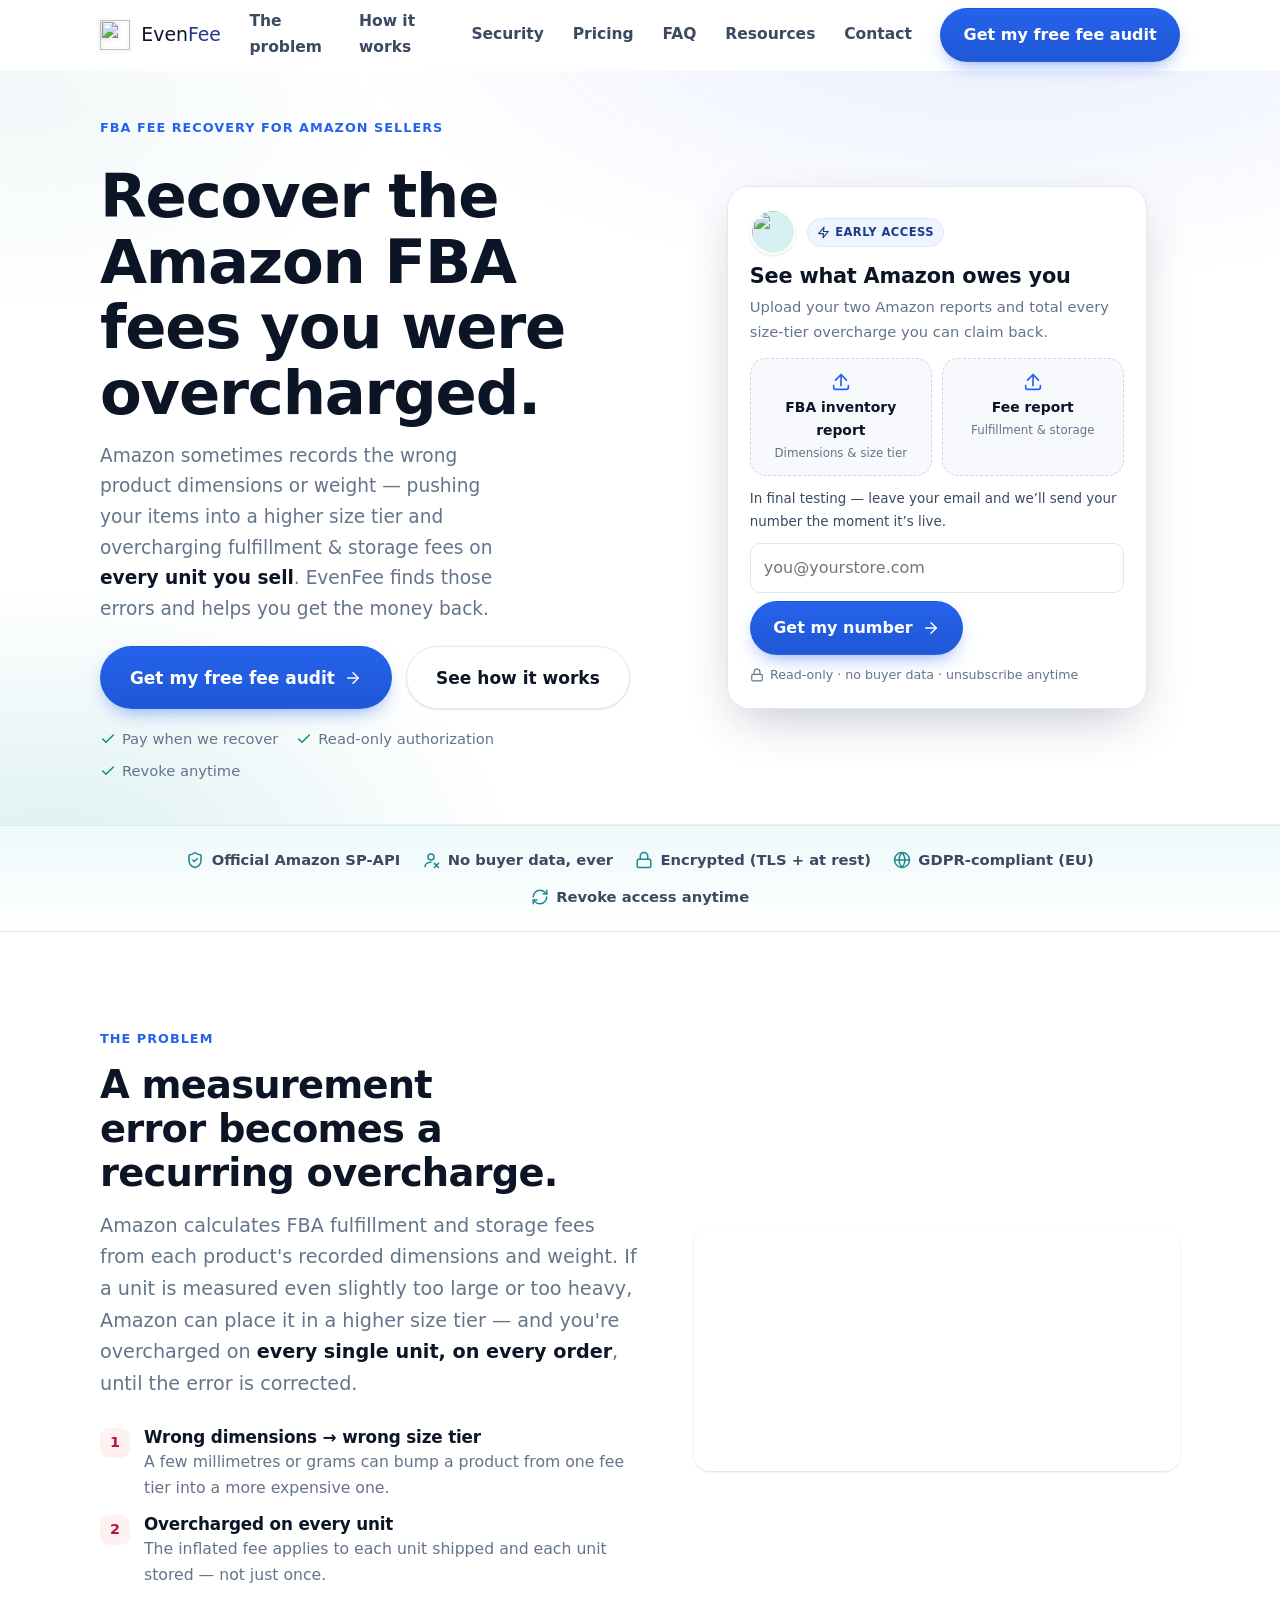
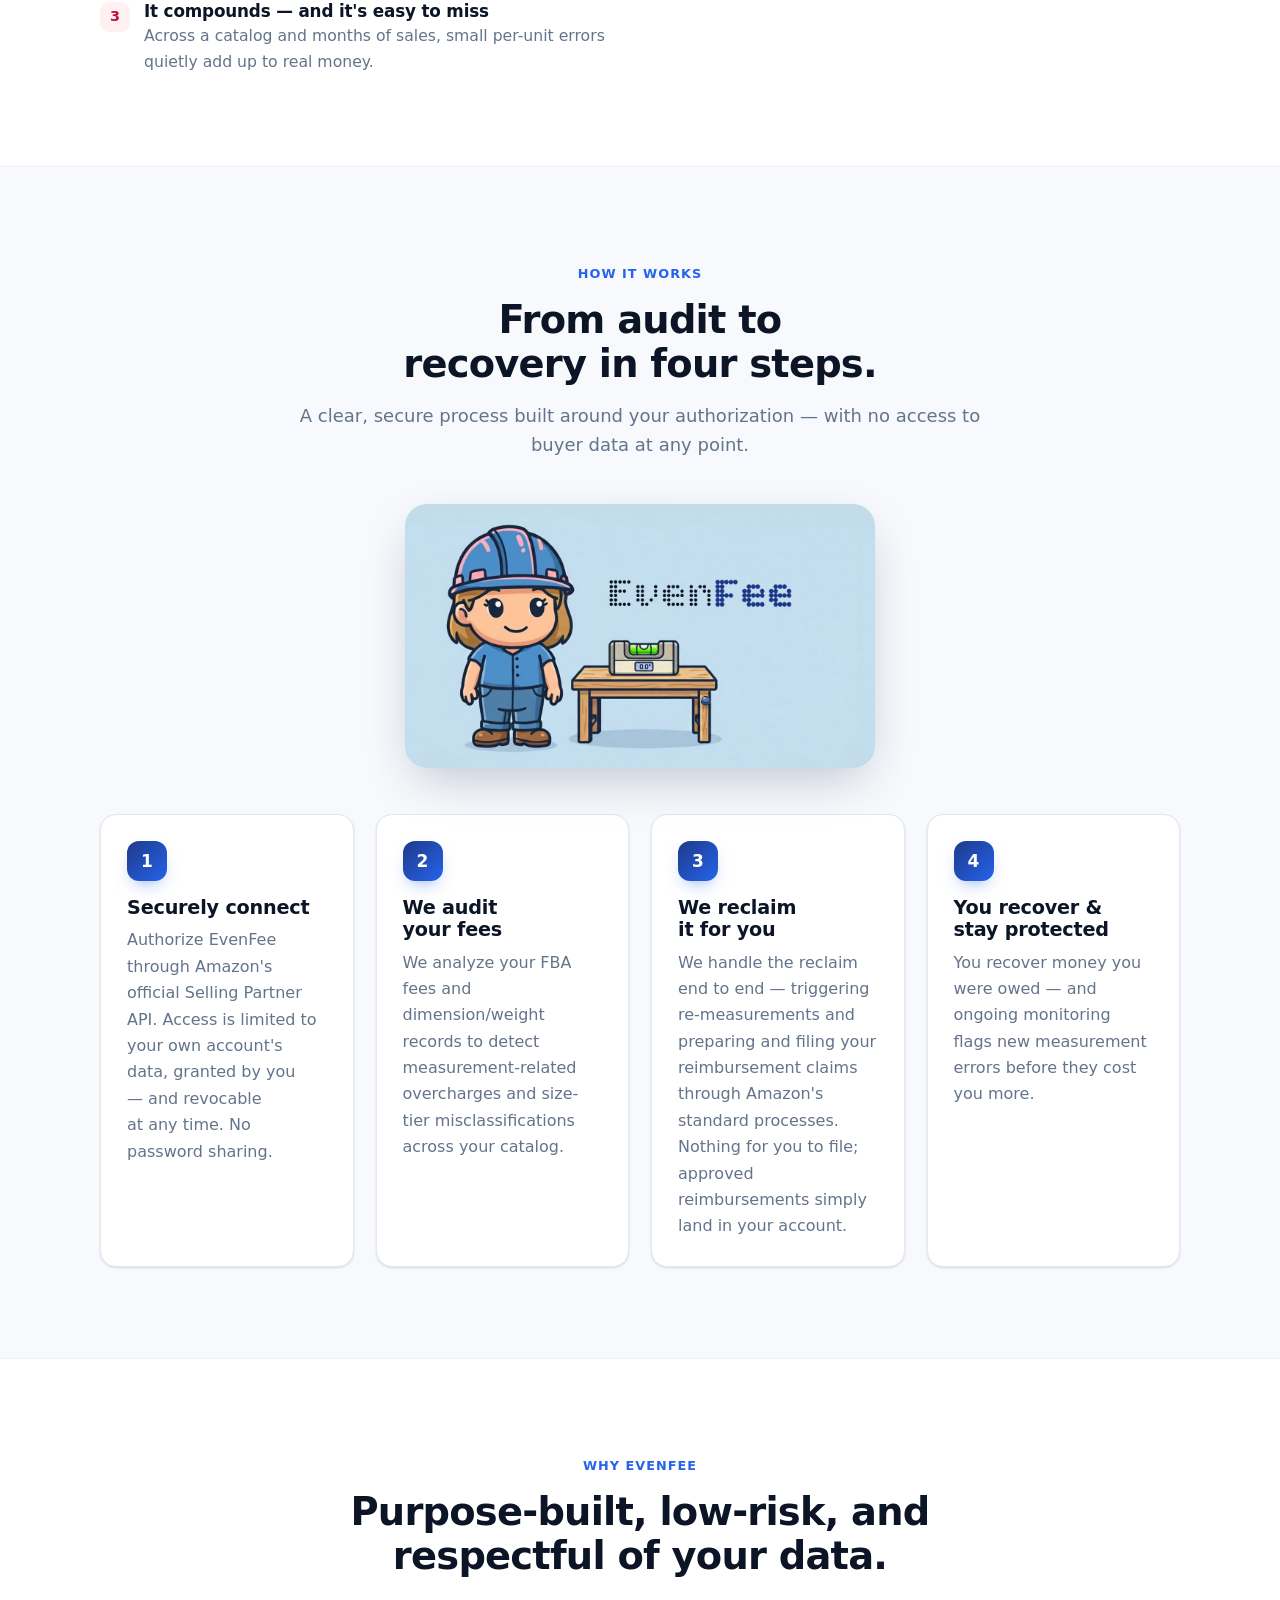
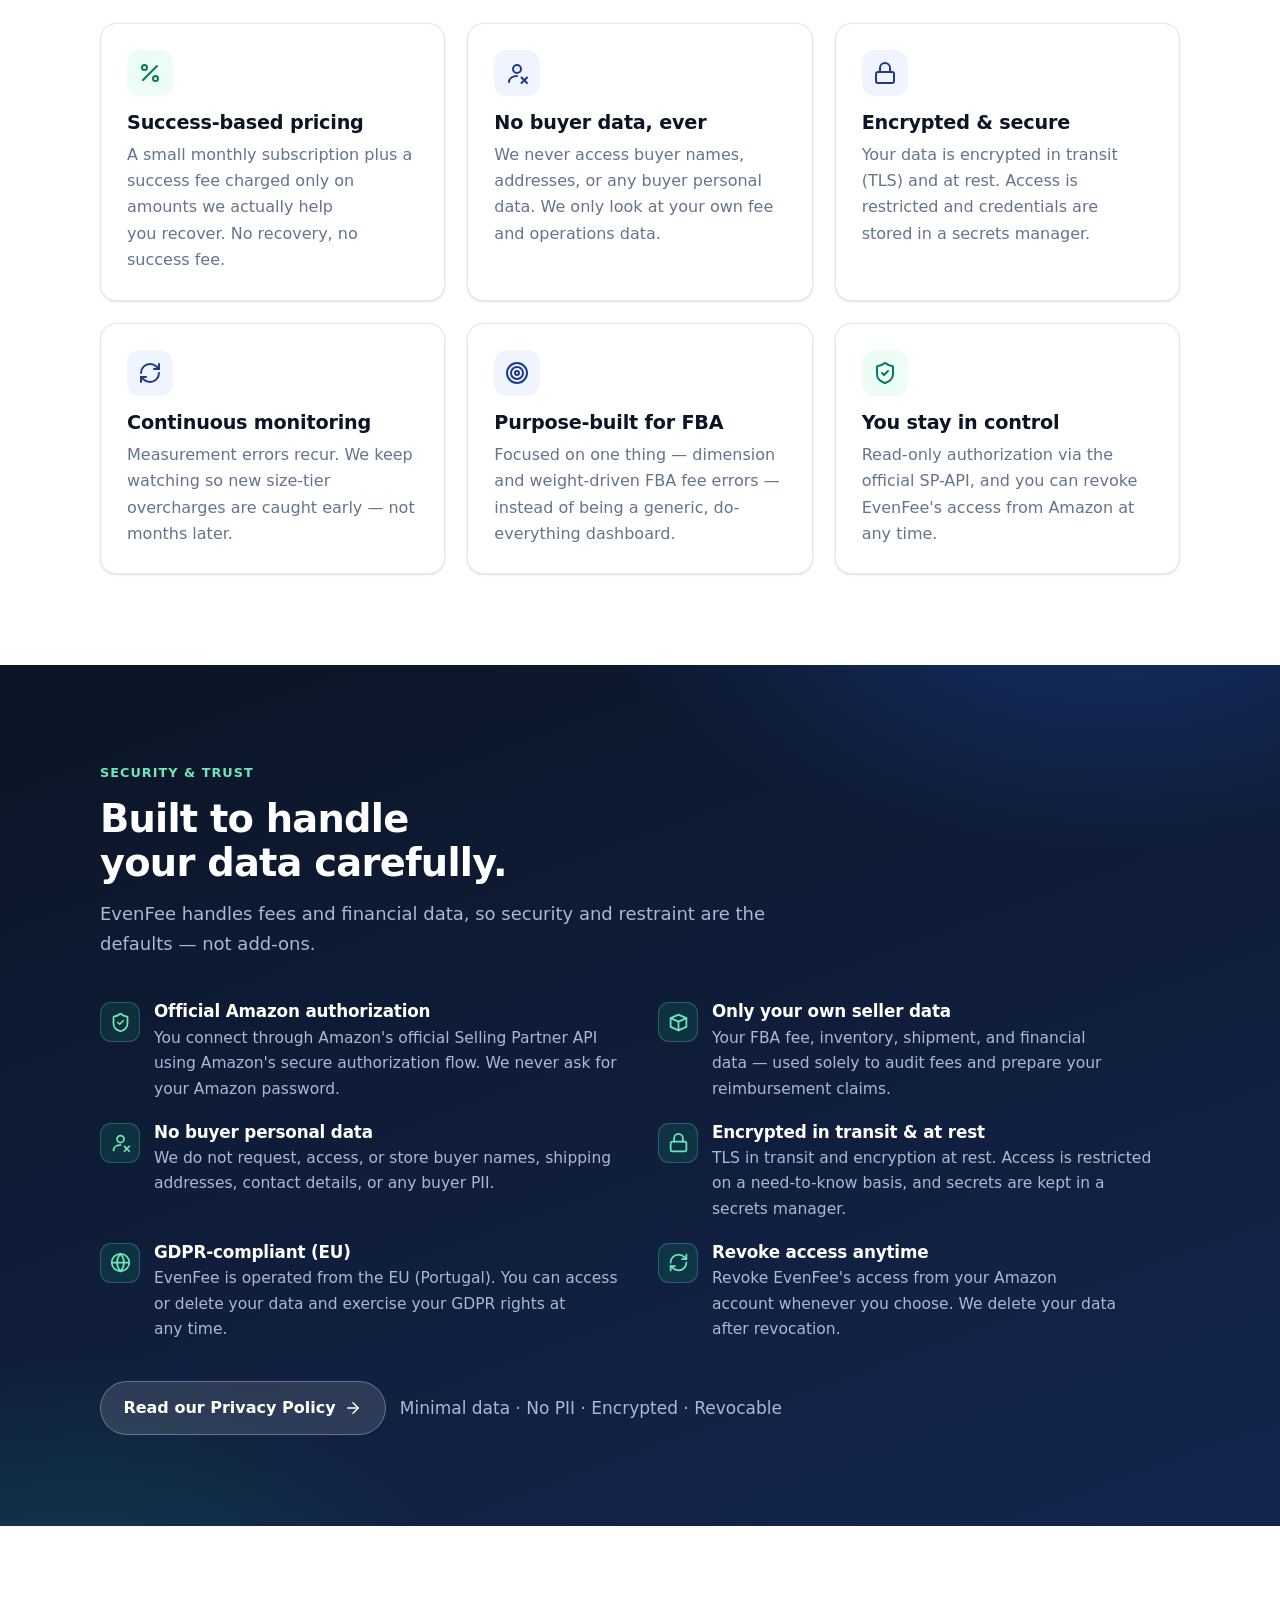
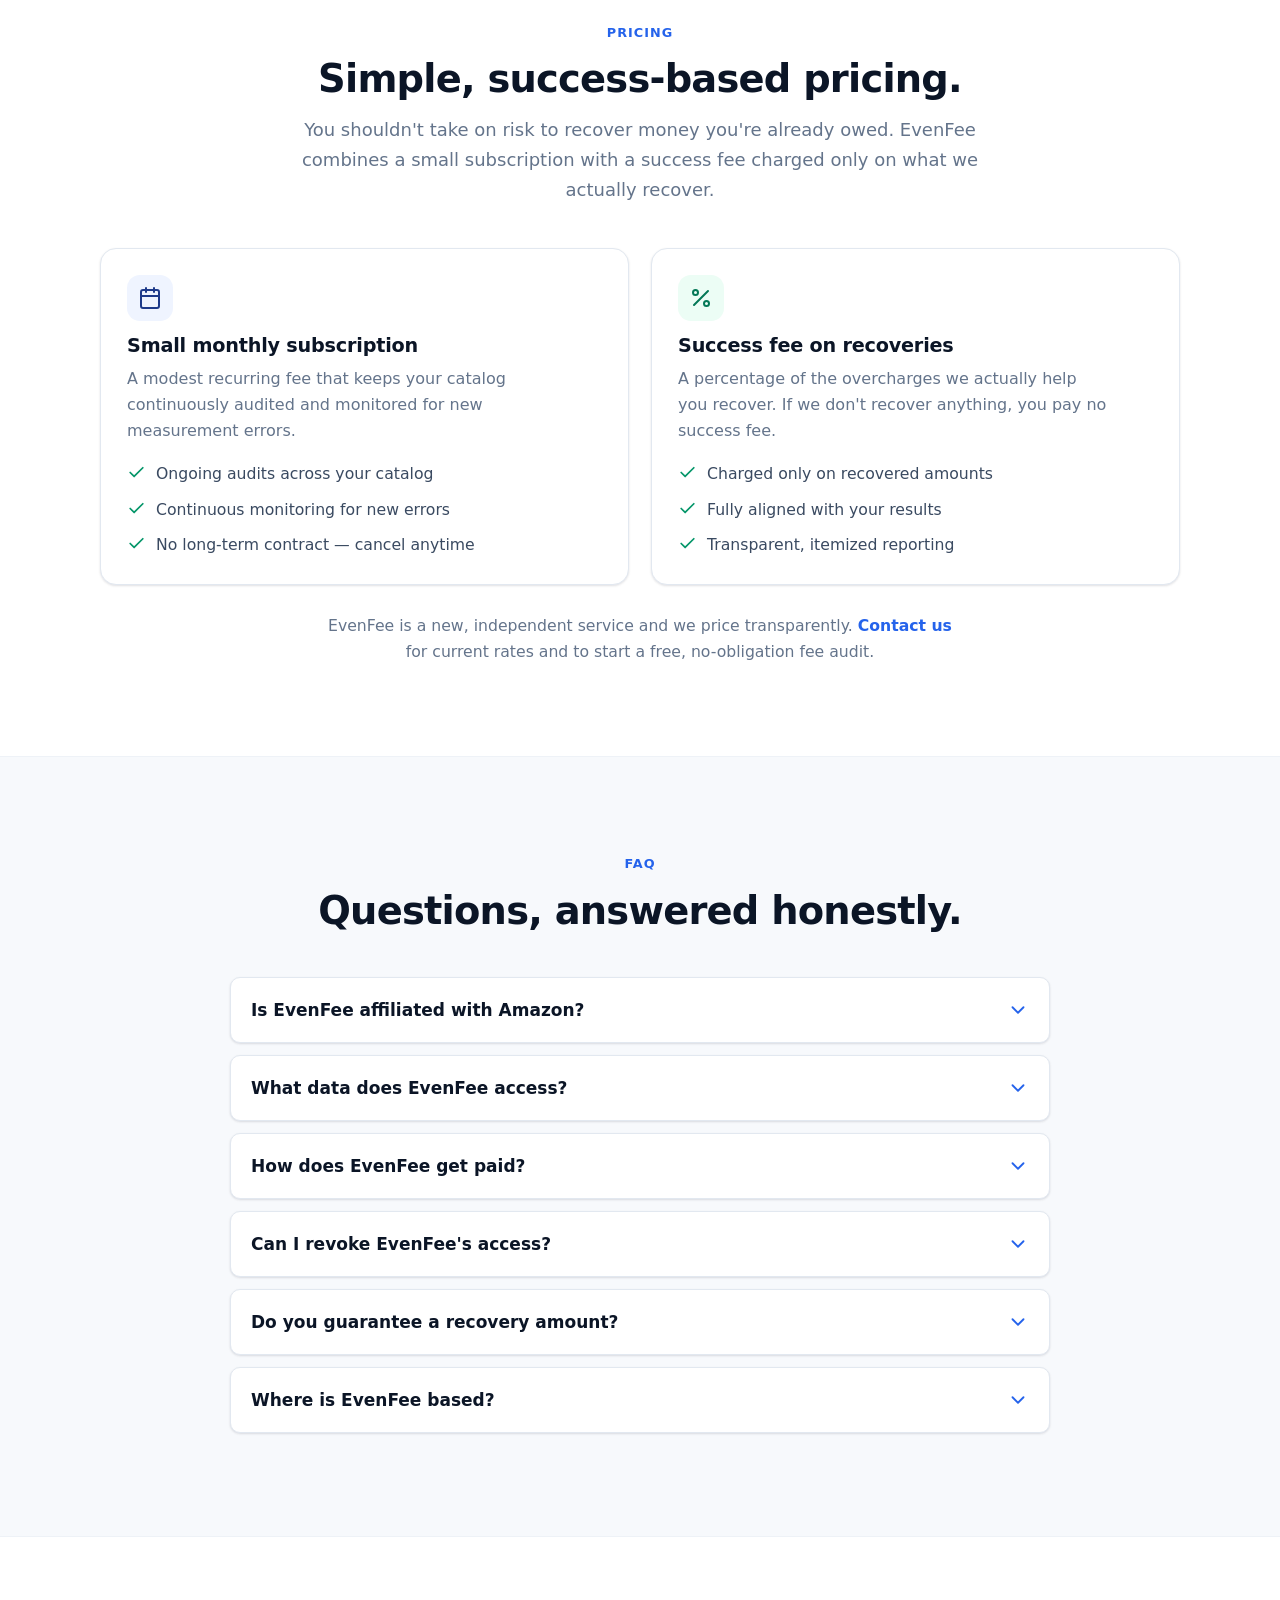
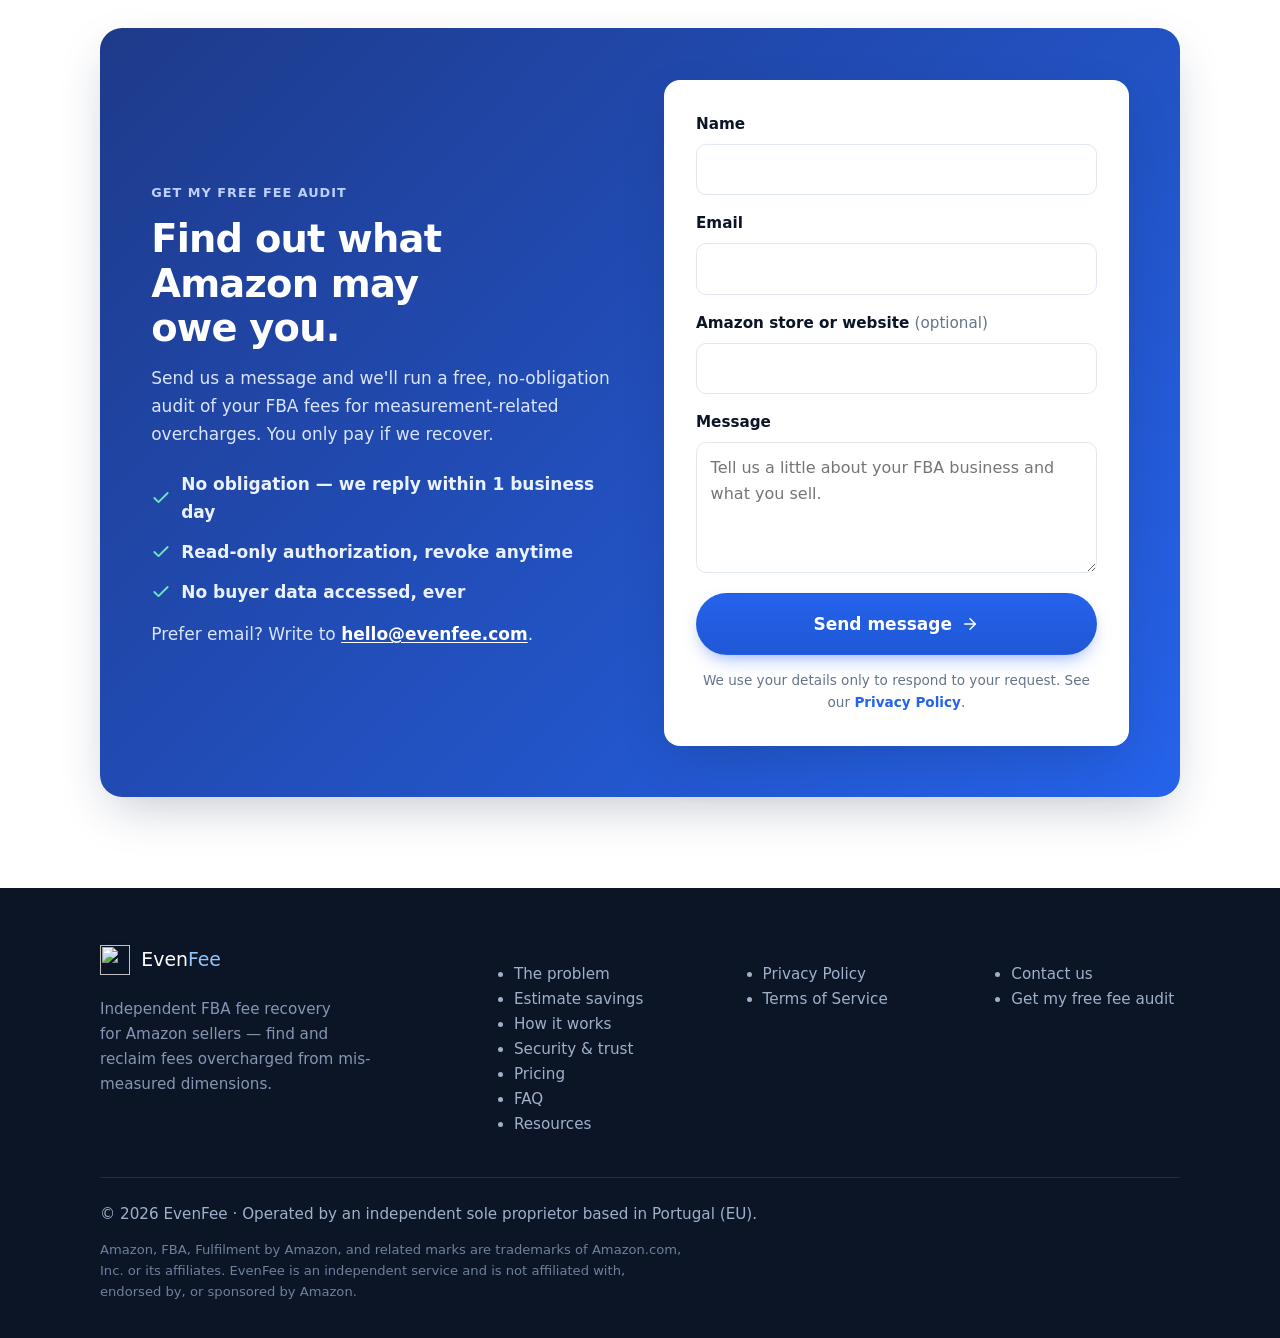
==== commit 6e9e2326: "Remove controls and black bars from dimension-measurement video - Remove 'controls' attribute to dis" ====
--- a/index.html
+++ b/index.html
@@ -268,7 +268,7 @@
           </div>
 
           <div class="problem__media">
-            <video width="100%" height="auto" controls style="border-radius: var(--radius); box-shadow: var(--shadow-sm); object-fit: cover; aspect-ratio: 16/9;">
+            <video class="problem__video" width="100%" height="auto" muted playsinline preload="metadata" style="border-radius: var(--radius); box-shadow: var(--shadow-sm); object-fit: cover; max-width: 100%;">
               <source src="assets/dimension-measurement.mp4" type="video/mp4">
               Your browser does not support the video tag.
             </video>
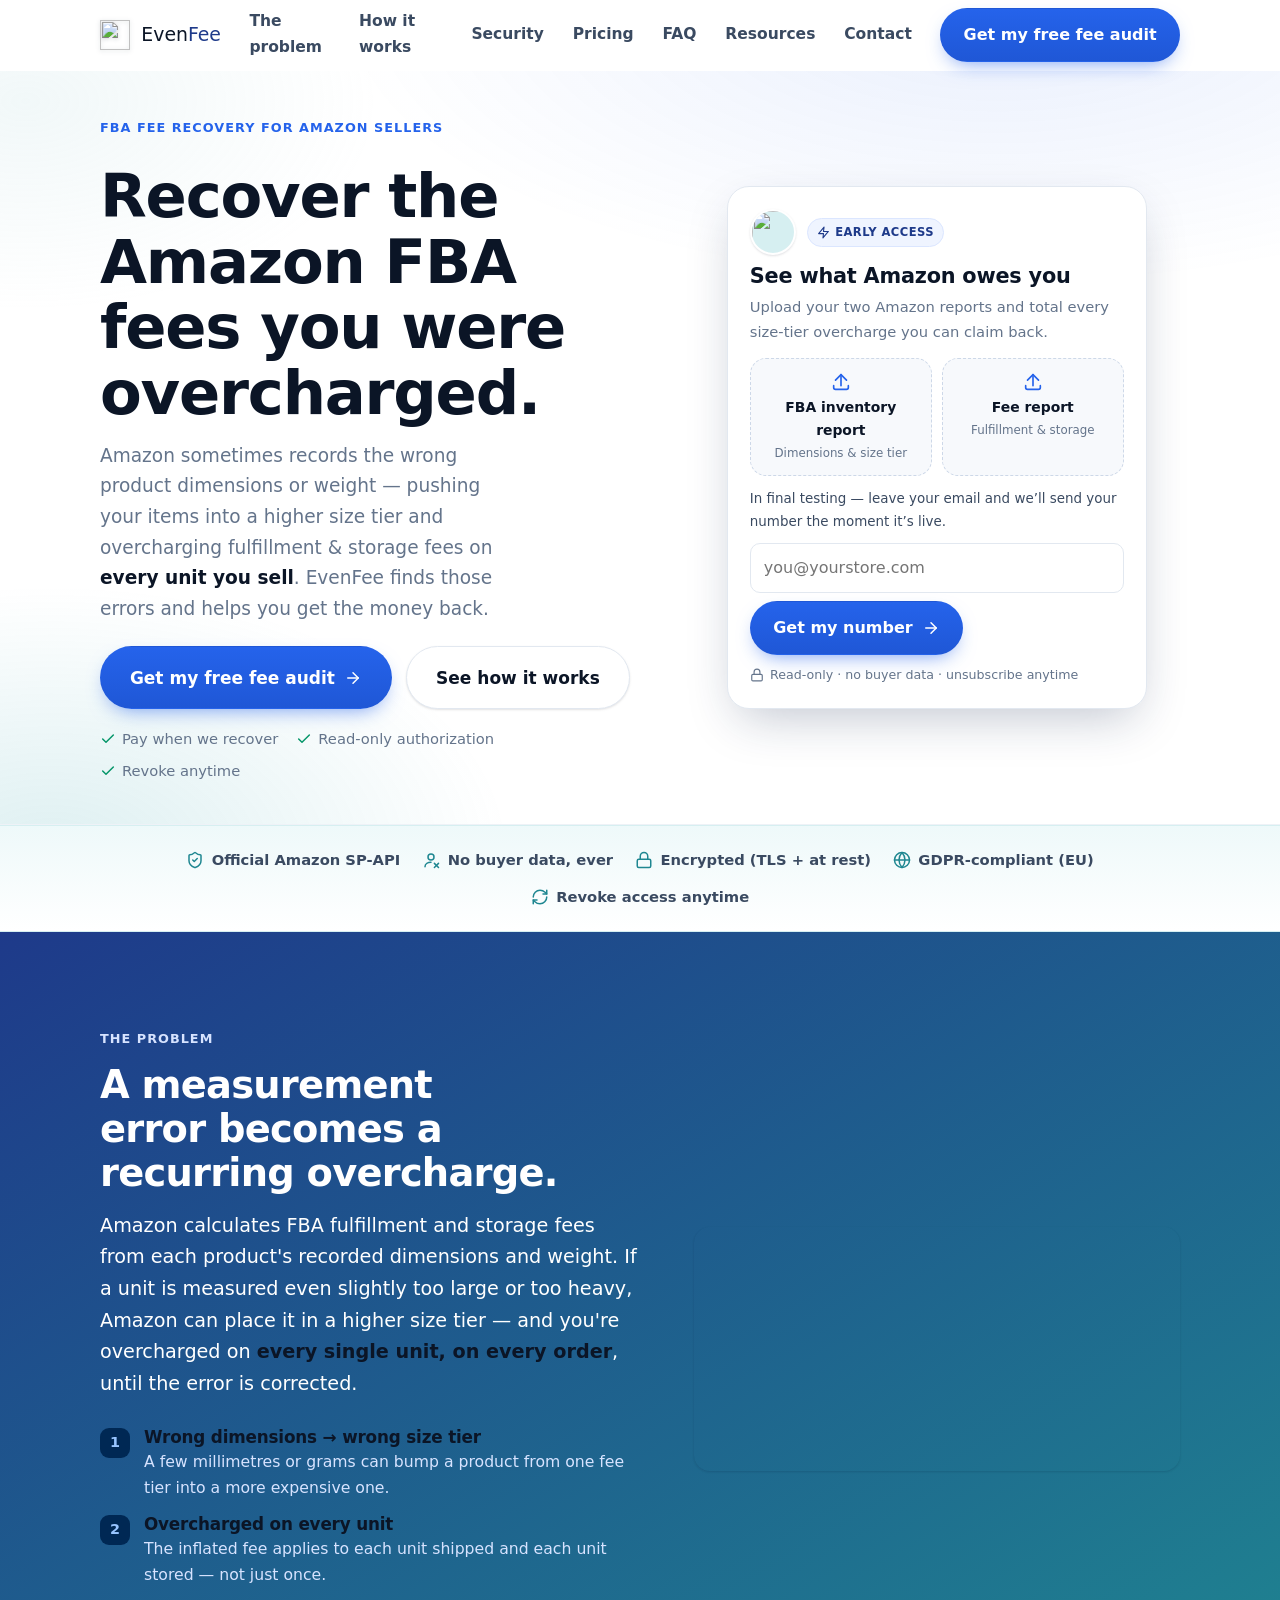
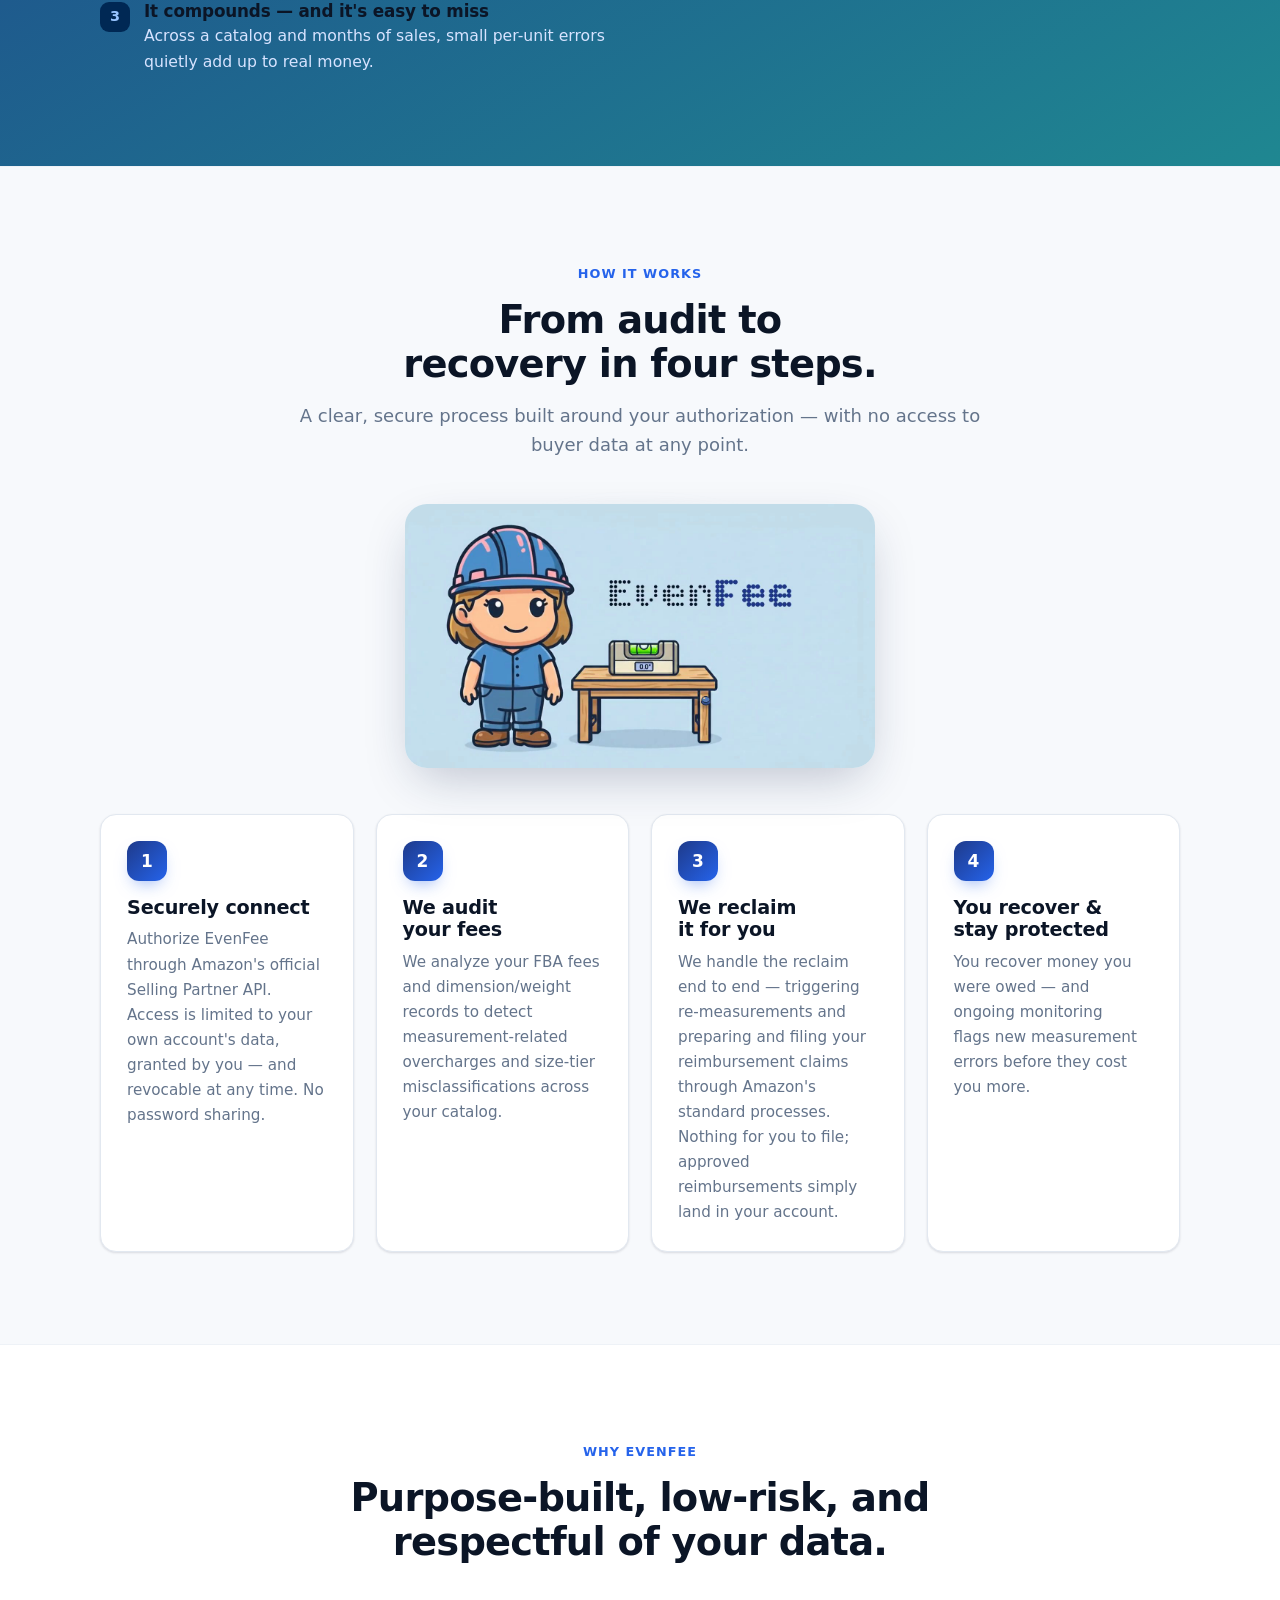
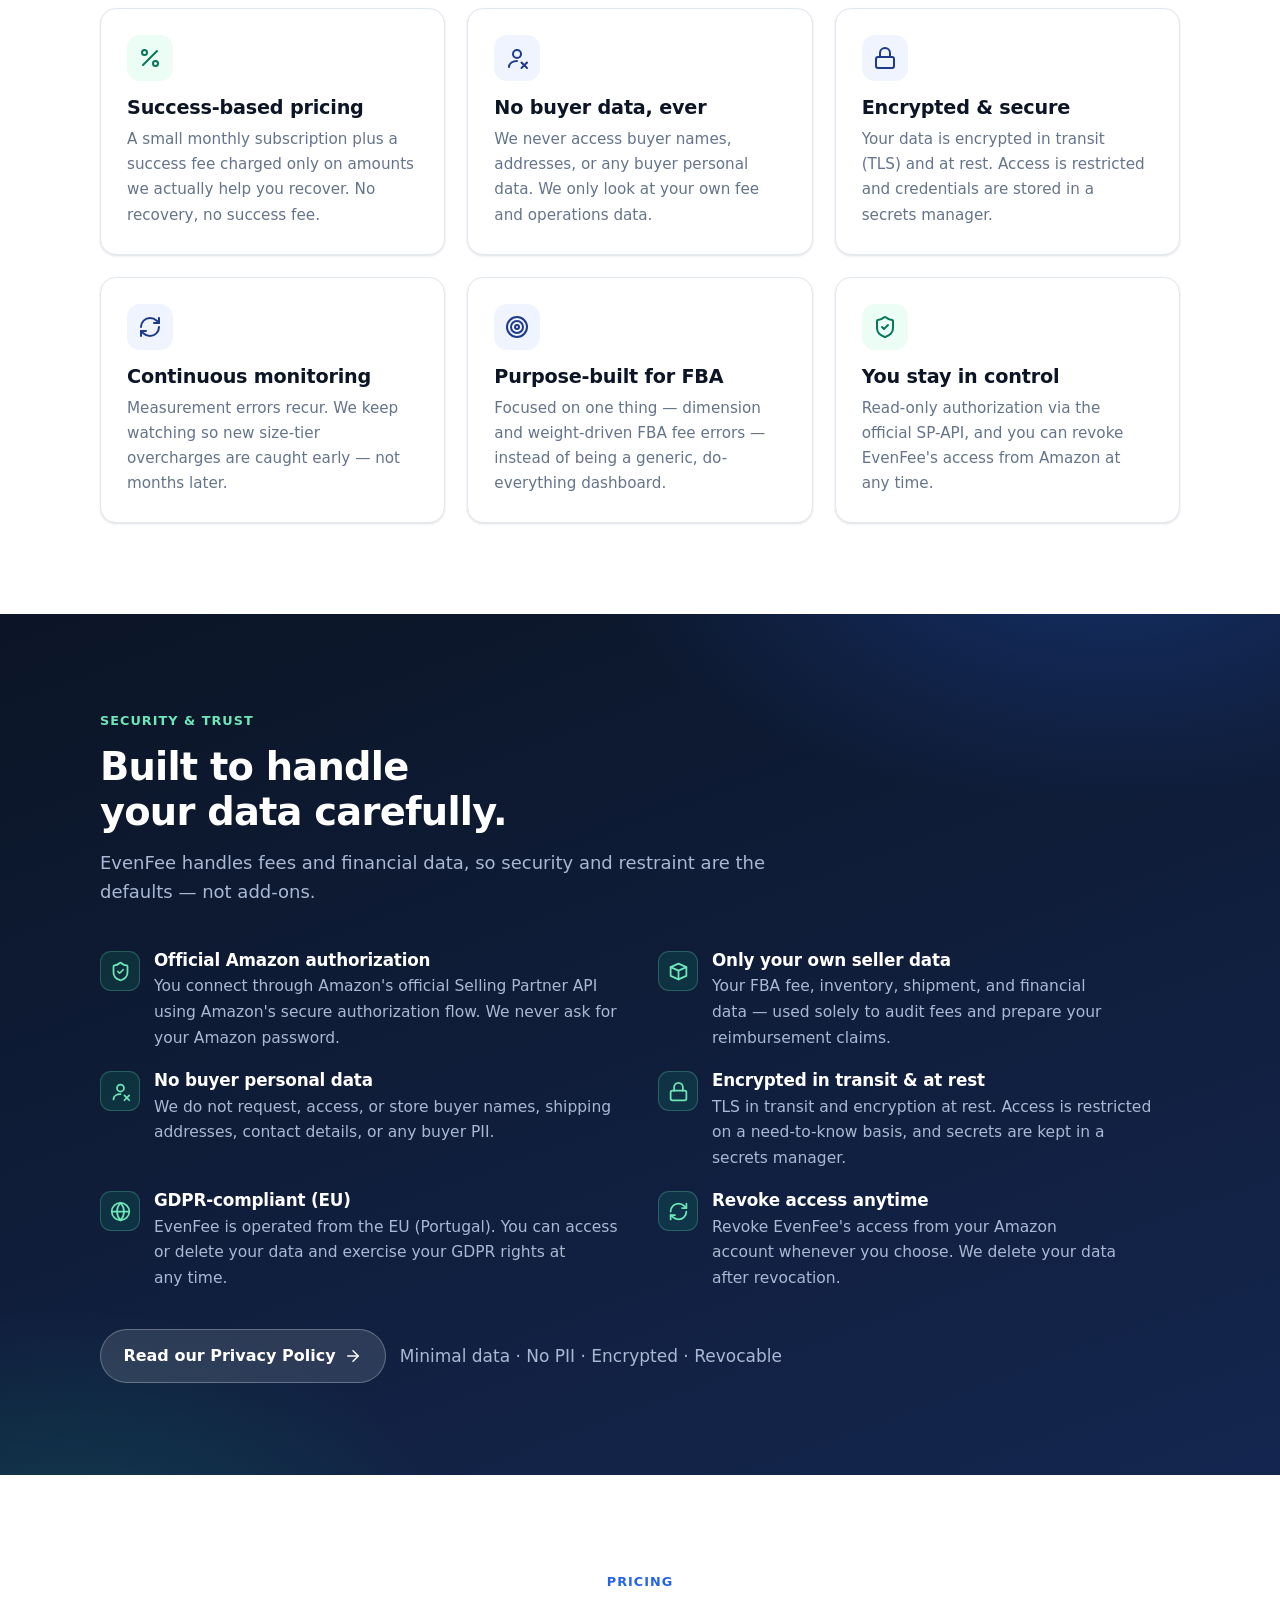
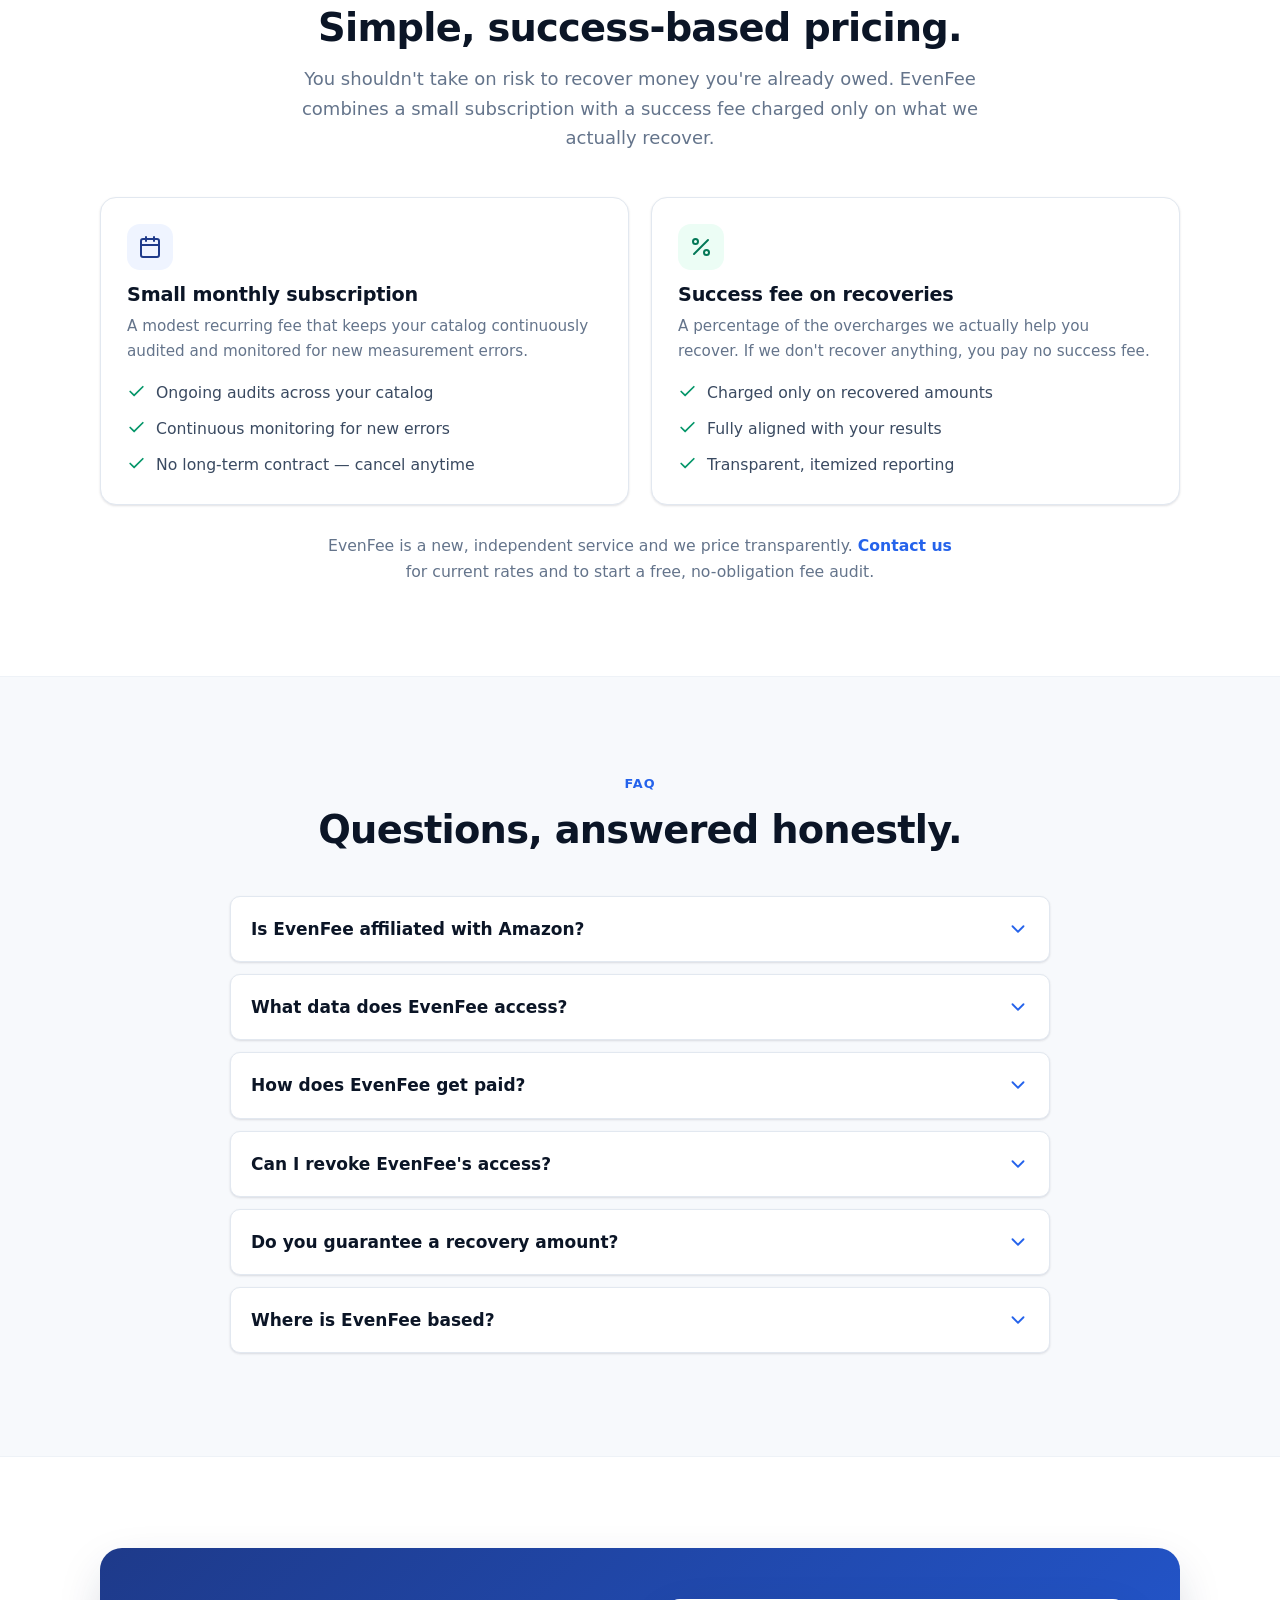
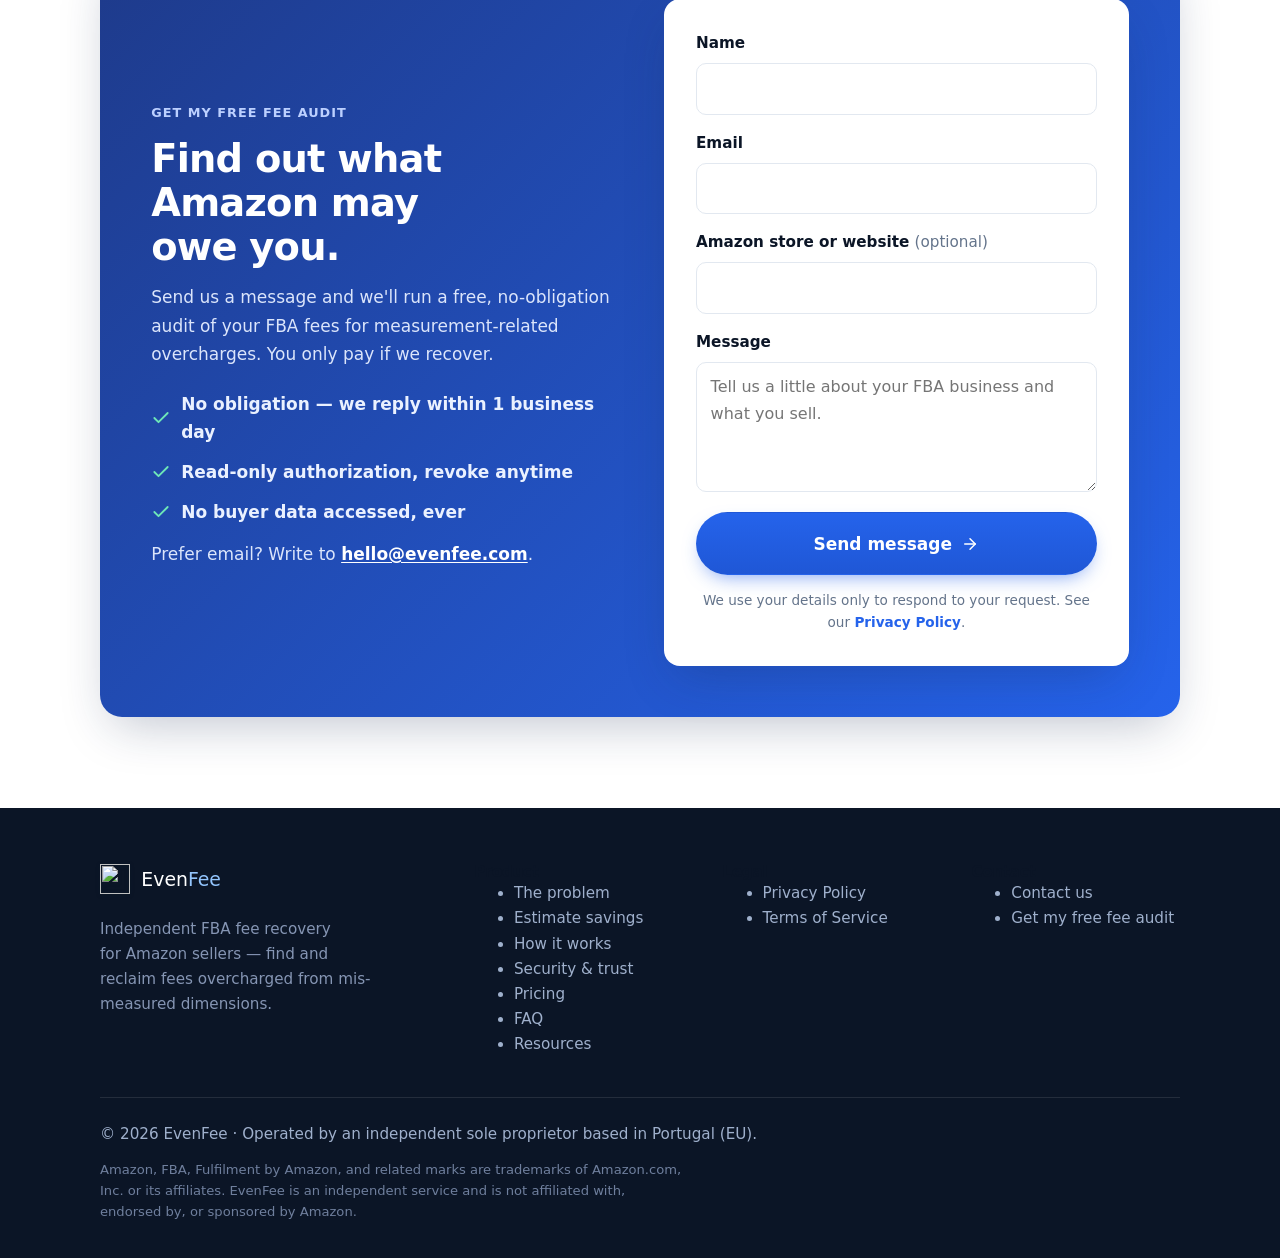
==== commit 41f871cd: "Merge pull request #42 from JeanCamposLabs/fix/crop-video-black-bars Crop baked-in black bars out of" ====
--- a/index.html
+++ b/index.html
@@ -268,7 +268,7 @@
           </div>
 
           <div class="problem__media">
-            <video class="problem__video" width="100%" height="auto" muted playsinline preload="metadata" style="border-radius: var(--radius); box-shadow: var(--shadow-sm); object-fit: cover; max-width: 100%;">
+            <video class="problem__video" width="100%" height="auto" muted playsinline preload="metadata" style="border-radius: var(--radius); box-shadow: var(--shadow-sm); display: block;">
               <source src="assets/dimension-measurement.mp4" type="video/mp4">
               Your browser does not support the video tag.
             </video>
--- a/assets/styles.css
+++ b/assets/styles.css
@@ -145,9 +145,11 @@
 
 .section { padding-block: clamp(56px, 4vw + 40px, 104px); }
 .section--soft { background: var(--soft); border-block: 1px solid var(--line-2); }
-/* Estimate section picks up the secondary teal so the savings moment stands apart. */
-.section--teal { background: linear-gradient(180deg, var(--teal-050), var(--soft)); border-block: 1px solid var(--teal-100); }
-.section--teal .eyebrow { color: var(--teal-700); }
+#problem { background: linear-gradient(150deg, var(--brand-700) 0%, var(--teal-600) 100%); border-block: none; color: #fff; }
+#problem h2, #problem .lead { color: #fff; }
+#problem .eyebrow { color: #d7e3ff; }
+#problem .problem__point p { color: #d7e3ff; }
+#problem .problem__point .num { background: #002854; color: #98c5ff; }
 
 .section__head { max-width: 720px; margin-bottom: 44px; }
 .section__head.center { margin-inline: auto; text-align: center; }
@@ -539,7 +541,7 @@
 }
 .card:hover { box-shadow: var(--shadow); transform: translateY(-2px); border-color: #d7e0ee; }
 .card h3 { margin-bottom: 8px; }
-.card p { color: var(--muted); font-size: 1rem; }
+.card p { color: var(--muted); font-size: 0.95rem; }
 
 .icon-box {
   display: inline-flex; align-items: center; justify-content: center;
@@ -561,6 +563,7 @@
 .problem__point h3 { font-size: 1.05rem; }
 .problem__point p { color: var(--muted); font-size: .98rem; margin-top: 2px; }
 .problem__media { display: flex; align-items: center; justify-content: center; }
+.problem__video { width: 100%; height: auto; }
 
 @media (min-width: 940px) {
   .split { display: grid; grid-template-columns: 1.05fr .95fr; gap: 56px; align-items: center; }
@@ -771,36 +774,6 @@
 /* ----- Contact email fallback --------------------------------------------- */
 .contact__email { margin-top: 18px; color: #c7d3e8; }
 .contact__email a { color: #fff; font-weight: 600; text-decoration: underline; text-underline-offset: 2px; }
-
-/* ----- Recovery estimator -------------------------------------------------- */
-.estimator { display: grid; gap: 20px; max-width: 940px; margin: 34px auto 0; }
-@media (min-width: 820px) { .estimator { grid-template-columns: 1.05fr .95fr; gap: 26px; align-items: stretch; } }
-.estimator__controls {
-  display: grid; gap: 16px; align-content: start;
-  background: var(--surface); border: 1px solid var(--line);
-  border-radius: var(--radius); padding: 22px; box-shadow: var(--shadow-sm);
-}
-.field { display: grid; gap: 6px; }
-.field label { font-size: .92rem; font-weight: 600; color: var(--ink); }
-.field input {
-  width: 100%; padding: 12px 14px; font-size: 1.05rem;
-  border: 1px solid var(--line); border-radius: var(--radius-sm);
-  background: #fff; color: var(--ink);
-}
-.field input:focus-visible { outline: none; box-shadow: var(--ring); border-color: var(--brand-500); }
-.field__money { position: relative; display: flex; align-items: center; }
-.field__money span { position: absolute; left: 14px; color: var(--muted); font-weight: 600; pointer-events: none; }
-.field__money input { padding-left: 28px; }
-.estimator__result {
-  display: flex; flex-direction: column; justify-content: center; gap: 6px; text-align: center;
-  background: linear-gradient(150deg, var(--brand-700) 0%, var(--teal-600) 100%);
-  color: #fff; border-radius: var(--radius); padding: 30px 26px; box-shadow: var(--shadow);
-}
-.estimator__label { font-size: .82rem; letter-spacing: .06em; text-transform: uppercase; color: #bcd0ff; }
-.estimator__value { font-size: clamp(2.4rem, 1.5rem + 3vw, 3.4rem); font-weight: 800; line-height: 1.05; letter-spacing: -0.02em; }
-.estimator__sub { color: #d7e3ff; font-size: 1rem; }
-.estimator__result .btn { margin-top: 18px; }
-.estimator__disclaimer { color: #aebfe0; font-size: .8rem; margin-top: 6px; }
 
 /* ----- Brand mascot clip (in "How it works") ------------------------------- */
 .mascot-clip {
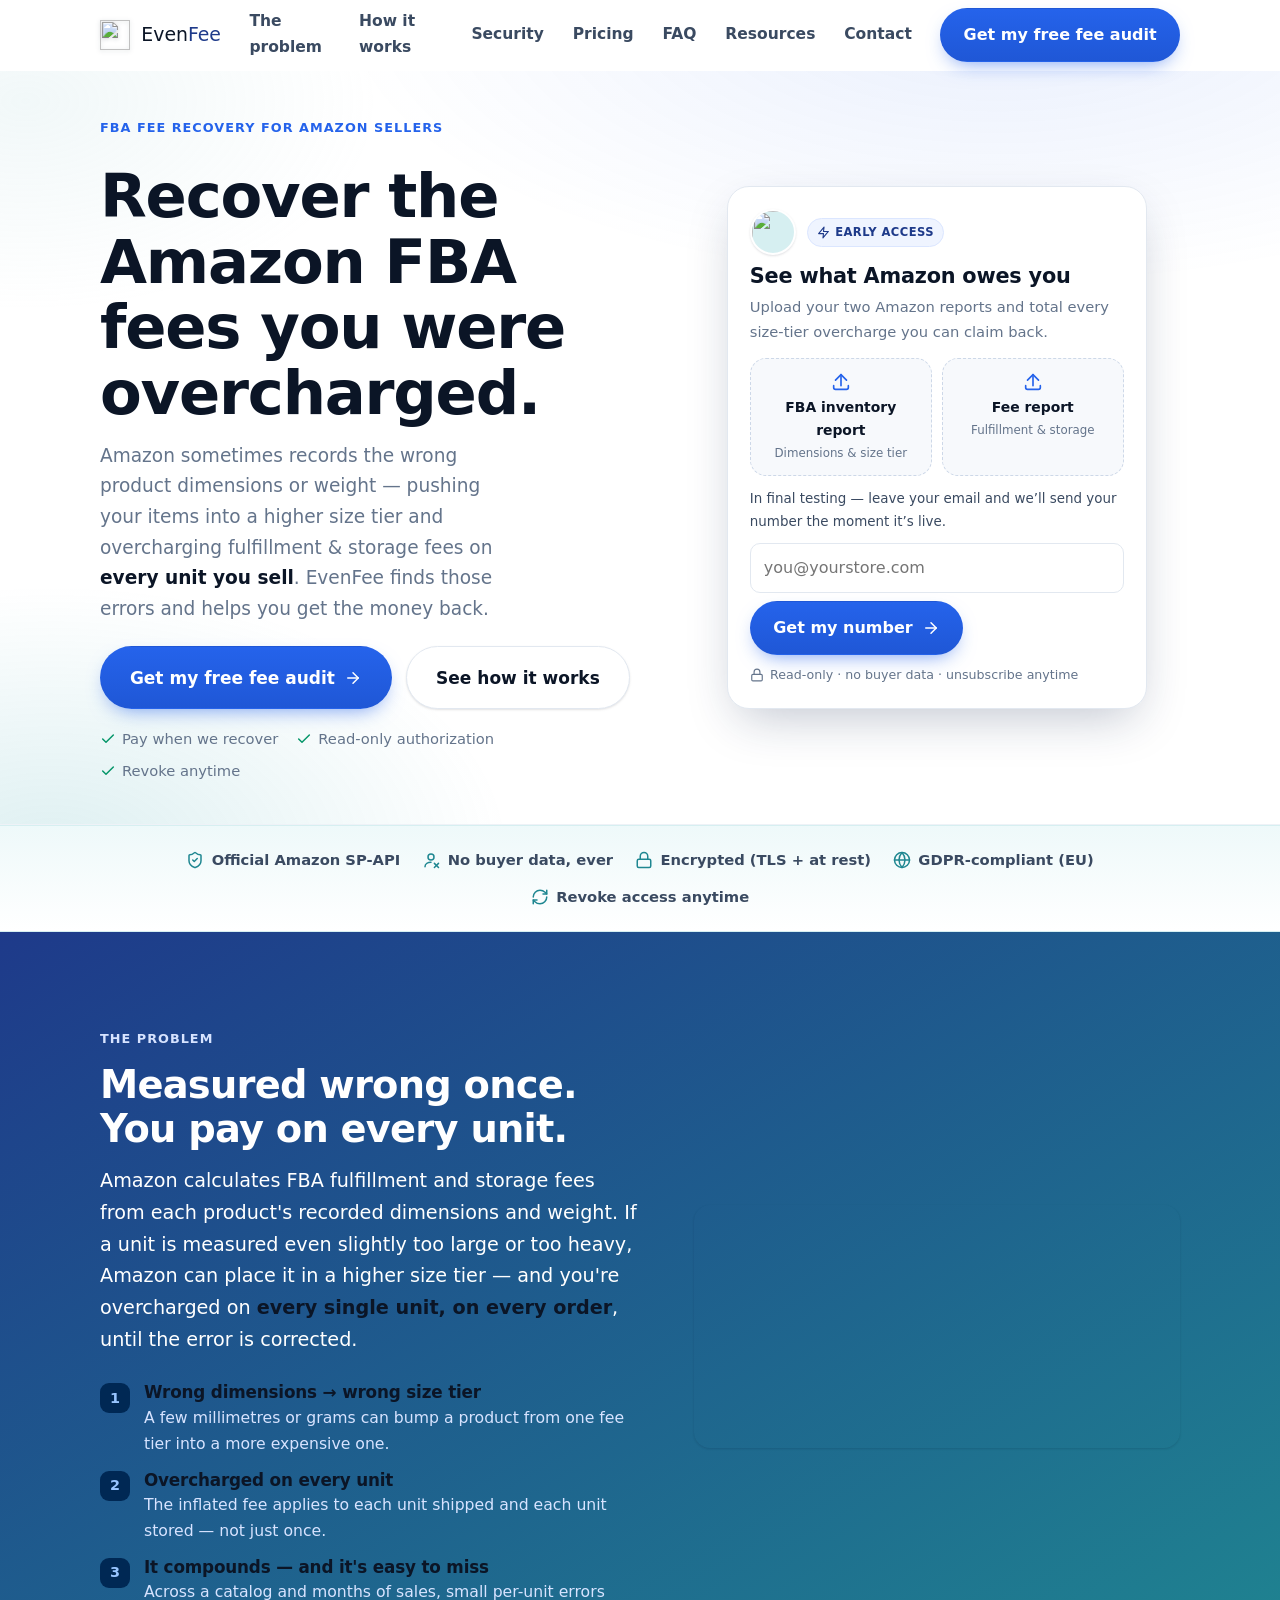
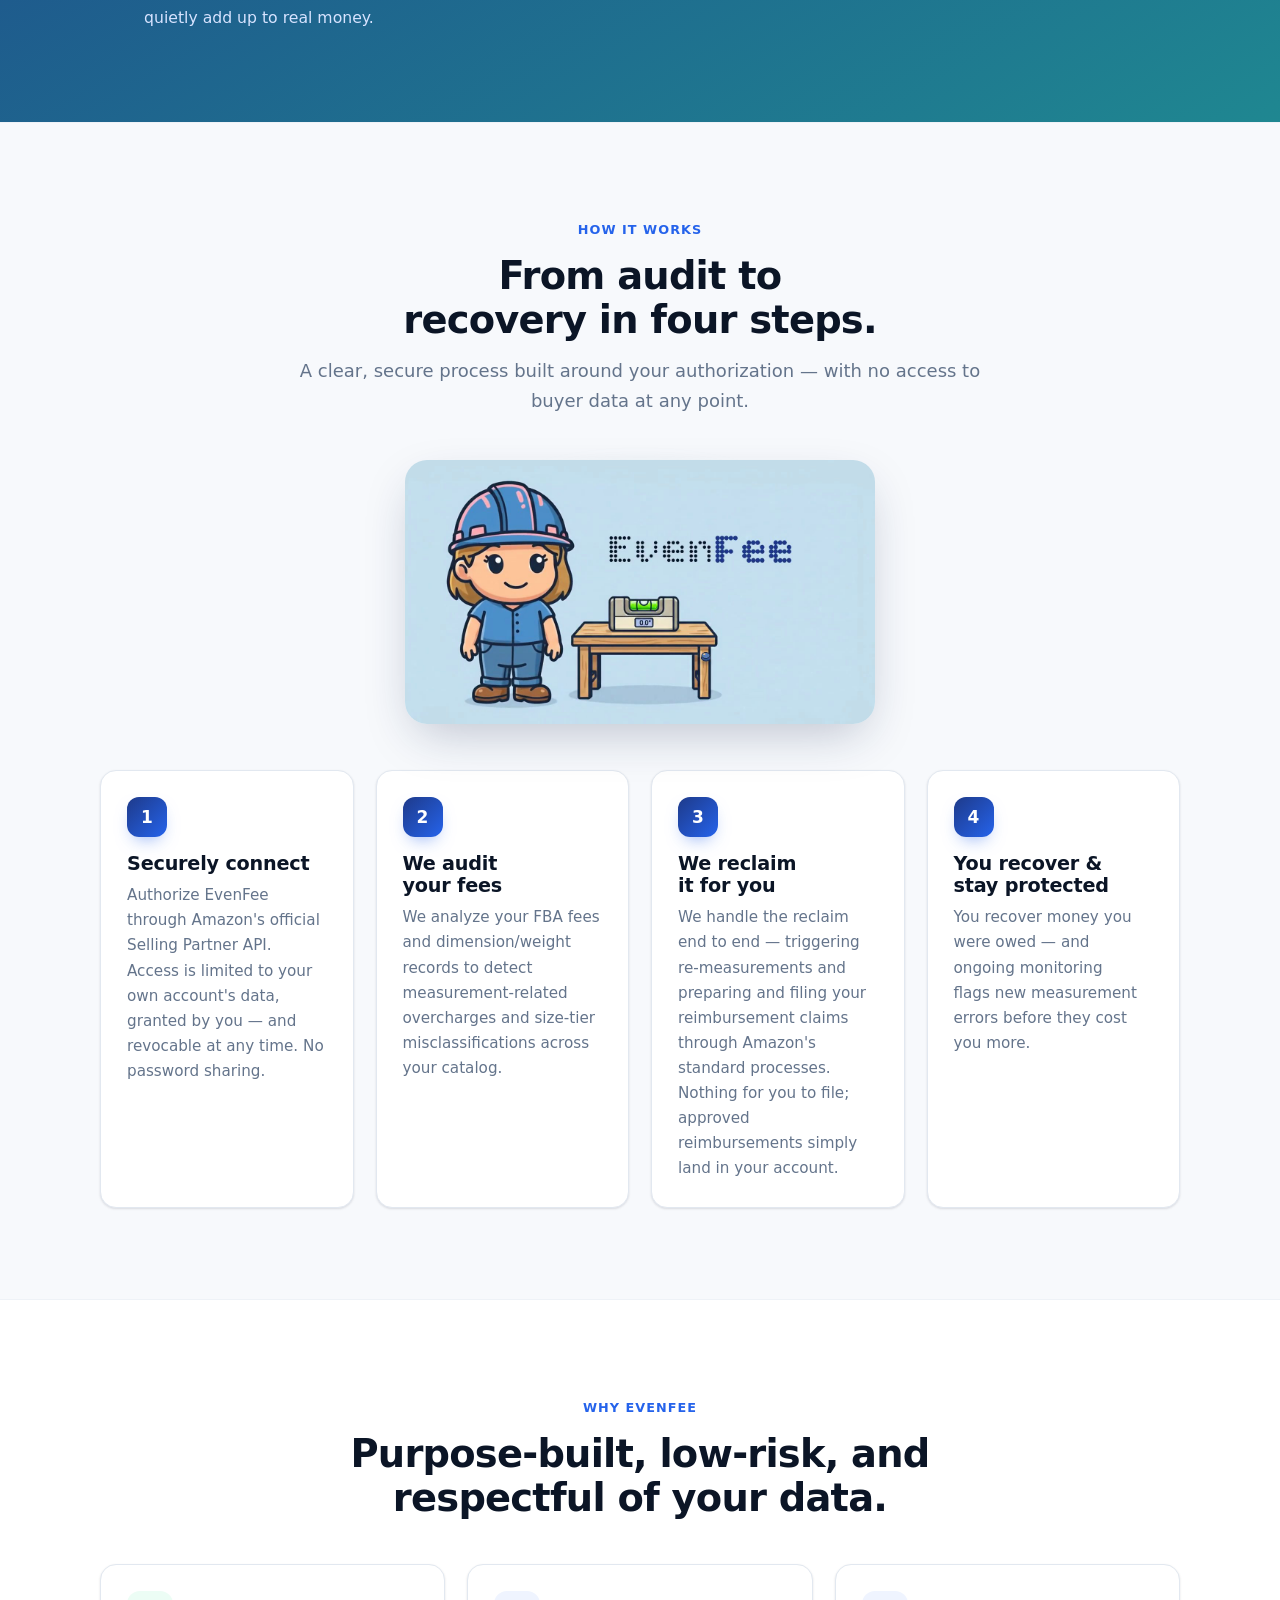
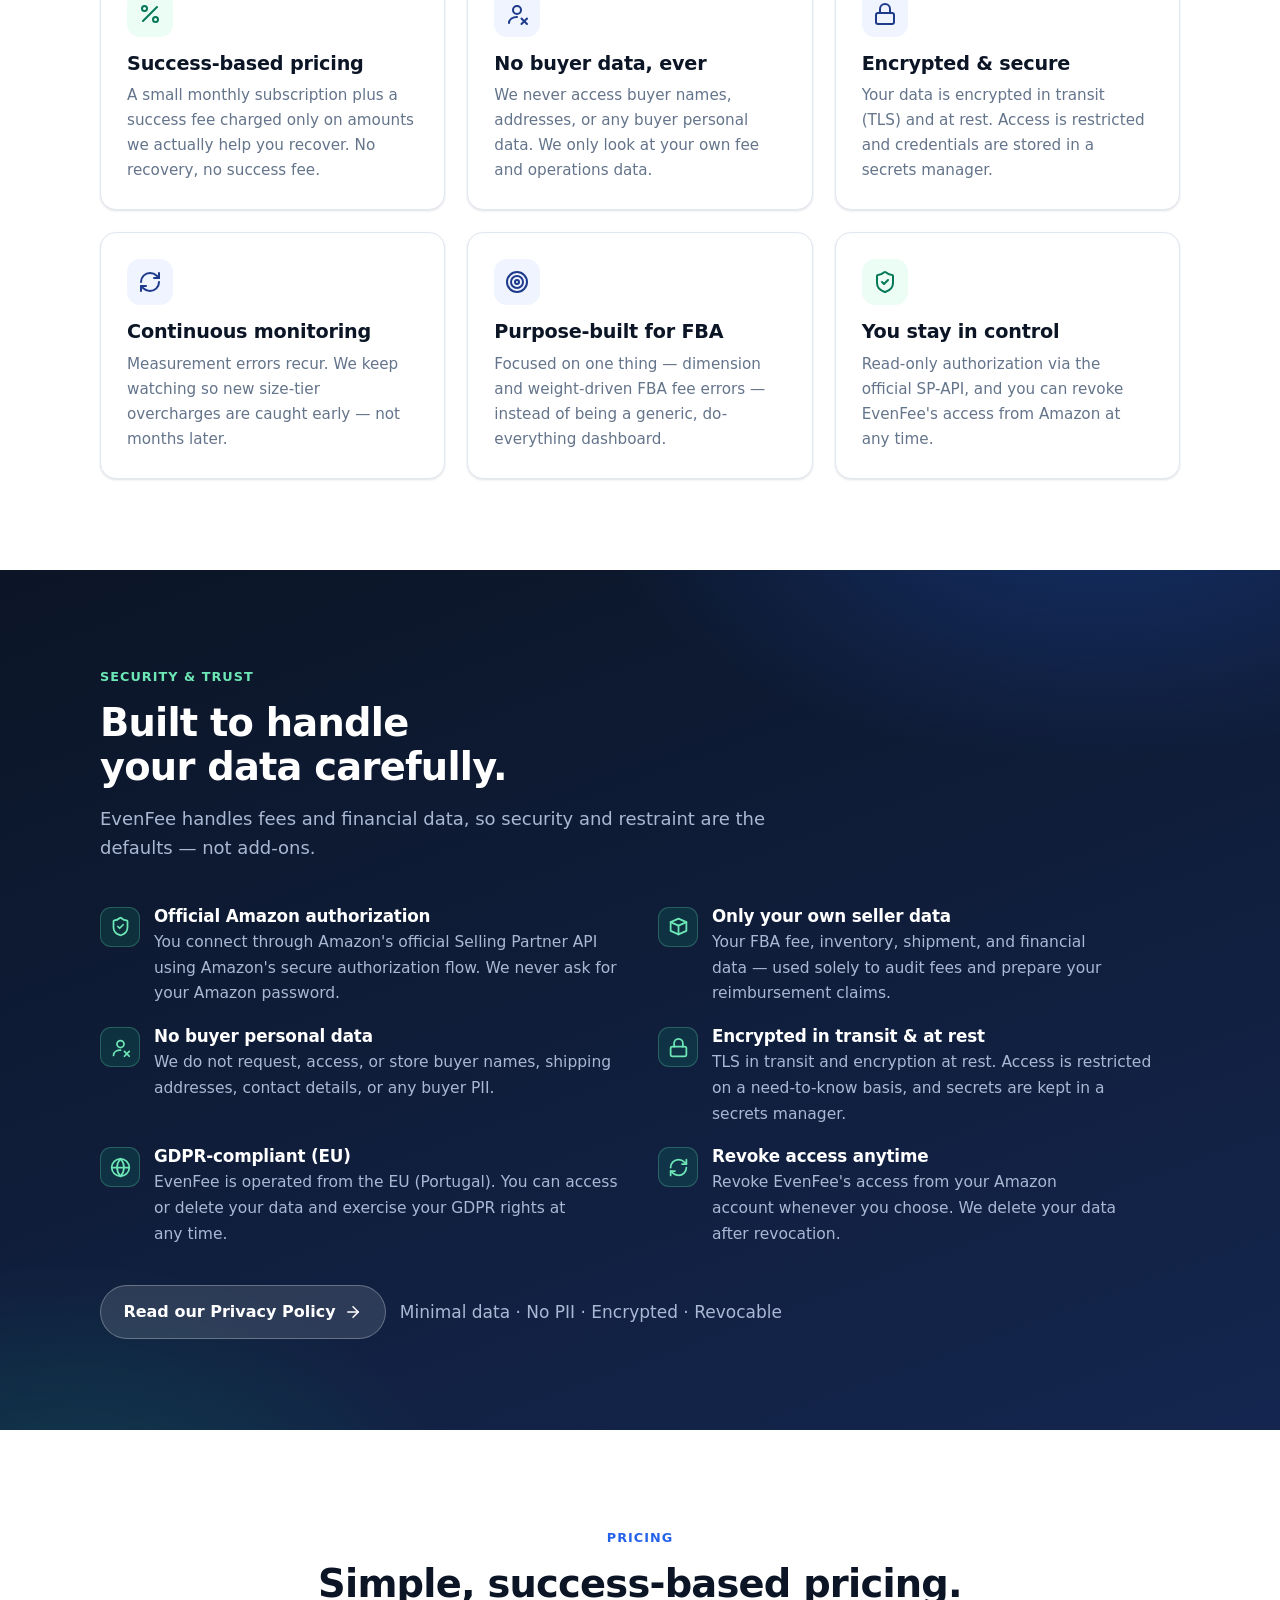
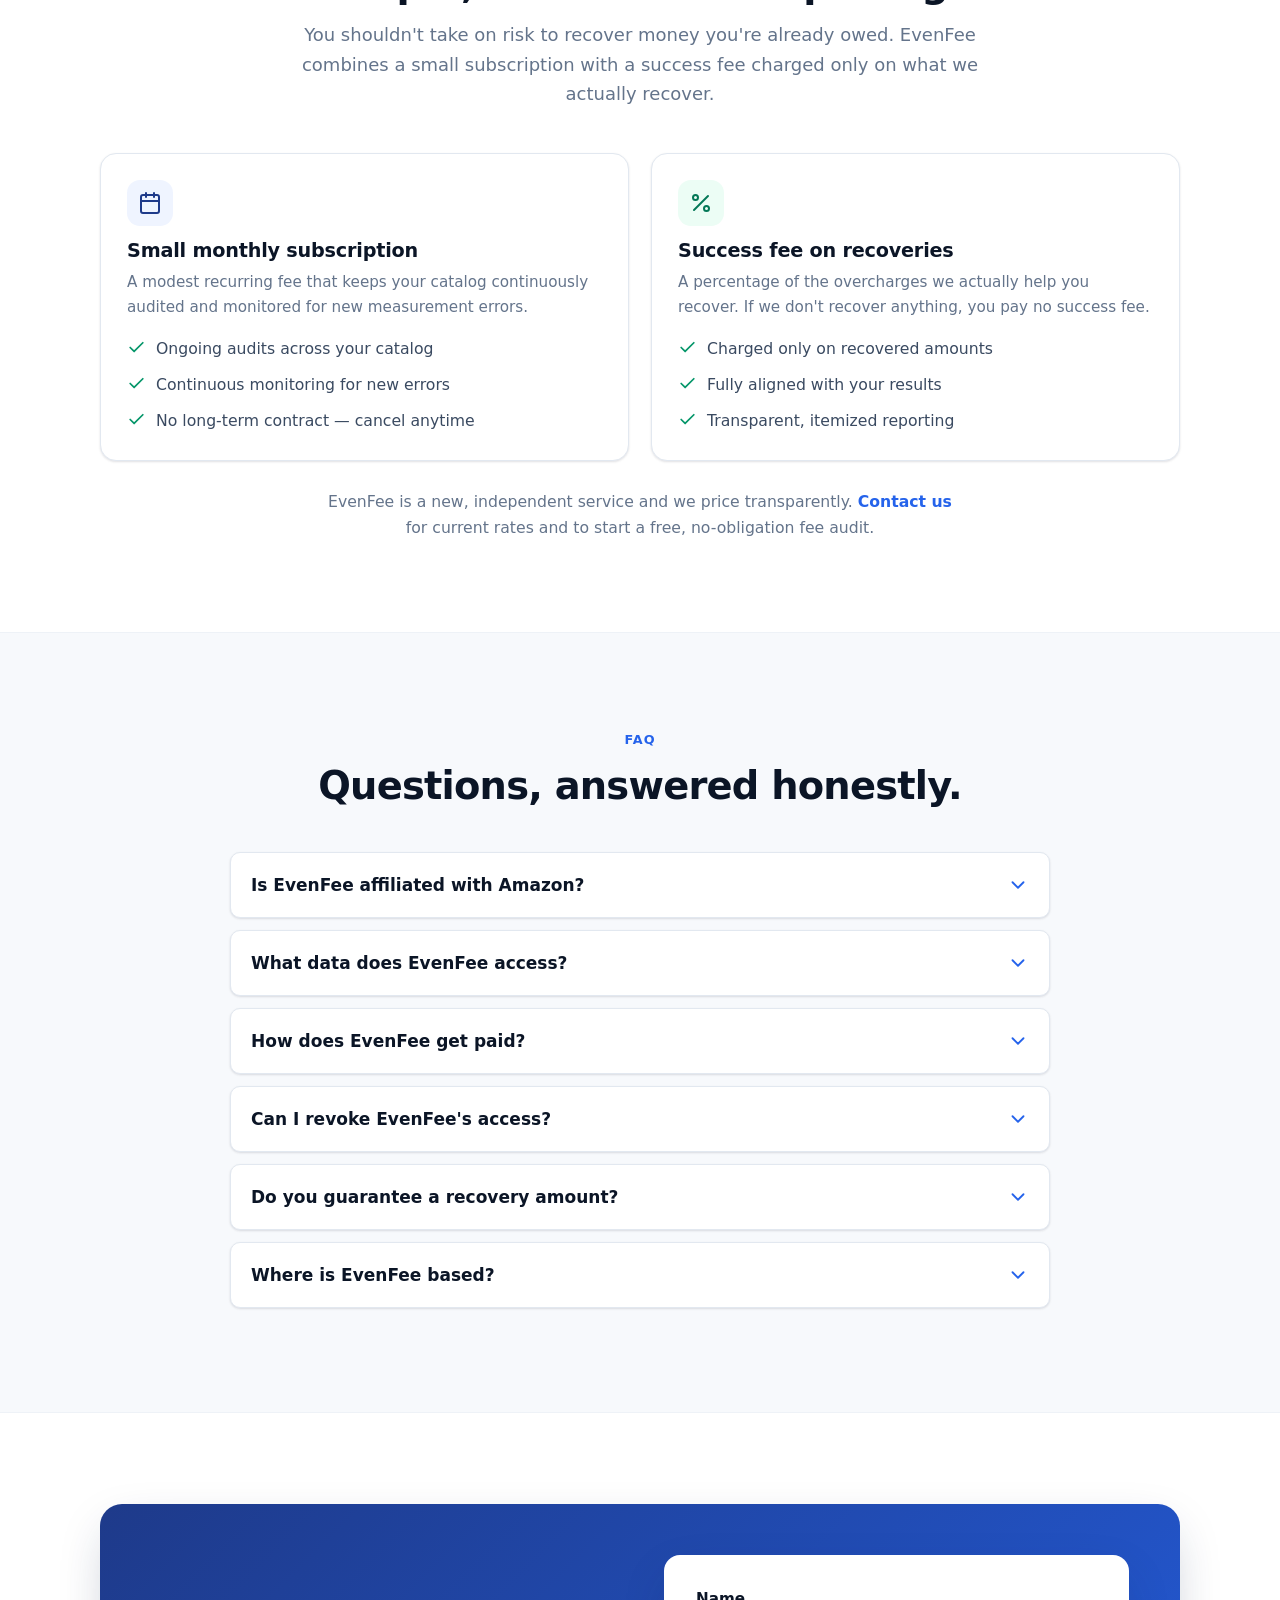
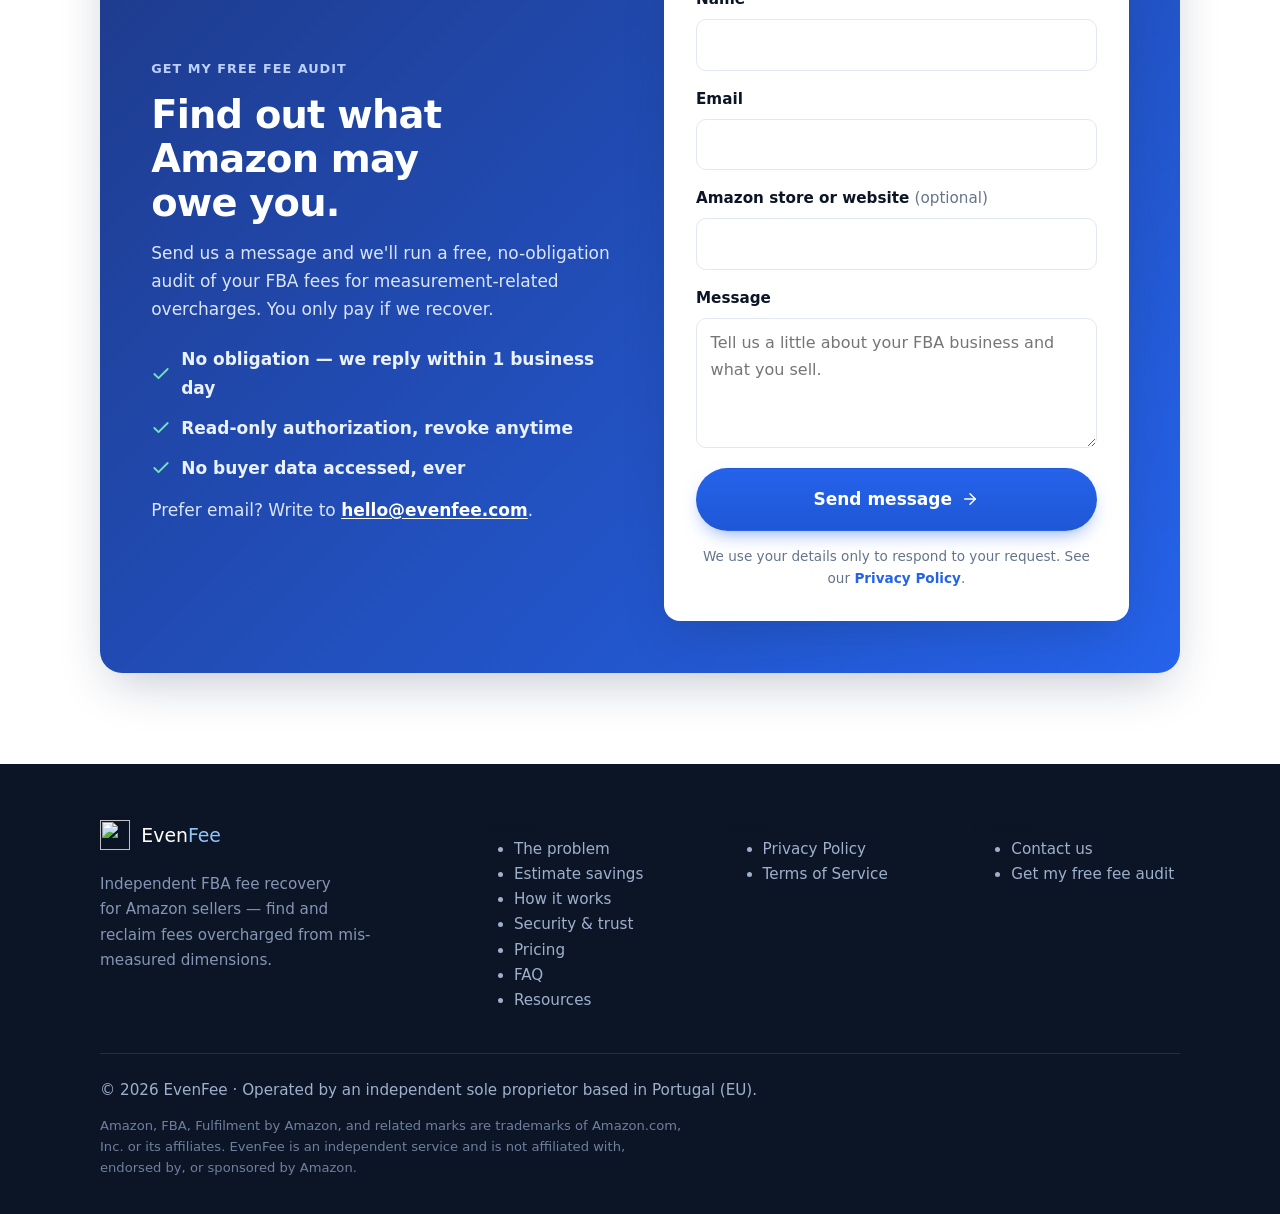
==== commit fea1d90c: "Sharpen Problem headline to the one-error/every-unit contrast "A measurement error becomes a recurri" ====
--- a/index.html
+++ b/index.html
@@ -249,7 +249,7 @@
         <div class="split">
           <div>
             <span class="eyebrow">The problem</span>
-            <h2>A measurement error becomes a recurring overcharge.</h2>
+            <h2>Measured wrong once. You pay on every unit.</h2>
             <p class="lead" style="margin-top:14px">Amazon calculates FBA fulfillment and storage fees from each product's recorded dimensions and weight. If a unit is measured even slightly too large or too heavy, Amazon can place it in a higher size tier — and you're overcharged on <strong>every single unit, on every order</strong>, until the error is corrected.</p>
             <div class="problem__points">
               <div class="problem__point">
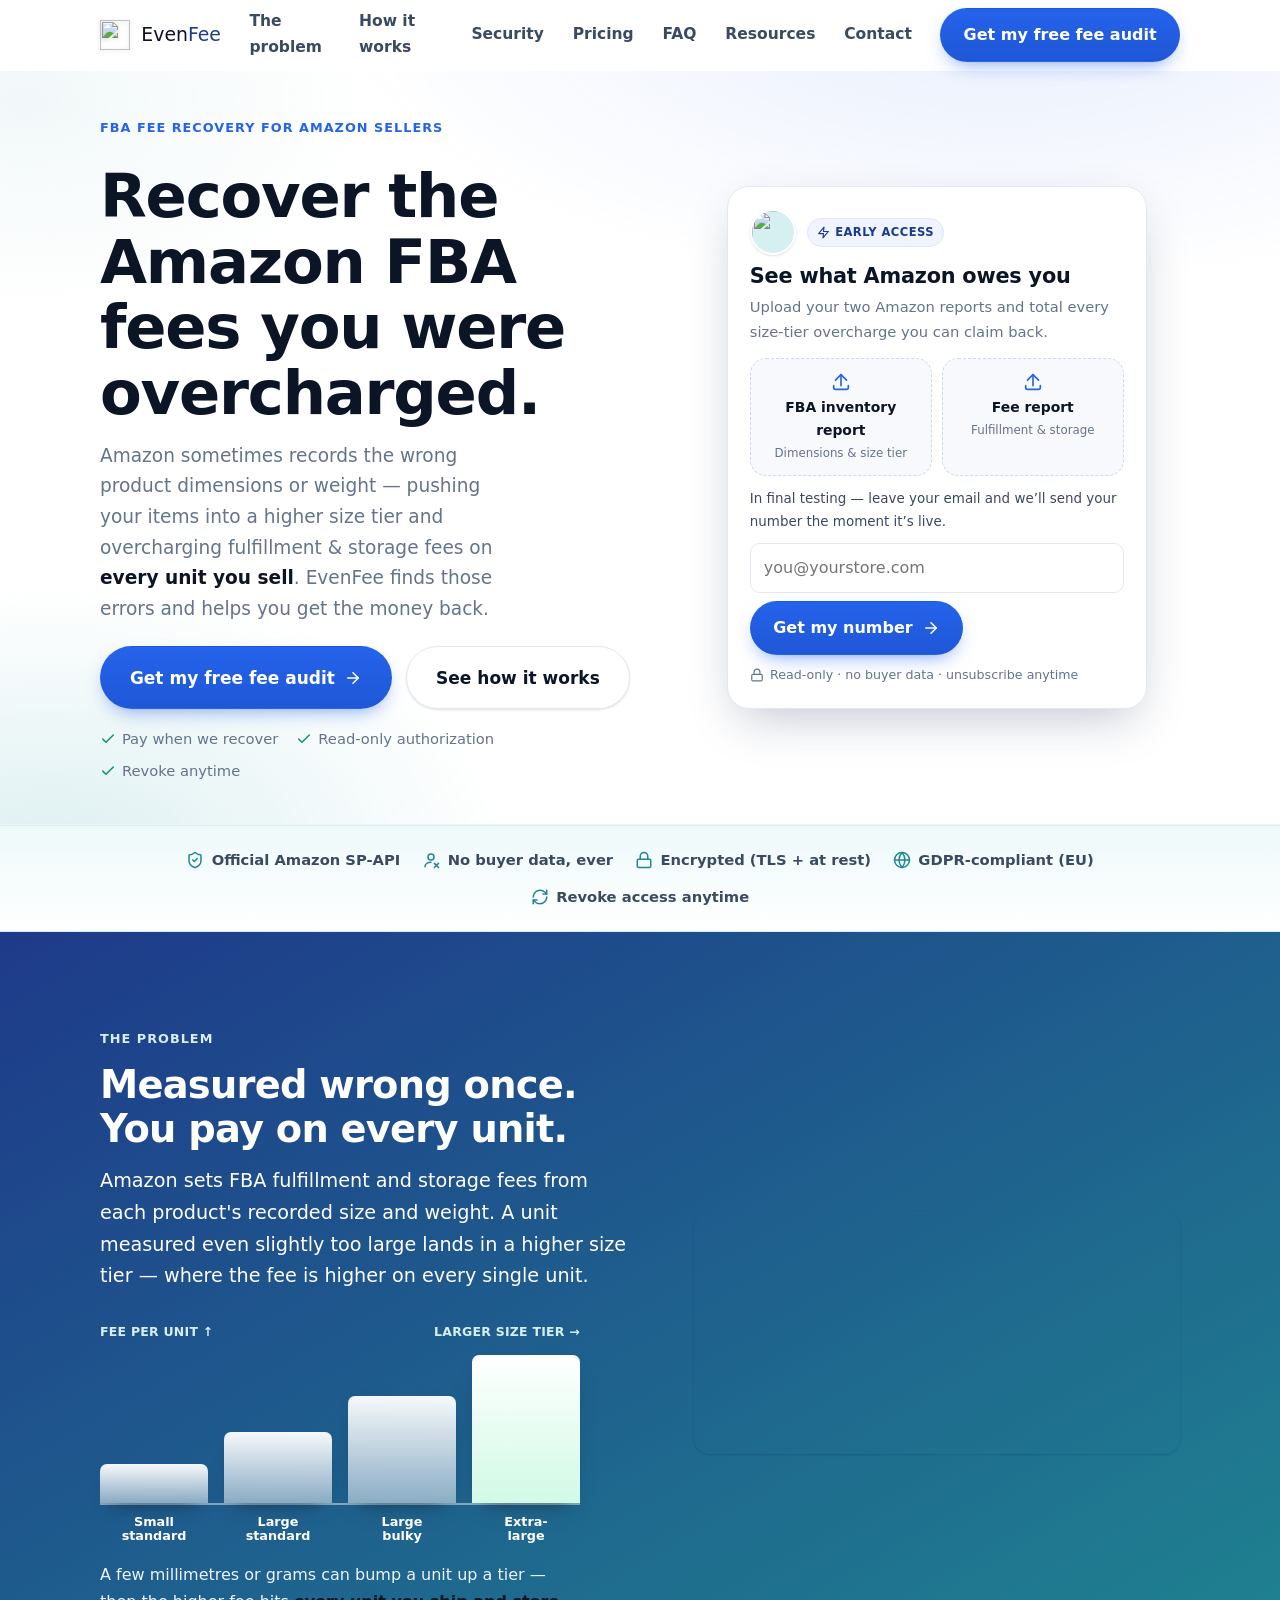
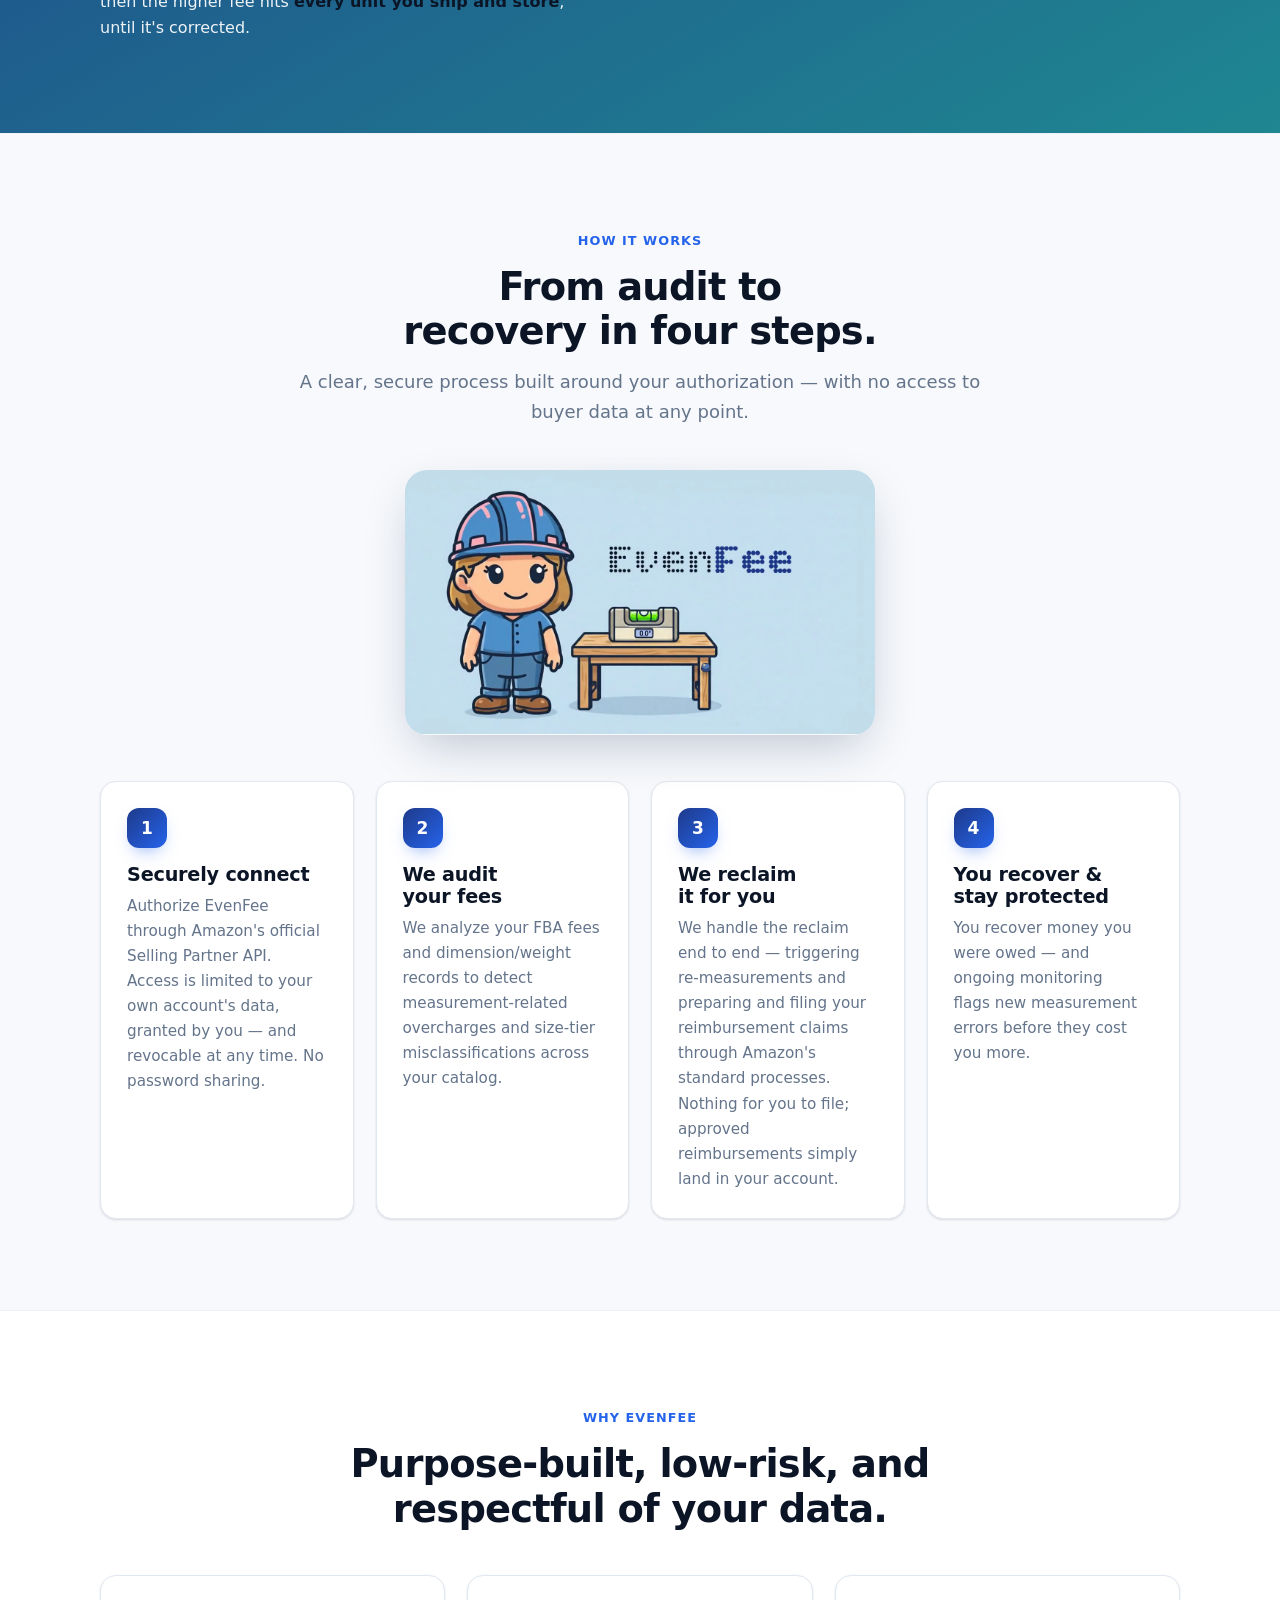
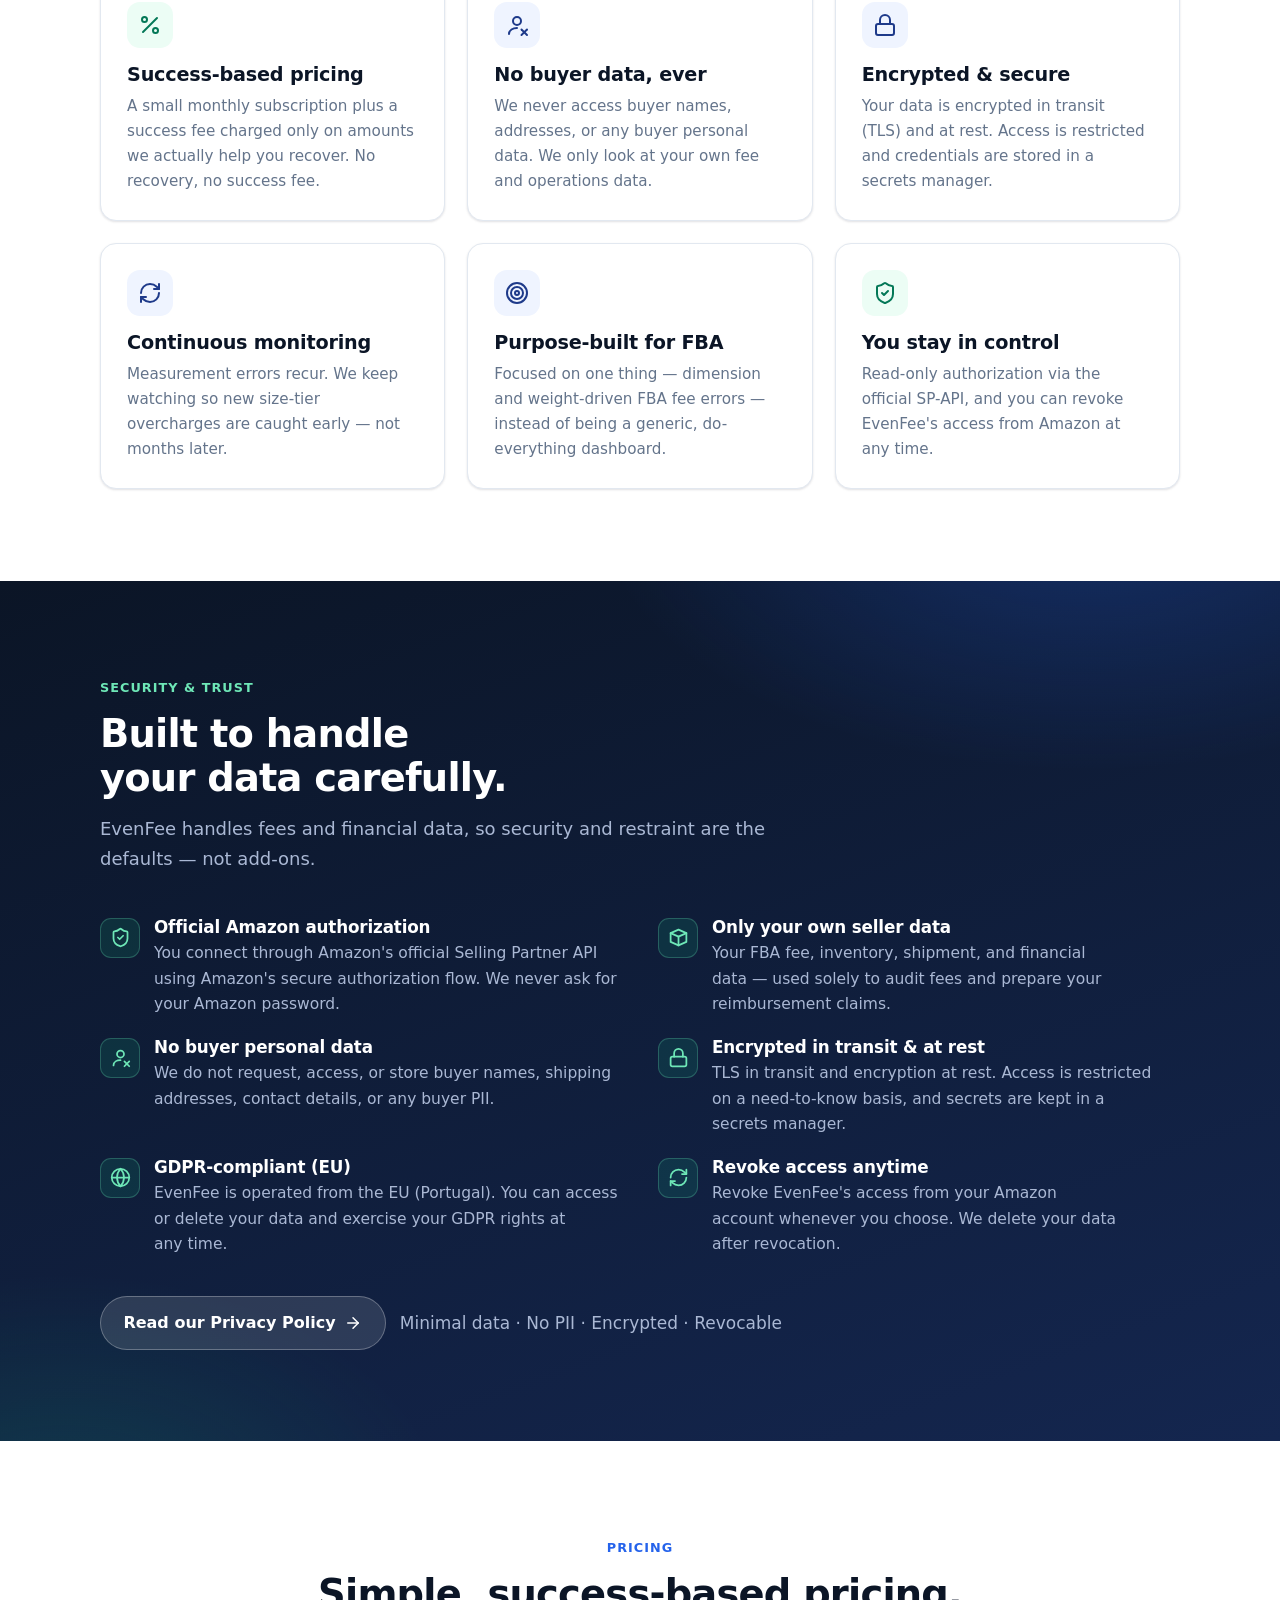
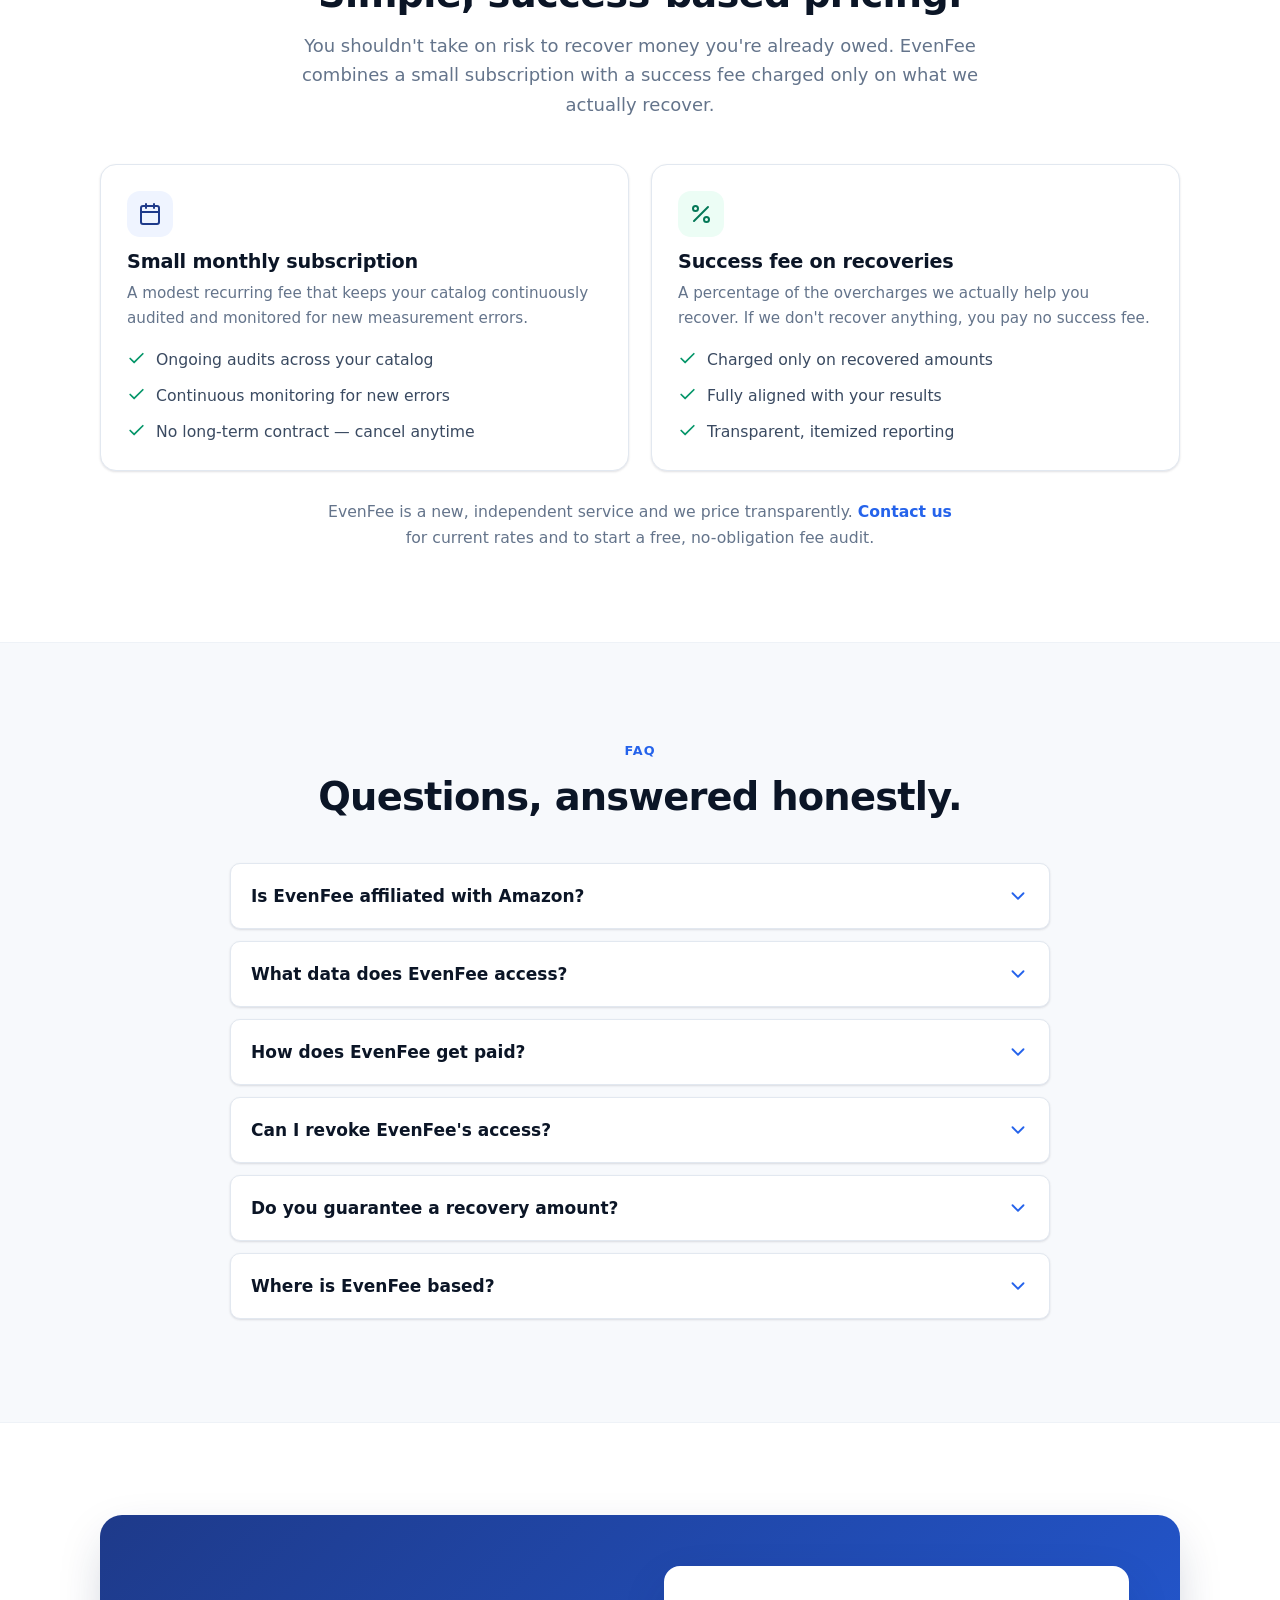
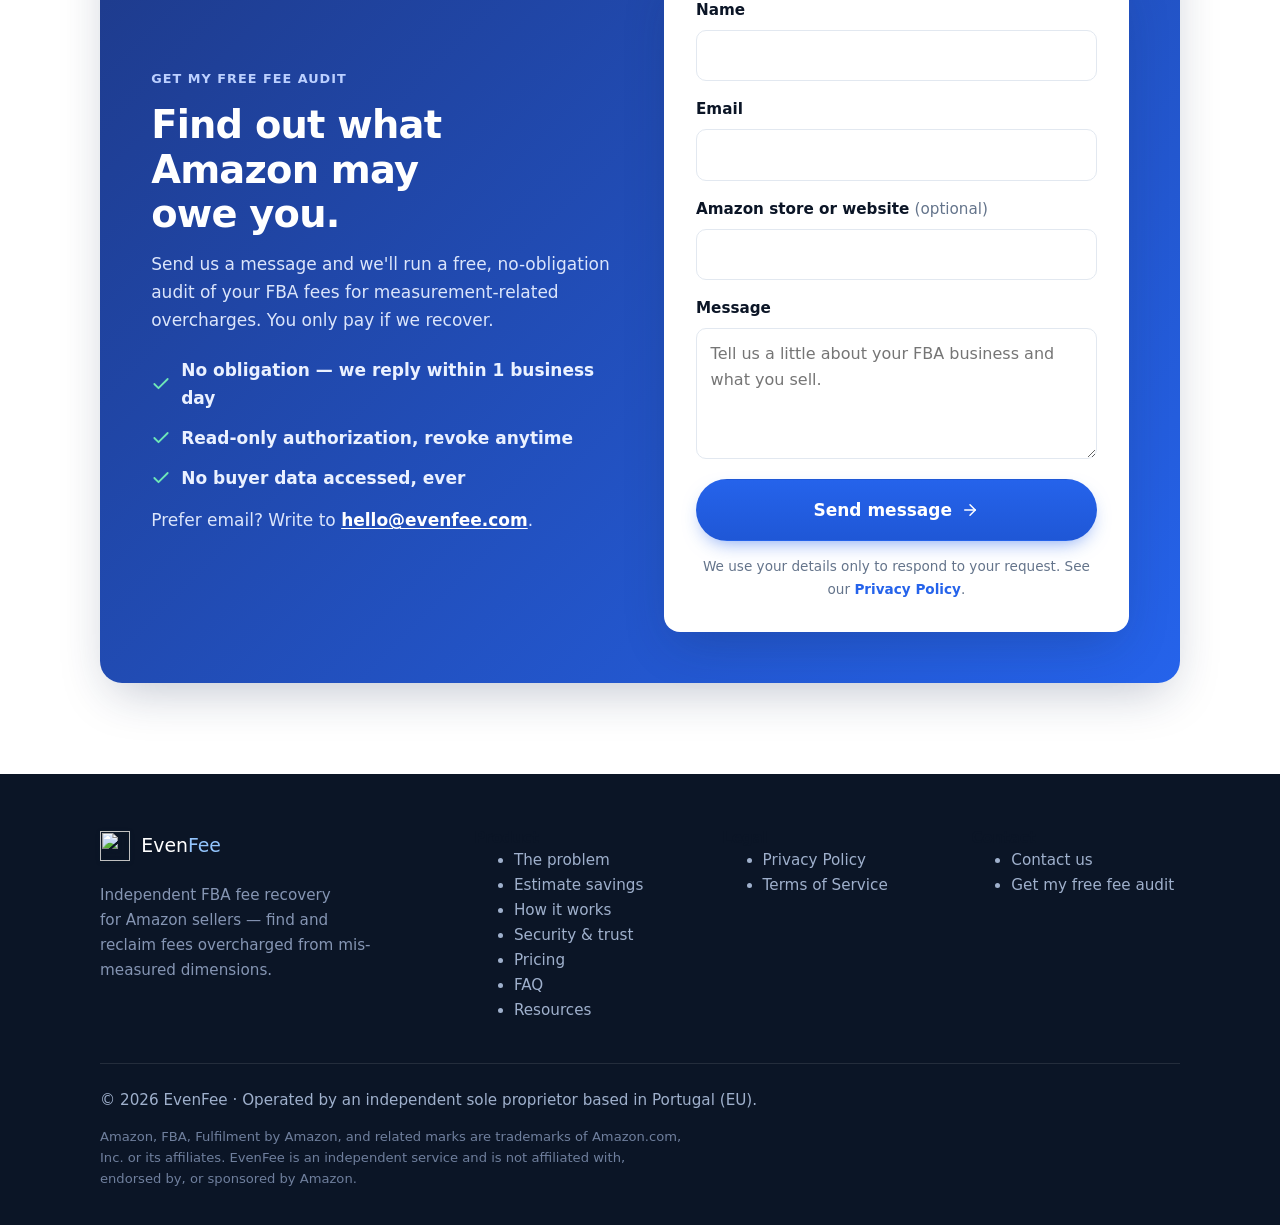
==== commit bda3010a: "Redesign Problem section: brighter text, less copy, size-tier chart Addresses three issues with the " ====
--- a/index.html
+++ b/index.html
@@ -250,20 +250,25 @@
           <div>
             <span class="eyebrow">The problem</span>
             <h2>Measured wrong once. You pay on every unit.</h2>
-            <p class="lead" style="margin-top:14px">Amazon calculates FBA fulfillment and storage fees from each product's recorded dimensions and weight. If a unit is measured even slightly too large or too heavy, Amazon can place it in a higher size tier — and you're overcharged on <strong>every single unit, on every order</strong>, until the error is corrected.</p>
-            <div class="problem__points">
-              <div class="problem__point">
-                <span class="num" aria-hidden="true">1</span>
-                <div><h3>Wrong dimensions → wrong size tier</h3><p>A few millimetres or grams can bump a product from one fee tier into a more expensive one.</p></div>
-              </div>
-              <div class="problem__point">
-                <span class="num" aria-hidden="true">2</span>
-                <div><h3>Overcharged on every unit</h3><p>The inflated fee applies to each unit shipped and each unit stored — not just once.</p></div>
-              </div>
-              <div class="problem__point">
-                <span class="num" aria-hidden="true">3</span>
-                <div><h3>It compounds — and it's easy to miss</h3><p>Across a catalog and months of sales, small per-unit errors quietly add up to real money.</p></div>
-              </div>
+            <p class="lead" style="margin-top:14px">Amazon sets FBA fulfillment and storage fees from each product's recorded size and weight. A unit measured even slightly too large lands in a higher size tier — where the fee is higher on every single unit.</p>
+            <div class="tierchart">
+              <div class="tierchart__head">
+                <span>Fee per unit&nbsp;↑</span>
+                <span>larger size tier&nbsp;→</span>
+              </div>
+              <div class="tierchart__plot" role="img" aria-label="Amazon FBA size tiers from Small standard to Extra-large. The per-unit fee rises at every larger tier.">
+                <span class="tierchart__bar" style="--h:26%"></span>
+                <span class="tierchart__bar" style="--h:48%"></span>
+                <span class="tierchart__bar" style="--h:72%"></span>
+                <span class="tierchart__bar" style="--h:100%"></span>
+              </div>
+              <div class="tierchart__labels" aria-hidden="true">
+                <span>Small<br>standard</span>
+                <span>Large<br>standard</span>
+                <span>Large<br>bulky</span>
+                <span>Extra-<br>large</span>
+              </div>
+              <p class="tierchart__note">A few millimetres or grams can bump a unit up a tier — then the higher fee hits <strong>every unit you ship and store</strong>, until it's corrected.</p>
             </div>
           </div>
 
--- a/assets/styles.css
+++ b/assets/styles.css
@@ -147,9 +147,7 @@
 .section--soft { background: var(--soft); border-block: 1px solid var(--line-2); }
 #problem { background: linear-gradient(150deg, var(--brand-700) 0%, var(--teal-600) 100%); border-block: none; color: #fff; }
 #problem h2, #problem .lead { color: #fff; }
-#problem .eyebrow { color: #d7e3ff; }
-#problem .problem__point p { color: #d7e3ff; }
-#problem .problem__point .num { background: #002854; color: #98c5ff; }
+#problem .eyebrow { color: var(--teal-100); }
 
 .section__head { max-width: 720px; margin-bottom: 44px; }
 .section__head.center { margin-inline: auto; text-align: center; }
@@ -553,17 +551,36 @@
 .icon-box--accent { background: var(--accent-050); color: var(--accent-700); }
 
 /* Problem section */
-.problem__points { margin-top: 28px; display: grid; gap: 14px; }
-.problem__point { display: flex; gap: 14px; align-items: flex-start; }
-.problem__point .num {
-  flex: none; width: 30px; height: 30px; border-radius: 9px;
-  display: grid; place-items: center; font-weight: 800; font-size: .9rem;
-  background: #fff1f2; color: #be123c;
-}
-.problem__point h3 { font-size: 1.05rem; }
-.problem__point p { color: var(--muted); font-size: .98rem; margin-top: 2px; }
 .problem__media { display: flex; align-items: center; justify-content: center; }
 .problem__video { width: 100%; height: auto; }
+
+/* Size-tier chart — the per-unit fee rises as a unit crosses into a larger tier */
+.tierchart { margin-top: 30px; max-width: 480px; }
+.tierchart__head {
+  display: flex; justify-content: space-between; align-items: baseline;
+  font-size: .78rem; font-weight: 700; letter-spacing: .02em;
+  text-transform: uppercase; color: var(--teal-100); margin-bottom: 12px;
+}
+.tierchart__plot {
+  display: grid; grid-auto-flow: column; grid-auto-columns: 1fr;
+  align-items: end; gap: 16px; height: 150px;
+  border-bottom: 2px solid rgba(255, 255, 255, .45);
+}
+.tierchart__bar {
+  height: var(--h); border-radius: 7px 7px 0 0;
+  background: linear-gradient(180deg, rgba(255, 255, 255, .96), rgba(255, 255, 255, .48));
+  box-shadow: 0 10px 20px -12px rgba(0, 0, 0, .55);
+}
+.tierchart__bar:last-child { background: linear-gradient(180deg, #fff, var(--accent-100)); }
+.tierchart__labels {
+  display: grid; grid-auto-flow: column; grid-auto-columns: 1fr;
+  gap: 16px; margin-top: 10px;
+}
+.tierchart__labels span { text-align: center; font-size: .8rem; line-height: 1.15; font-weight: 600; color: #fff; }
+.tierchart__note { margin-top: 18px; font-size: 1rem; color: rgba(255, 255, 255, .92); }
+@media (prefers-reduced-motion: no-preference) {
+  .tierchart__bar { transition: height .6s cubic-bezier(.22, 1, .36, 1); }
+}
 
 @media (min-width: 940px) {
   .split { display: grid; grid-template-columns: 1.05fr .95fr; gap: 56px; align-items: center; }
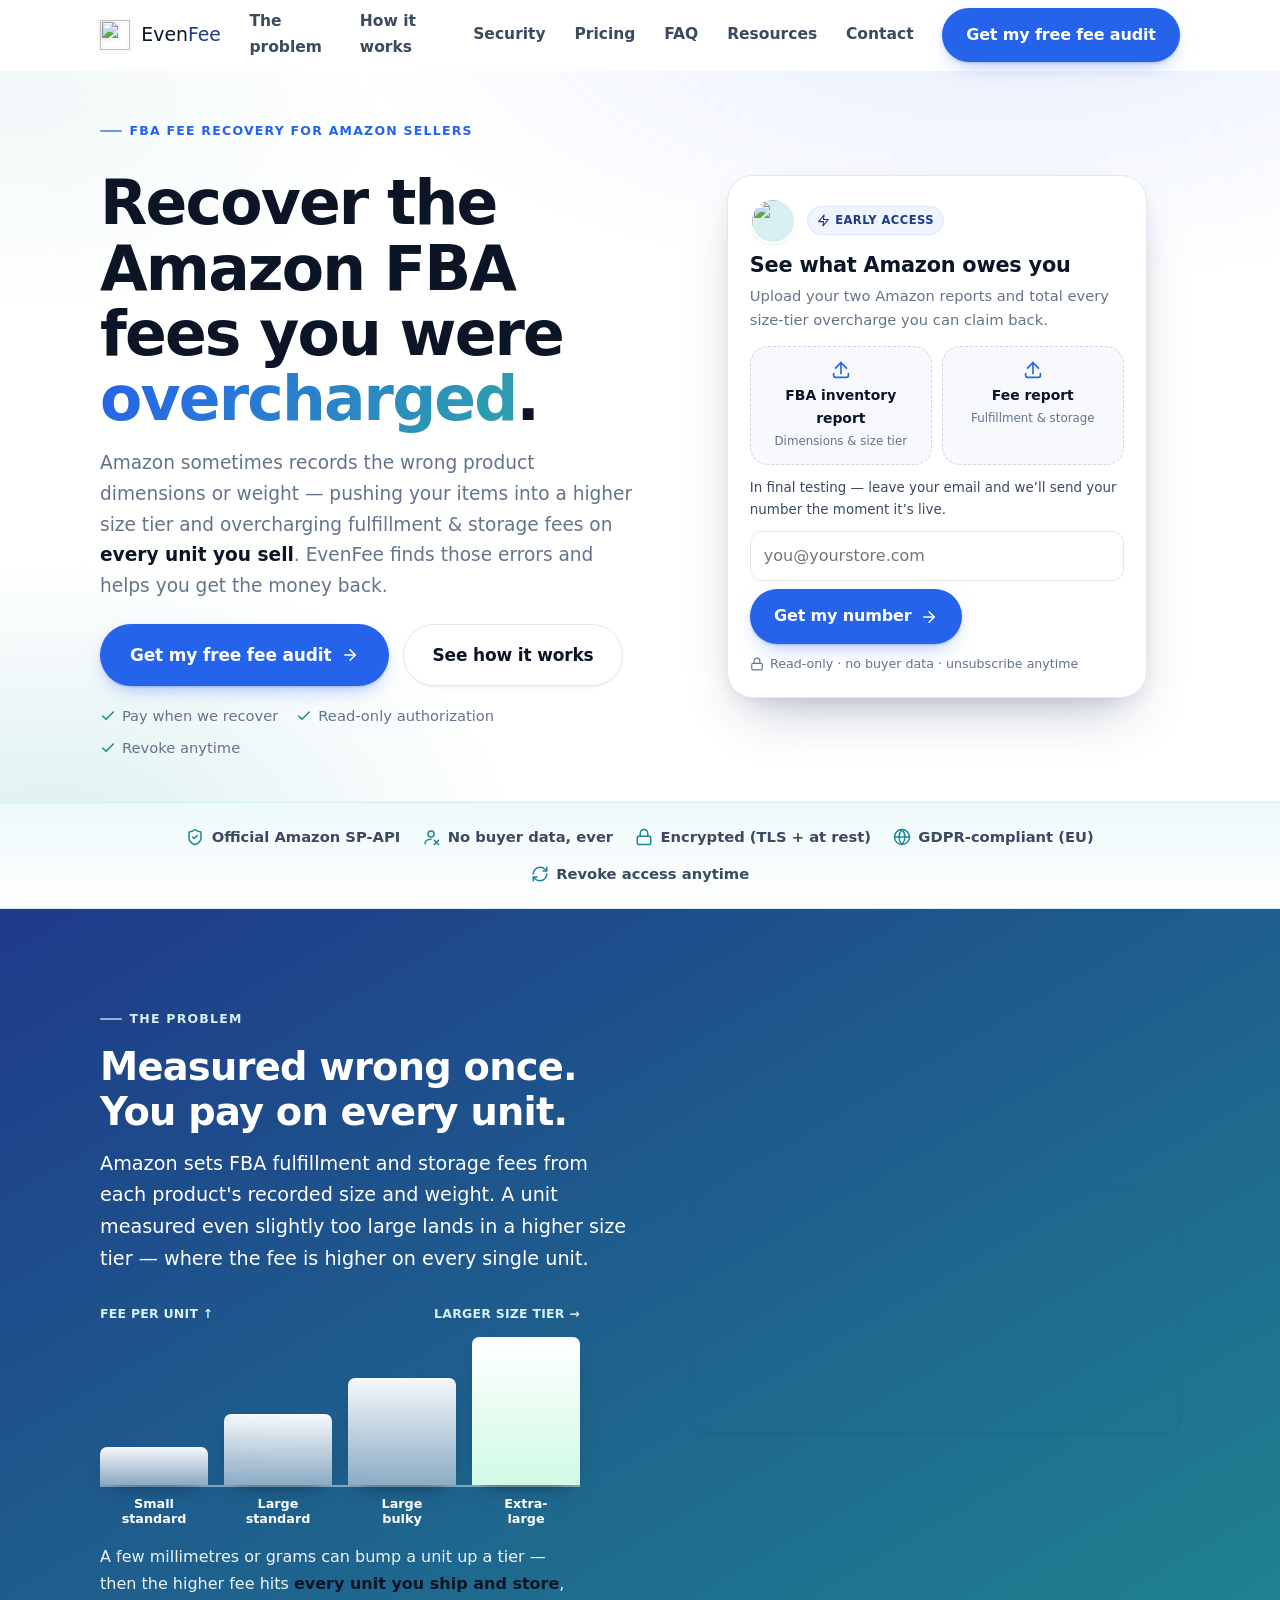
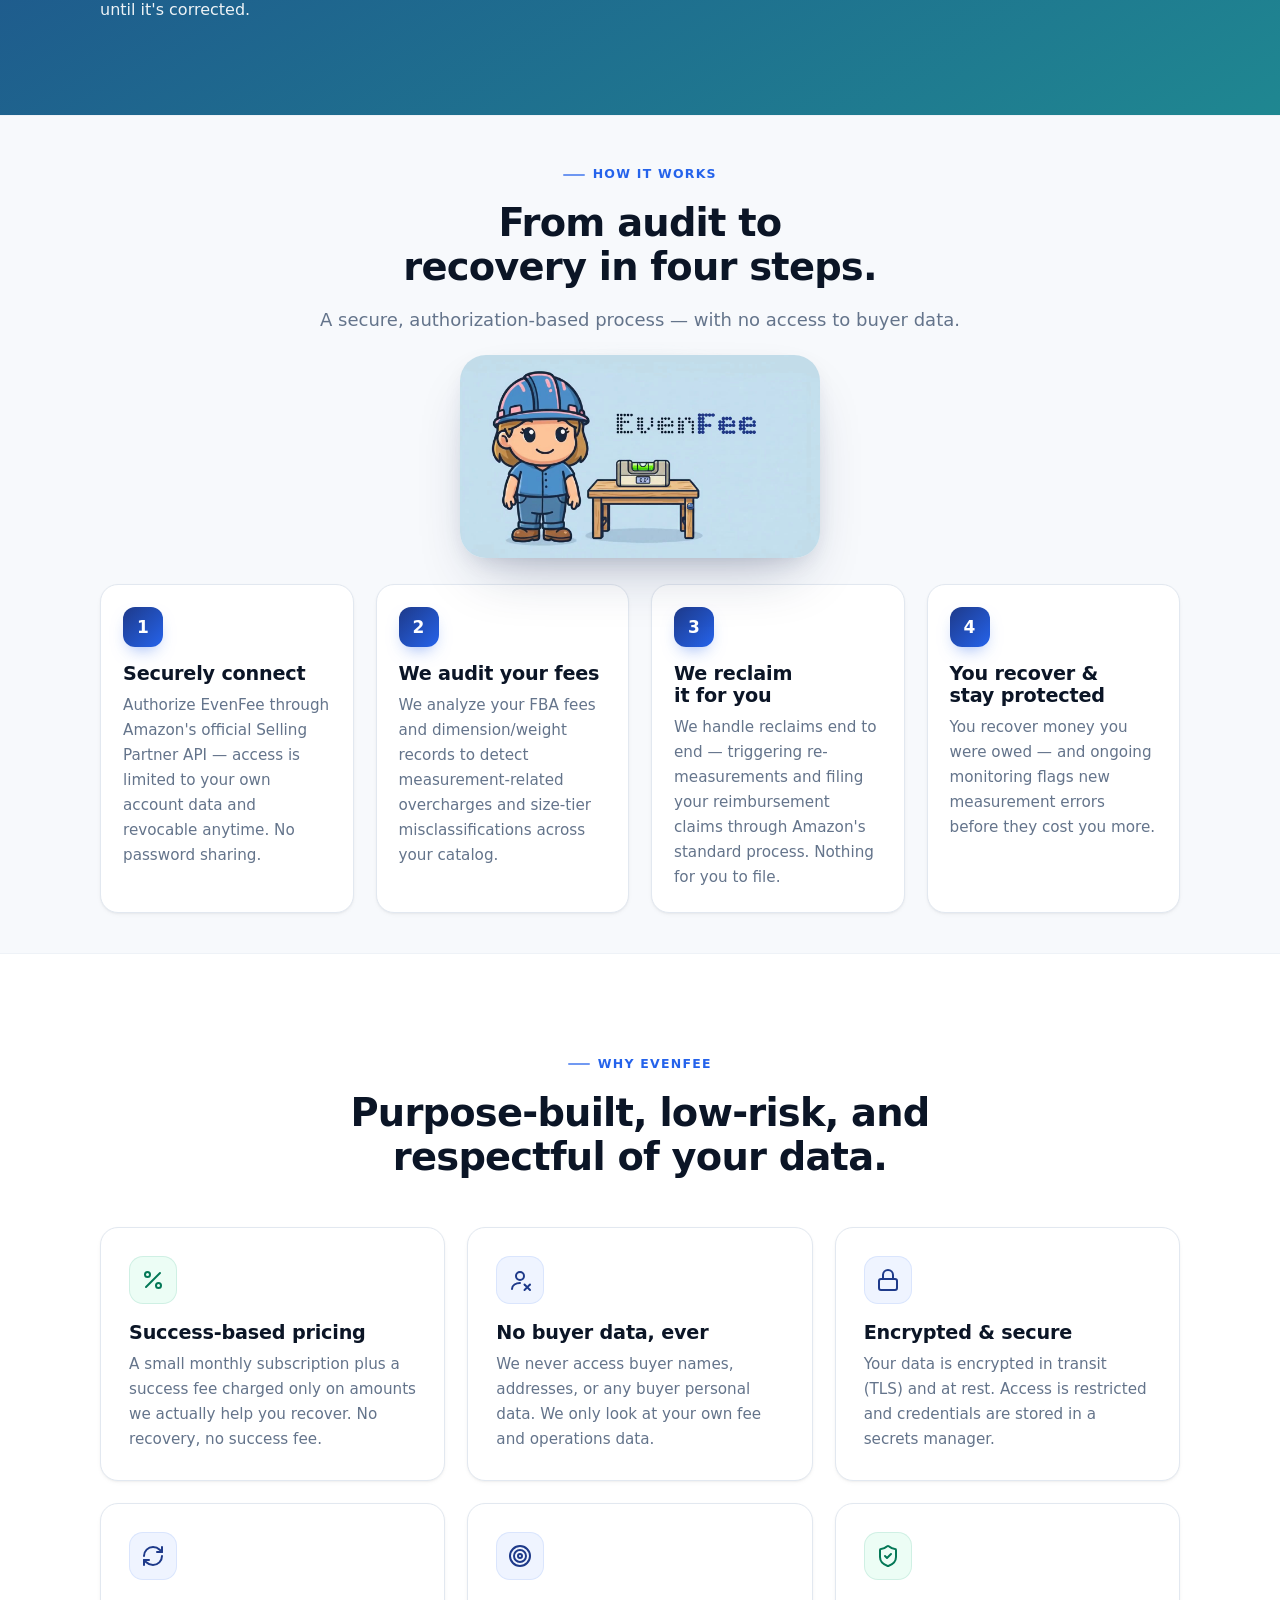
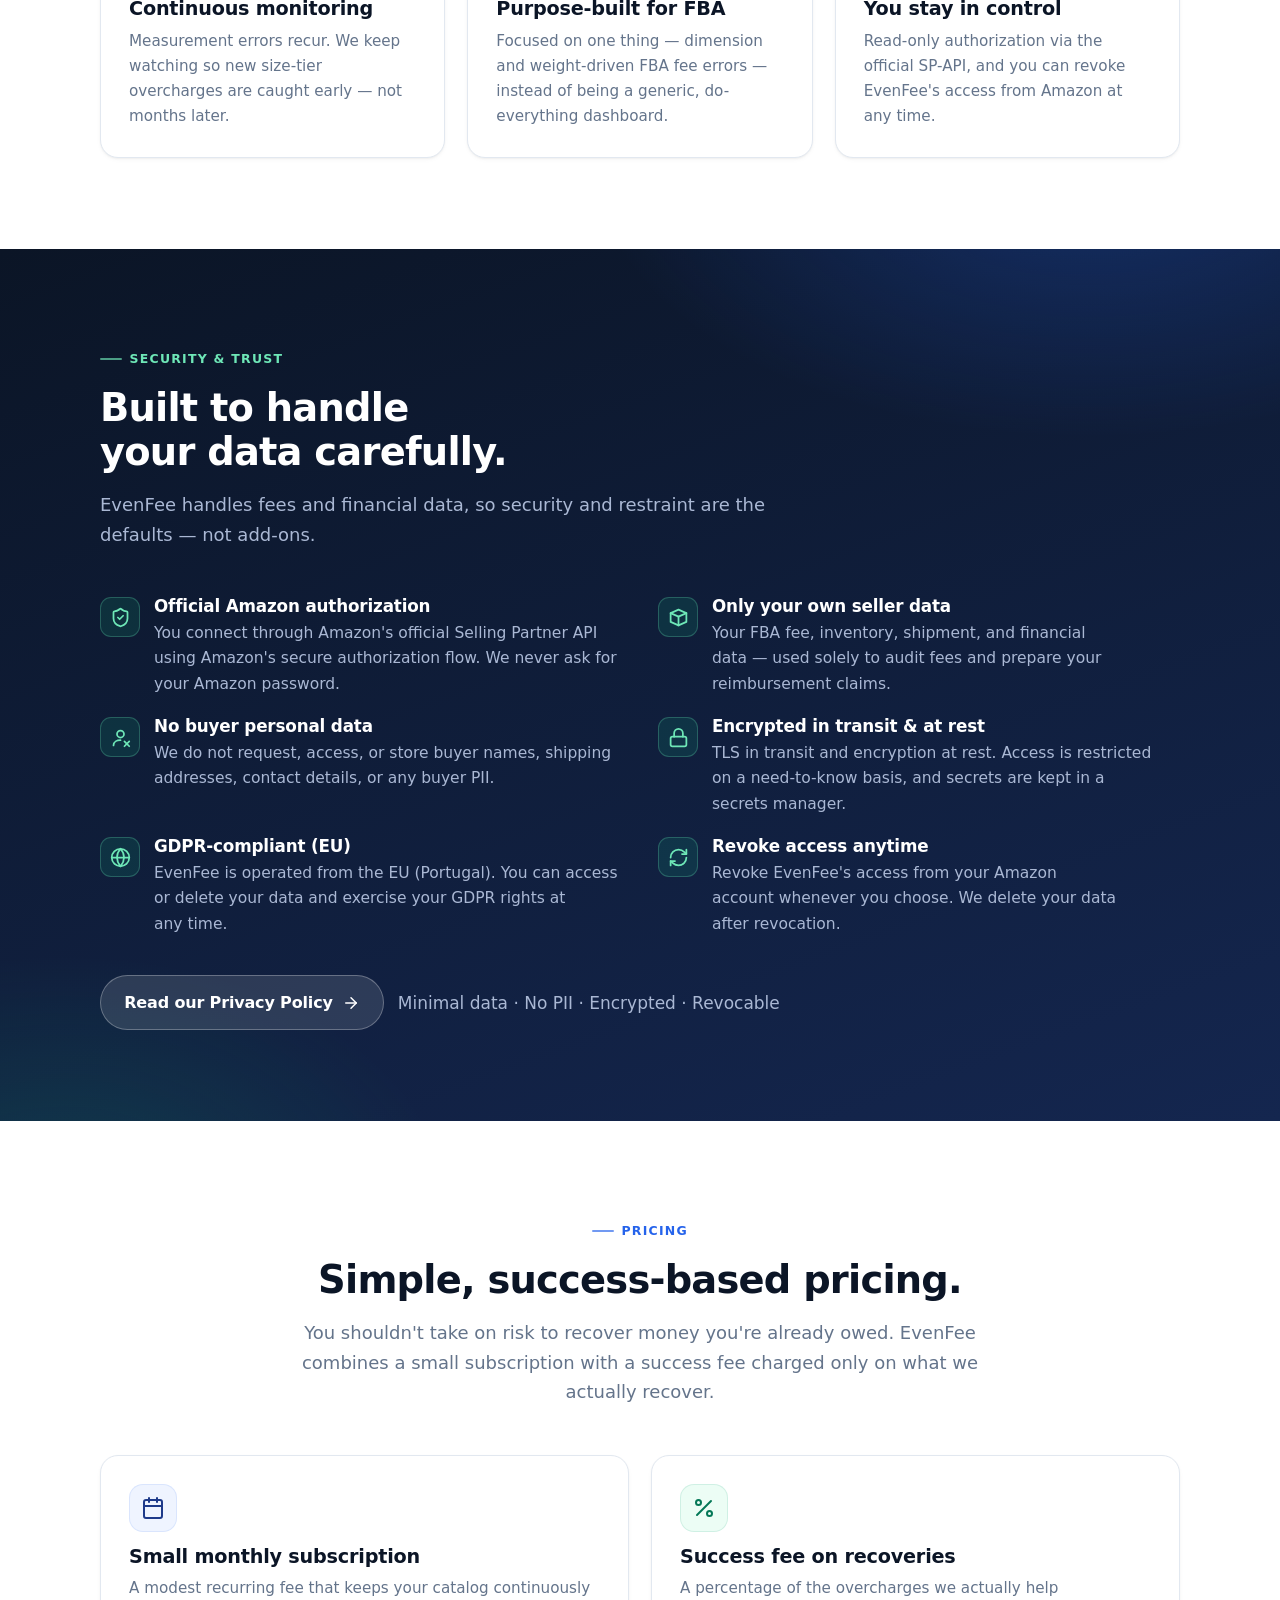
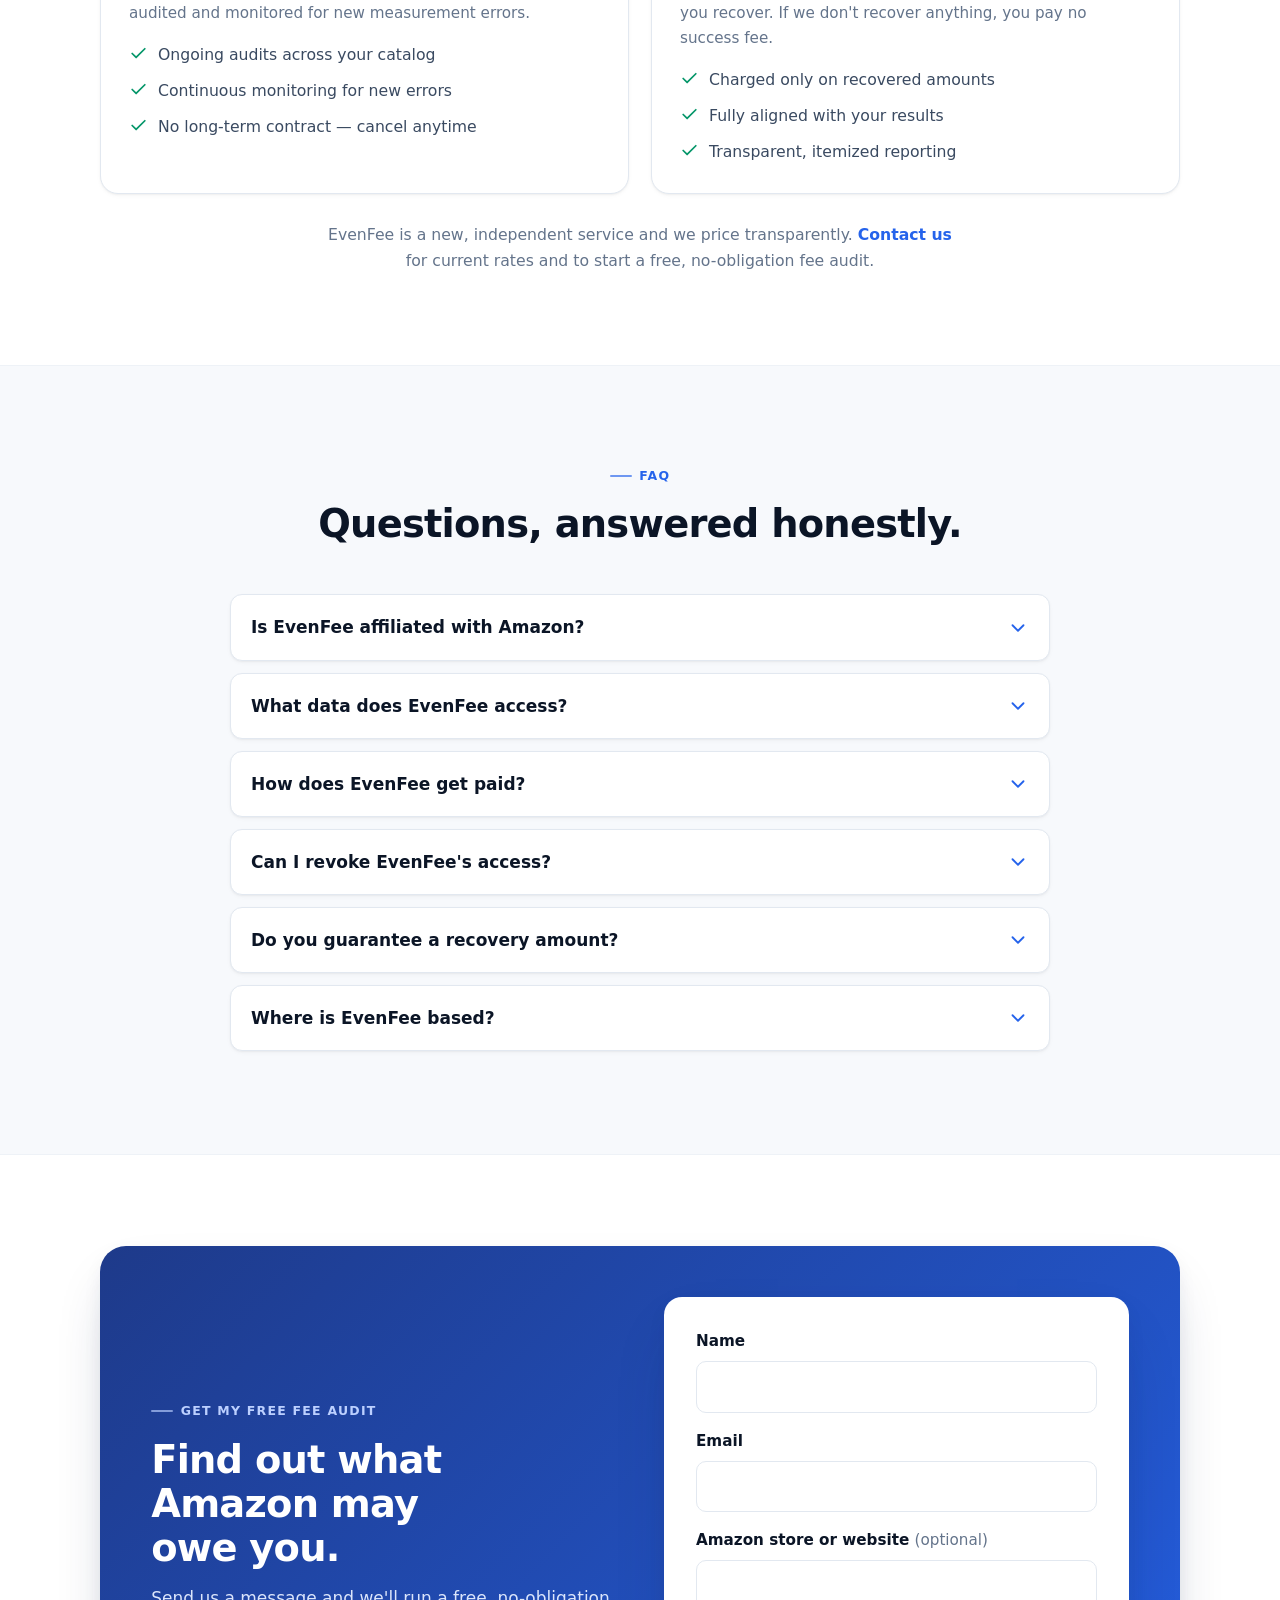
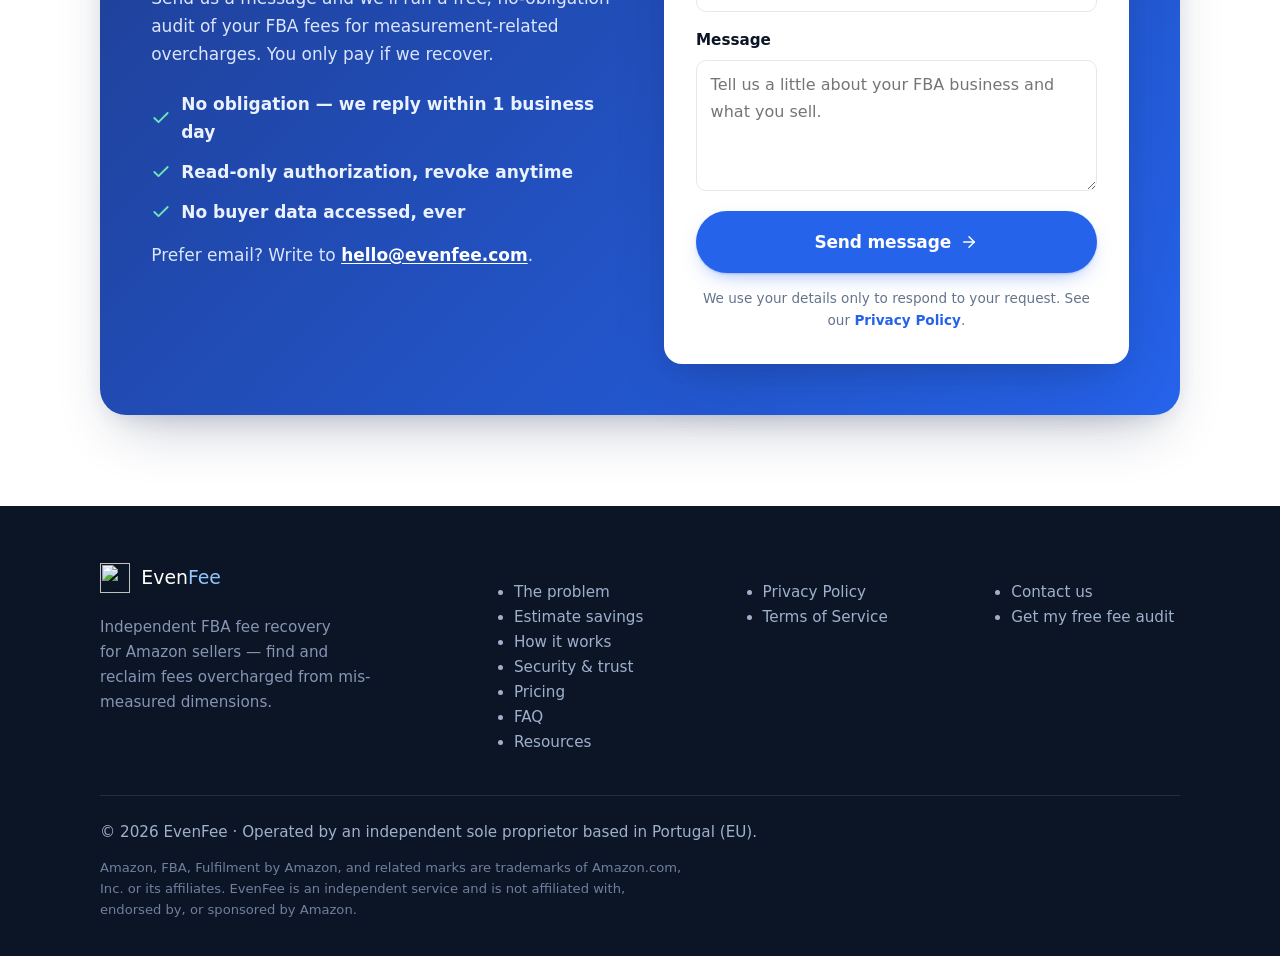
==== commit 296893d8: "Design audit: cohesive "trustworthy fintech" redesign Aligns the visual layer with the brand's finte" ====
--- a/index.html
+++ b/index.html
@@ -149,7 +149,7 @@
         <div class="hero__grid">
           <div class="hero__copy">
             <span class="eyebrow">FBA fee recovery for Amazon sellers</span>
-            <h1><span class="char">R</span><span class="char">e</span><span class="char">c</span><span class="char">o</span><span class="char">v</span><span class="char">e</span><span class="char">r</span><span class="char"> </span><span class="char">t</span><span class="char">h</span><span class="char">e</span><span class="char"> </span><span class="char">A</span><span class="char">m</span><span class="char">a</span><span class="char">z</span><span class="char">o</span><span class="char">n</span><span class="char"> </span><span class="char">F</span><span class="char">B</span><span class="char">A</span><span class="char"> </span><span class="char">f</span><span class="char">e</span><span class="char">e</span><span class="char">s</span><span class="char"> </span><span class="char">y</span><span class="char">o</span><span class="char">u</span><span class="char"> </span><span class="char">w</span><span class="char">e</span><span class="char">r</span><span class="char">e</span><span class="char"> </span><span class="char">o</span><span class="char">v</span><span class="char">e</span><span class="char">r</span><span class="char">c</span><span class="char">h</span><span class="char">a</span><span class="char">r</span><span class="char">g</span><span class="char">e</span><span class="char">d</span><span class="char">.</span></h1>
+            <h1>Recover the Amazon FBA fees you were <span class="hl">overcharged</span>.</h1>
             <p class="hero__sub">Amazon sometimes records the wrong product dimensions or weight — pushing your items into a higher size tier and overcharging fulfillment &amp; storage fees on <strong>every unit you sell</strong>. EvenFee finds those errors and helps you get the money back.</p>
             <div class="hero__actions">
               <a class="btn btn--primary btn--lg" href="#contact">
@@ -288,7 +288,7 @@
         <div class="section__head center">
           <span class="eyebrow">How it works</span>
           <h2>From audit to recovery in four steps.</h2>
-          <p>A clear, secure process built around your authorization — with no access to buyer data at any point.</p>
+          <p>A secure, authorization-based process — with no access to buyer data.</p>
         </div>
         <!-- Brand mascot — checks measurements with a spirit level, the same
              dimension checks behind the audit. Plays when scrolled into view. -->
@@ -305,7 +305,7 @@
           <article class="card step">
             <span class="step__num">1</span>
             <h3>Securely connect</h3>
-            <p>Authorize EvenFee through Amazon's official Selling Partner API. Access is limited to your own account's data, granted by you — and revocable at any time. No password sharing.</p>
+            <p>Authorize EvenFee through Amazon's official Selling Partner API — access is limited to your own account data and revocable anytime. No password sharing.</p>
           </article>
           <article class="card step">
             <span class="step__num">2</span>
@@ -315,7 +315,7 @@
           <article class="card step">
             <span class="step__num">3</span>
             <h3>We reclaim it for you</h3>
-            <p>We handle the reclaim end to end — triggering re-measurements and preparing and filing your reimbursement claims through Amazon's standard processes. Nothing for you to file; approved reimbursements simply land in your account.</p>
+            <p>We handle reclaims end to end — triggering re-measurements and filing your reimbursement claims through Amazon's standard process. Nothing for you to file.</p>
           </article>
           <article class="card step">
             <span class="step__num">4</span>
@@ -334,32 +334,32 @@
           <h2>Purpose-built, low-risk, and respectful of your data.</h2>
         </div>
         <div class="grid grid--3">
-          <article class="card">
+          <article class="card benefit">
             <span class="icon-box icon-box--accent"><svg viewBox="0 0 24 24" fill="none" stroke="currentColor" stroke-width="2" stroke-linecap="round" stroke-linejoin="round" aria-hidden="true"><line x1="19" y1="5" x2="5" y2="19"/><circle cx="6.5" cy="6.5" r="2.5"/><circle cx="17.5" cy="17.5" r="2.5"/></svg></span>
             <h3>Success-based pricing</h3>
             <p>A small monthly subscription plus a success fee charged only on amounts we actually help you recover. No recovery, no success fee.</p>
           </article>
-          <article class="card">
+          <article class="card benefit">
             <span class="icon-box"><svg viewBox="0 0 24 24" fill="none" stroke="currentColor" stroke-width="2" stroke-linecap="round" stroke-linejoin="round" aria-hidden="true"><circle cx="12" cy="8" r="4"/><path d="M4 21c0-4 4-6 8-6"/><line x1="16.5" y1="16.5" x2="22" y2="22"/><line x1="22" y1="16.5" x2="16.5" y2="22"/></svg></span>
             <h3>No buyer data, ever</h3>
             <p>We never access buyer names, addresses, or any buyer personal data. We only look at your own fee and operations data.</p>
           </article>
-          <article class="card">
+          <article class="card benefit">
             <span class="icon-box"><svg viewBox="0 0 24 24" fill="none" stroke="currentColor" stroke-width="2" stroke-linecap="round" stroke-linejoin="round" aria-hidden="true"><rect x="3" y="11" width="18" height="11" rx="2"/><path d="M7 11V7a5 5 0 0 1 10 0v4"/></svg></span>
             <h3>Encrypted &amp; secure</h3>
             <p>Your data is encrypted in transit (TLS) and at rest. Access is restricted and credentials are stored in a secrets manager.</p>
           </article>
-          <article class="card">
+          <article class="card benefit">
             <span class="icon-box"><svg viewBox="0 0 24 24" fill="none" stroke="currentColor" stroke-width="2" stroke-linecap="round" stroke-linejoin="round" aria-hidden="true"><path d="M3 12a9 9 0 0 1 9-9 9.75 9.75 0 0 1 6.74 2.74L21 8"/><path d="M21 3v5h-5"/><path d="M21 12a9 9 0 0 1-9 9 9.75 9.75 0 0 1-6.74-2.74L3 16"/><path d="M3 21v-5h5"/></svg></span>
             <h3>Continuous monitoring</h3>
             <p>Measurement errors recur. We keep watching so new size-tier overcharges are caught early — not months later.</p>
           </article>
-          <article class="card">
+          <article class="card benefit">
             <span class="icon-box"><svg viewBox="0 0 24 24" fill="none" stroke="currentColor" stroke-width="2" stroke-linecap="round" stroke-linejoin="round" aria-hidden="true"><circle cx="12" cy="12" r="10"/><circle cx="12" cy="12" r="6"/><circle cx="12" cy="12" r="2"/></svg></span>
             <h3>Purpose-built for FBA</h3>
             <p>Focused on one thing — dimension and weight-driven FBA fee errors — instead of being a generic, do-everything dashboard.</p>
           </article>
-          <article class="card">
+          <article class="card benefit">
             <span class="icon-box icon-box--accent"><svg viewBox="0 0 24 24" fill="none" stroke="currentColor" stroke-width="2" stroke-linecap="round" stroke-linejoin="round" aria-hidden="true"><path d="M20 13c0 5-3.5 7.5-7.66 8.95a1 1 0 0 1-.67-.01C7.5 20.5 4 18 4 13V6a1 1 0 0 1 1-1c2 0 4.5-1.2 6.24-2.72a1.17 1.17 0 0 1 1.52 0C14.51 3.81 17 5 19 5a1 1 0 0 1 1 1z"/><path d="m9 12 2 2 4-4"/></svg></span>
             <h3>You stay in control</h3>
             <p>Read-only authorization via the official SP-API, and you can revoke EvenFee's access from Amazon at any time.</p>
--- a/assets/styles.css
+++ b/assets/styles.css
@@ -94,15 +94,15 @@
 
   /* Spacing & shape */
   --container: 1120px;
-  --radius-sm: 10px;
-  --radius:    16px;
-  --radius-lg: 22px;
+  --radius-sm: 12px;
+  --radius:    18px;
+  --radius-lg: 26px;
   --radius-pill: 999px;
 
-  /* Shadows */
-  --shadow-sm: 0 1px 2px rgba(11, 21, 38, .06), 0 1px 3px rgba(11, 21, 38, .07);
-  --shadow:    0 6px 16px -6px rgba(11, 21, 38, .12), 0 10px 30px -10px rgba(11, 21, 38, .12);
-  --shadow-lg: 0 18px 50px -12px rgba(20, 38, 79, .28);
+  /* Shadows — soft, layered, low-contrast for a calm premium feel */
+  --shadow-sm: 0 1px 2px rgba(11, 21, 38, .04), 0 2px 6px -2px rgba(11, 21, 38, .06);
+  --shadow:    0 2px 6px -2px rgba(11, 21, 38, .06), 0 12px 28px -10px rgba(11, 21, 38, .14);
+  --shadow-lg: 0 8px 24px -10px rgba(20, 38, 79, .18), 0 28px 60px -22px rgba(20, 38, 79, .30);
 
   --ring: 0 0 0 3px rgba(37, 99, 235, .35);
 }
@@ -149,19 +149,30 @@
 #problem h2, #problem .lead { color: #fff; }
 #problem .eyebrow { color: var(--teal-100); }
 
-.section__head { max-width: 720px; margin-bottom: 44px; }
+.section__head { max-width: 720px; margin-bottom: 48px; }
 .section__head.center { margin-inline: auto; text-align: center; }
-.section__head p { margin-top: 14px; font-size: 1.125rem; color: var(--muted); }
+.section__head p { margin-top: 16px; font-size: 1.125rem; color: var(--muted); }
 
 .eyebrow {
-  display: inline-block;
-  font-size: .8rem;
+  display: inline-flex;
+  align-items: center;
+  gap: .6em;
+  font-size: .78rem;
   font-weight: 700;
-  letter-spacing: .08em;
+  letter-spacing: .1em;
   text-transform: uppercase;
   color: var(--brand-600);
-  margin-bottom: 14px;
-}
+  margin-bottom: 16px;
+}
+.eyebrow::before {
+  content: "";
+  width: 22px;
+  height: 2px;
+  border-radius: 2px;
+  background: currentColor;
+  opacity: .65;
+}
+.section__head.center .eyebrow { justify-content: center; }
 
 .lead { font-size: 1.2rem; color: var(--muted); }
 .muted { color: var(--muted); }
@@ -172,25 +183,28 @@
   align-items: center;
   justify-content: center;
   gap: .55em;
-  padding: .8em 1.4em;
+  padding: .82em 1.45em;
   border-radius: var(--radius-pill);
   font-weight: 650;
   font-size: 1rem;
+  letter-spacing: -0.01em;
   border: 1px solid transparent;
   cursor: pointer;
-  transition: transform .12s ease, box-shadow .2s ease, background-color .2s ease, border-color .2s ease;
+  transition: transform .15s ease, box-shadow .2s ease, background-color .2s ease, border-color .2s ease;
   white-space: nowrap;
   text-decoration: none;
 }
 .btn:hover { text-decoration: none; transform: translateY(-1px); }
 .btn:active { transform: translateY(0); }
+.btn svg { transition: transform .2s ease; }
+.btn:hover svg:last-child { transform: translateX(2px); }
 
 .btn--primary {
-  background: linear-gradient(180deg, var(--brand-600), #1f57d6);
+  background: var(--brand-600);
   color: #fff;
-  box-shadow: 0 8px 20px -8px rgba(37, 99, 235, .65);
-}
-.btn--primary:hover { box-shadow: 0 12px 26px -8px rgba(37, 99, 235, .7); }
+  box-shadow: 0 1px 2px rgba(37, 99, 235, .25), 0 8px 22px -10px rgba(37, 99, 235, .6);
+}
+.btn--primary:hover { background: var(--brand-700); box-shadow: 0 2px 4px rgba(30, 58, 138, .25), 0 14px 30px -10px rgba(37, 99, 235, .55); }
 
 .btn--ghost {
   background: var(--surface);
@@ -198,7 +212,7 @@
   border-color: var(--line);
   box-shadow: var(--shadow-sm);
 }
-.btn--ghost:hover { border-color: #cbd5e1; }
+.btn--ghost:hover { border-color: #c0cde0; background: var(--soft); }
 
 .btn--light {
   background: rgba(255, 255, 255, .12);
@@ -363,75 +377,21 @@
   padding-block: clamp(28px, 3.2vw, 52px);
   align-items: center;
 }
-.hero h1 { margin-top: 12px; font-size: clamp(2.3rem, 1.5rem + 3vw, 3.8rem); line-height: 1.08; }
-/* Letter-by-letter reading guide: once the hero video lands, each character
-   lights up in sequence (reading left to right), holds blue for ~10s, then
-   slowly fades back to ink. Honour prefers-reduced-motion. */
-.hero h1 .char { color: var(--ink); }
-@keyframes letterBlink {
-  0%    { color: var(--ink); }
-  1.7%  { color: var(--brand-600); }
-  98.3% { color: var(--brand-600); }
-  100%  { color: var(--ink); }
-}
-.hero h1.is-guiding .char { animation: letterBlink 25s ease-in-out forwards; }
-.hero h1.is-guiding .char:nth-of-type(1) { animation-delay: 0.0s; }
-.hero h1.is-guiding .char:nth-of-type(2) { animation-delay: 0.20s; }
-.hero h1.is-guiding .char:nth-of-type(3) { animation-delay: 0.40s; }
-.hero h1.is-guiding .char:nth-of-type(4) { animation-delay: 0.60s; }
-.hero h1.is-guiding .char:nth-of-type(5) { animation-delay: 0.80s; }
-.hero h1.is-guiding .char:nth-of-type(6) { animation-delay: 1.0s; }
-.hero h1.is-guiding .char:nth-of-type(7) { animation-delay: 1.20s; }
-.hero h1.is-guiding .char:nth-of-type(8) { animation-delay: 1.40s; }
-.hero h1.is-guiding .char:nth-of-type(9) { animation-delay: 1.60s; }
-.hero h1.is-guiding .char:nth-of-type(10) { animation-delay: 1.80s; }
-.hero h1.is-guiding .char:nth-of-type(11) { animation-delay: 2.0s; }
-.hero h1.is-guiding .char:nth-of-type(12) { animation-delay: 2.20s; }
-.hero h1.is-guiding .char:nth-of-type(13) { animation-delay: 2.40s; }
-.hero h1.is-guiding .char:nth-of-type(14) { animation-delay: 2.60s; }
-.hero h1.is-guiding .char:nth-of-type(15) { animation-delay: 2.80s; }
-.hero h1.is-guiding .char:nth-of-type(16) { animation-delay: 3.0s; }
-.hero h1.is-guiding .char:nth-of-type(17) { animation-delay: 3.20s; }
-.hero h1.is-guiding .char:nth-of-type(18) { animation-delay: 3.40s; }
-.hero h1.is-guiding .char:nth-of-type(19) { animation-delay: 3.60s; }
-.hero h1.is-guiding .char:nth-of-type(20) { animation-delay: 3.80s; }
-.hero h1.is-guiding .char:nth-of-type(21) { animation-delay: 4.0s; }
-.hero h1.is-guiding .char:nth-of-type(22) { animation-delay: 4.20s; }
-.hero h1.is-guiding .char:nth-of-type(23) { animation-delay: 4.40s; }
-.hero h1.is-guiding .char:nth-of-type(24) { animation-delay: 4.60s; }
-.hero h1.is-guiding .char:nth-of-type(25) { animation-delay: 4.80s; }
-.hero h1.is-guiding .char:nth-of-type(26) { animation-delay: 5.0s; }
-.hero h1.is-guiding .char:nth-of-type(27) { animation-delay: 5.20s; }
-.hero h1.is-guiding .char:nth-of-type(28) { animation-delay: 5.40s; }
-.hero h1.is-guiding .char:nth-of-type(29) { animation-delay: 5.60s; }
-.hero h1.is-guiding .char:nth-of-type(30) { animation-delay: 5.80s; }
-.hero h1.is-guiding .char:nth-of-type(31) { animation-delay: 6.0s; }
-.hero h1.is-guiding .char:nth-of-type(32) { animation-delay: 6.20s; }
-.hero h1.is-guiding .char:nth-of-type(33) { animation-delay: 6.40s; }
-.hero h1.is-guiding .char:nth-of-type(34) { animation-delay: 6.60s; }
-.hero h1.is-guiding .char:nth-of-type(35) { animation-delay: 6.80s; }
-.hero h1.is-guiding .char:nth-of-type(36) { animation-delay: 7.0s; }
-.hero h1.is-guiding .char:nth-of-type(37) { animation-delay: 7.20s; }
-.hero h1.is-guiding .char:nth-of-type(38) { animation-delay: 7.40s; }
-.hero h1.is-guiding .char:nth-of-type(39) { animation-delay: 7.60s; }
-.hero h1.is-guiding .char:nth-of-type(40) { animation-delay: 7.80s; }
-.hero h1.is-guiding .char:nth-of-type(41) { animation-delay: 8.0s; }
-.hero h1.is-guiding .char:nth-of-type(42) { animation-delay: 8.20s; }
-.hero h1.is-guiding .char:nth-of-type(43) { animation-delay: 8.40s; }
-.hero h1.is-guiding .char:nth-of-type(44) { animation-delay: 8.60s; }
-.hero h1.is-guiding .char:nth-of-type(45) { animation-delay: 8.80s; }
-.hero h1.is-guiding .char:nth-of-type(46) { animation-delay: 9.0s; }
-.hero h1.is-guiding .char:nth-of-type(47) { animation-delay: 9.20s; }
-.hero h1.is-guiding .char:nth-of-type(48) { animation-delay: 9.40s; }
-.hero h1.is-guiding .char:nth-of-type(49) { animation-delay: 9.60s; }
-.hero h1.is-guiding .char:nth-of-type(50) { animation-delay: 9.80s; }
-.hero h1.is-guiding .char:nth-of-type(51) { animation-delay: 10.0s; }
-.hero h1.is-guiding .char:nth-of-type(52) { animation-delay: 10.20s; }
-.hero h1.is-guiding .char:nth-of-type(53) { animation-delay: 10.40s; }
-@media (prefers-reduced-motion: reduce) {
-  .hero h1.is-guiding .char { animation: none; }
-}
-.hero__sub { margin-top: 14px; font-size: 1.12rem; color: var(--muted); max-width: 36ch; }
+.hero h1 {
+  margin-top: 14px;
+  font-size: clamp(2.3rem, 1.5rem + 3vw, 3.85rem);
+  line-height: 1.06;
+  letter-spacing: -0.03em;
+}
+/* Key word gets a brand gradient so the eye lands on the promise, no JS needed. */
+.hero h1 .hl {
+  background: linear-gradient(120deg, var(--brand-600) 0%, var(--teal-500) 100%);
+  -webkit-background-clip: text;
+  background-clip: text;
+  color: transparent;
+  -webkit-text-fill-color: transparent;
+}
+.hero__sub { margin-top: 16px; font-size: 1.12rem; color: var(--muted); max-width: 46ch; }
 .hero__actions { display: flex; flex-wrap: wrap; gap: 14px; margin-top: 22px; }
 .hero__micro {
   margin-top: 18px;
@@ -452,11 +412,10 @@
 /* Hero right column — now holds the recovery tool itself (no stacked video). */
 .hero__art { display: flex; flex-direction: column; align-items: center; justify-content: center; }
 
-/* On load: the copy arrives from the left, the tool from the right. */
-@keyframes heroInLeft  { from { opacity: 0; transform: translateX(-100%); } to { opacity: 1; transform: none; } }
-@keyframes heroInRight { from { opacity: 0; transform: translateX(100%);  } to { opacity: 1; transform: none; } }
-.hero-reveal .hero__copy { animation: heroInLeft 3.4s cubic-bezier(.16, .84, .3, 1) both; }
-.hero-reveal .hero__art  { animation: heroInRight 3.4s cubic-bezier(.16, .84, .3, 1) both .2s; }
+/* On load: a quick, subtle rise — copy first, the tool a beat behind. */
+@keyframes heroRise { from { opacity: 0; transform: translateY(16px); } to { opacity: 1; transform: none; } }
+.hero-reveal .hero__copy { animation: heroRise .7s cubic-bezier(.16, .84, .3, 1) both; }
+.hero-reveal .hero__art  { animation: heroRise .7s cubic-bezier(.16, .84, .3, 1) both .12s; }
 @media (prefers-reduced-motion: reduce) {
   .hero-reveal .hero__copy, .hero-reveal .hero__art { animation: none; }
 }
@@ -533,22 +492,43 @@
   background: var(--surface);
   border: 1px solid var(--line);
   border-radius: var(--radius);
-  padding: 26px;
+  padding: 28px;
   box-shadow: var(--shadow-sm);
-  transition: box-shadow .2s ease, transform .2s ease, border-color .2s ease;
-}
-.card:hover { box-shadow: var(--shadow); transform: translateY(-2px); border-color: #d7e0ee; }
+  transition: box-shadow .25s ease, transform .25s ease, border-color .25s ease;
+}
+.card:hover { box-shadow: var(--shadow); transform: translateY(-3px); border-color: #d2ddee; }
 .card h3 { margin-bottom: 8px; }
 .card p { color: var(--muted); font-size: 0.95rem; }
 
 .icon-box {
   display: inline-flex; align-items: center; justify-content: center;
-  width: 46px; height: 46px; border-radius: 13px;
+  width: 48px; height: 48px; border-radius: 14px;
   background: var(--brand-050); color: var(--brand-700);
-  margin-bottom: 16px;
+  margin-bottom: 18px;
+  box-shadow: inset 0 0 0 1px rgba(37, 99, 235, .10);
 }
 .icon-box svg { width: 24px; height: 24px; }
-.icon-box--accent { background: var(--accent-050); color: var(--accent-700); }
+.icon-box--accent {
+  background: var(--accent-050); color: var(--accent-700);
+  box-shadow: inset 0 0 0 1px rgba(5, 150, 105, .12);
+}
+
+/* Benefits — unified, professional card grid. A calm white surface with a
+   subtle top accent that brightens on hover, keeping the trustworthy-fintech
+   tone consistent with the rest of the page (no rainbow). */
+.benefit { position: relative; overflow: hidden; }
+.benefit::before {
+  content: "";
+  position: absolute; inset: 0 0 auto 0;
+  height: 3px;
+  background: linear-gradient(90deg, var(--brand-600), var(--brand-500));
+  opacity: 0;
+  transition: opacity .25s ease;
+}
+.benefit:hover::before { opacity: 1; }
+.benefit:has(.icon-box--accent)::before {
+  background: linear-gradient(90deg, var(--accent-600), var(--accent-500));
+}
 
 /* Problem section */
 .problem__media { display: flex; align-items: center; justify-content: center; }
@@ -793,11 +773,17 @@
 .contact__email a { color: #fff; font-weight: 600; text-decoration: underline; text-underline-offset: 2px; }
 
 /* ----- Brand mascot clip (in "How it works") ------------------------------- */
+/* "How it works" — tightened so the whole section (head + clip + 4 steps)
+   fits within a typical laptop viewport. */
+#how-it-works { padding-block: clamp(40px, 3vw, 64px); }
+#how-it-works .section__head { margin-bottom: 20px; }
+#how-it-works .card { padding: 22px; }
+
 .mascot-clip {
   position: relative;
   width: 100%;
-  max-width: 470px;
-  margin: clamp(22px, 3vw, 36px) auto clamp(28px, 4vw, 46px);
+  max-width: 360px;
+  margin: clamp(12px, 1.6vw, 20px) auto clamp(16px, 2.2vw, 26px);
   line-height: 0;
 }
 /* Soft teal aura echoing the scene background, so the rounded clip melts in. */
